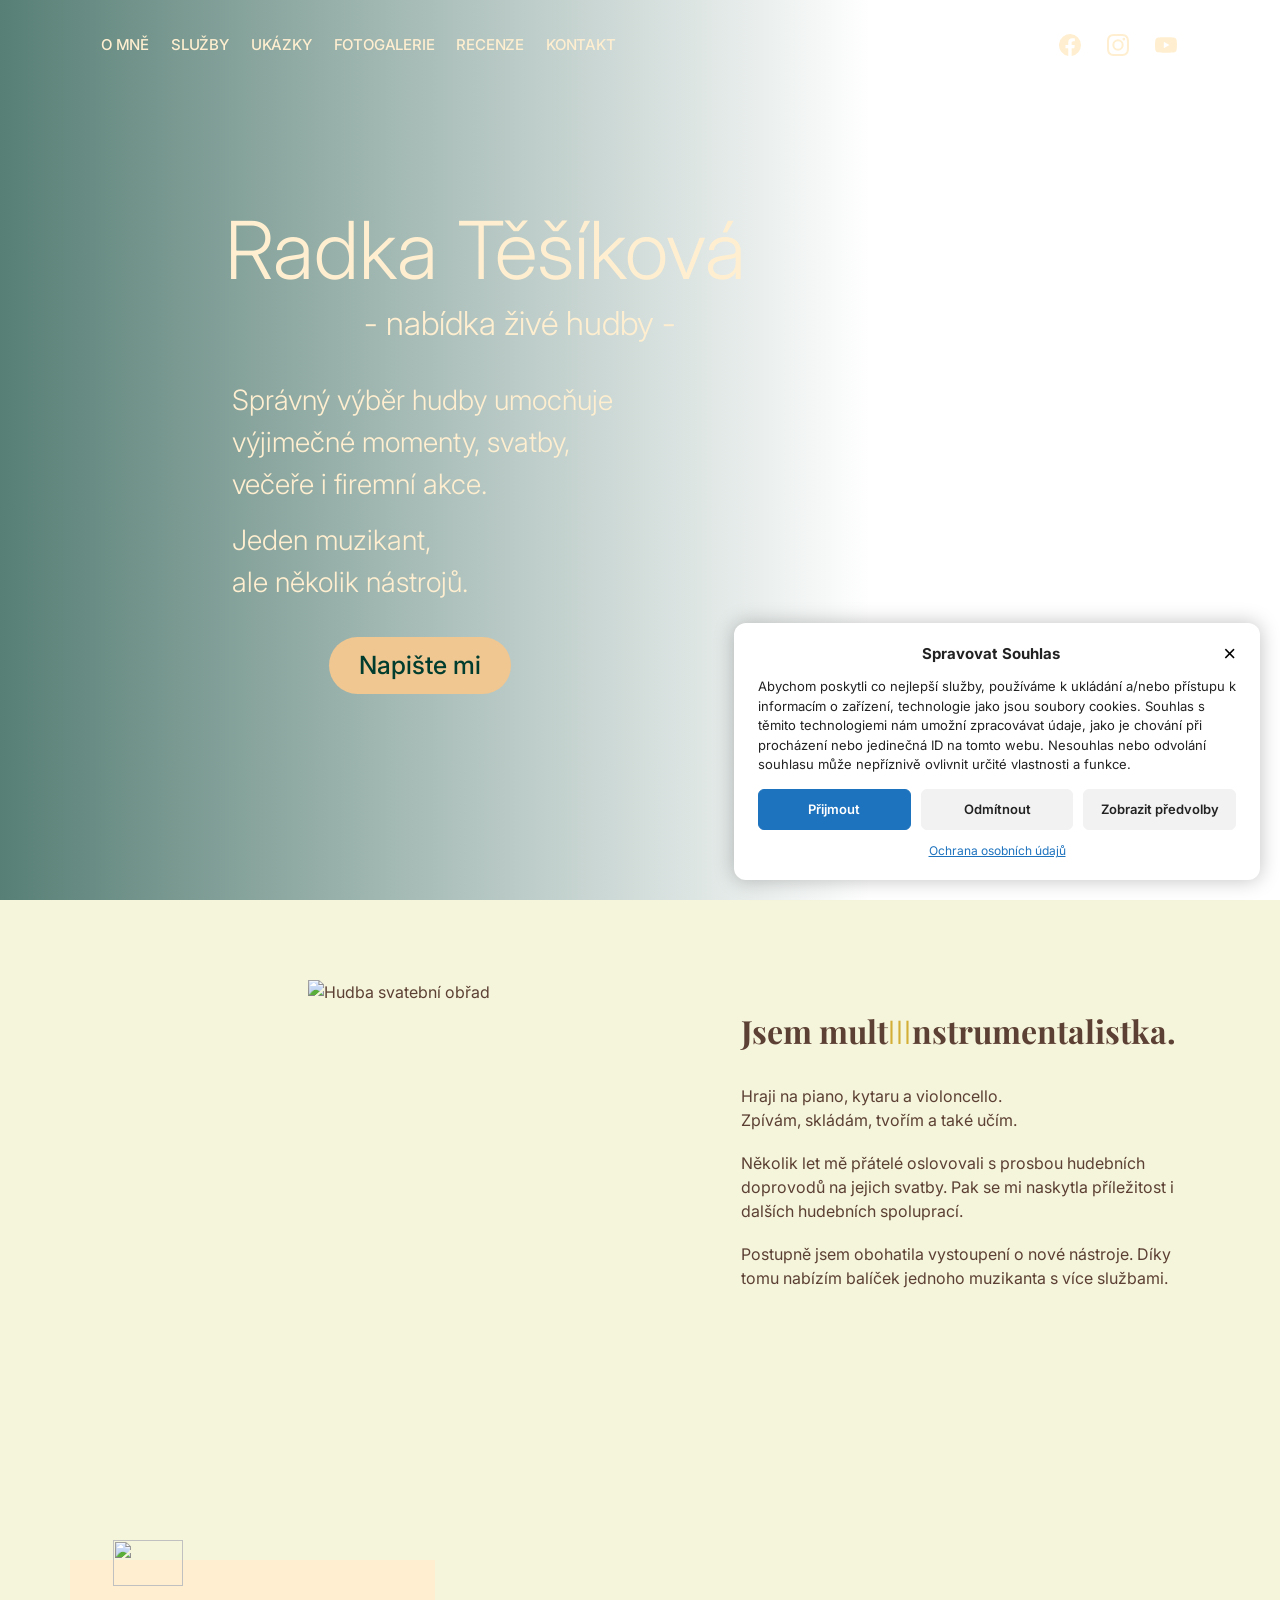
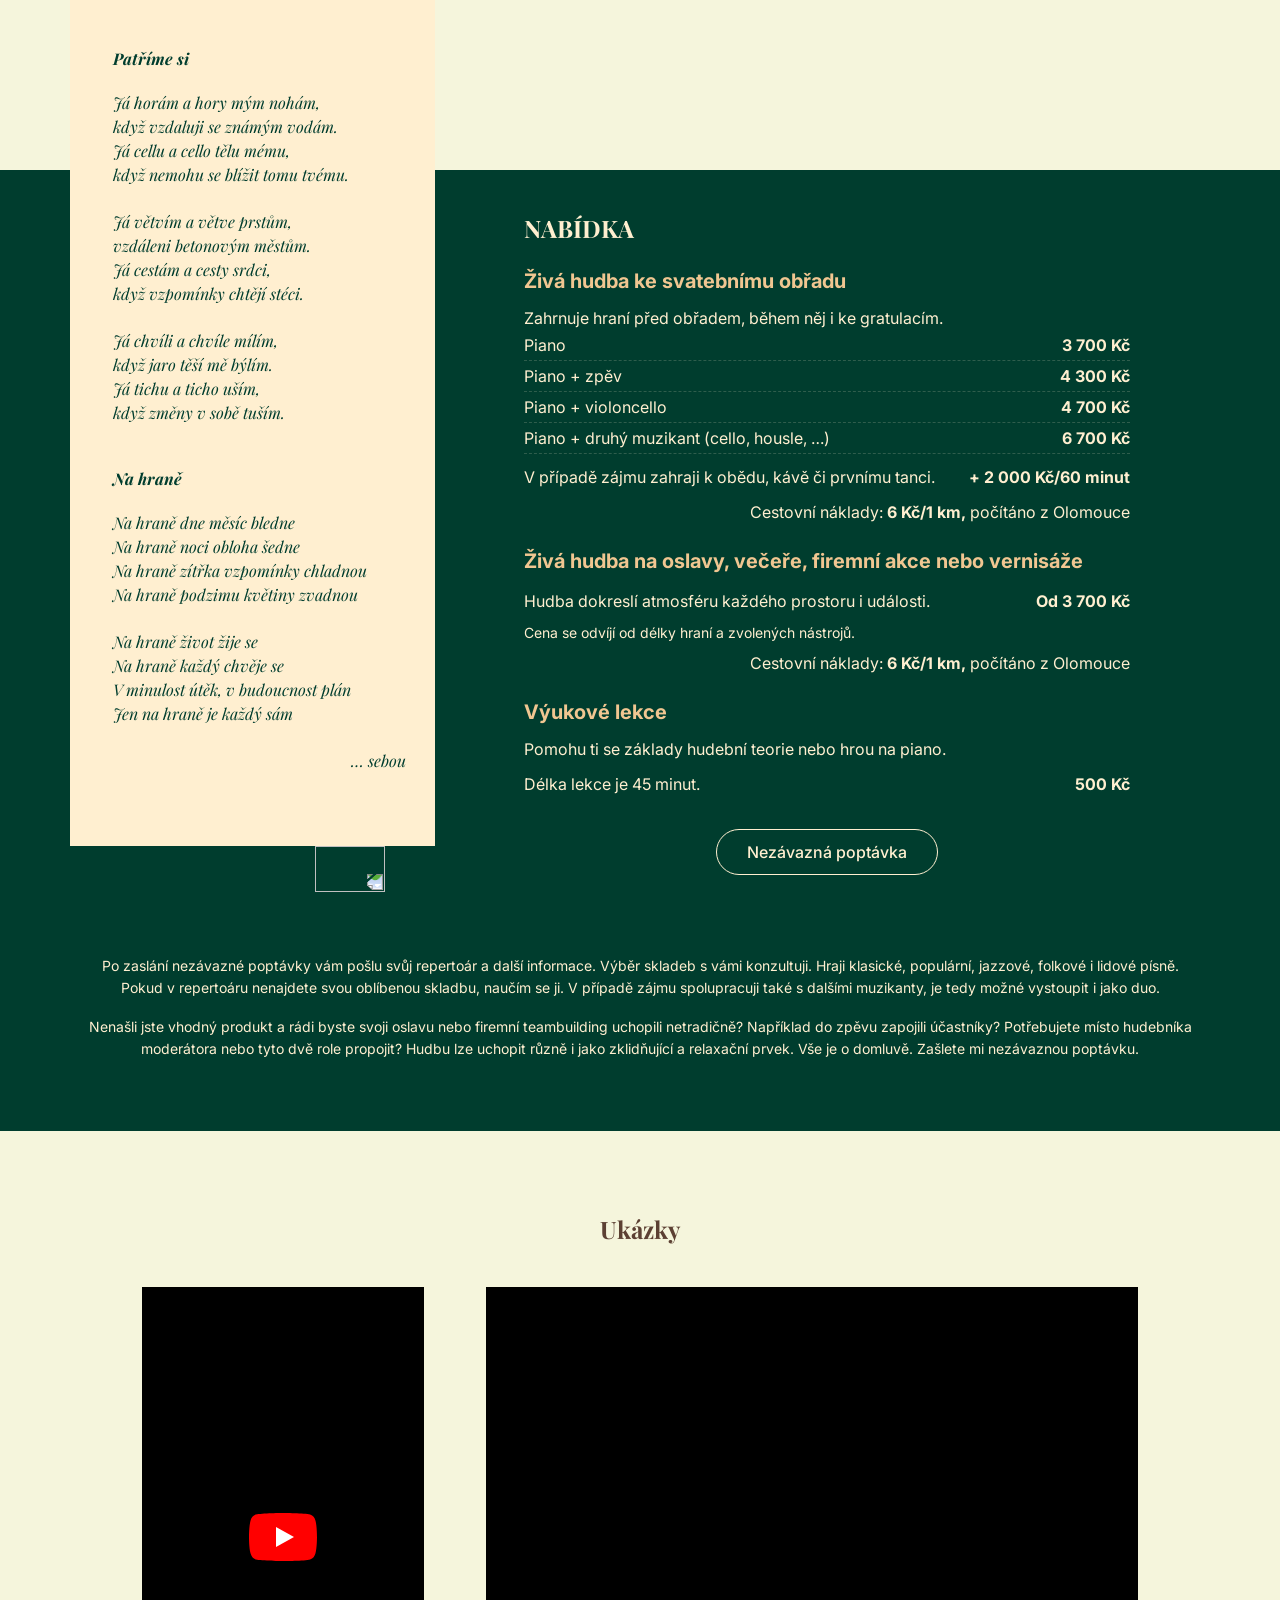
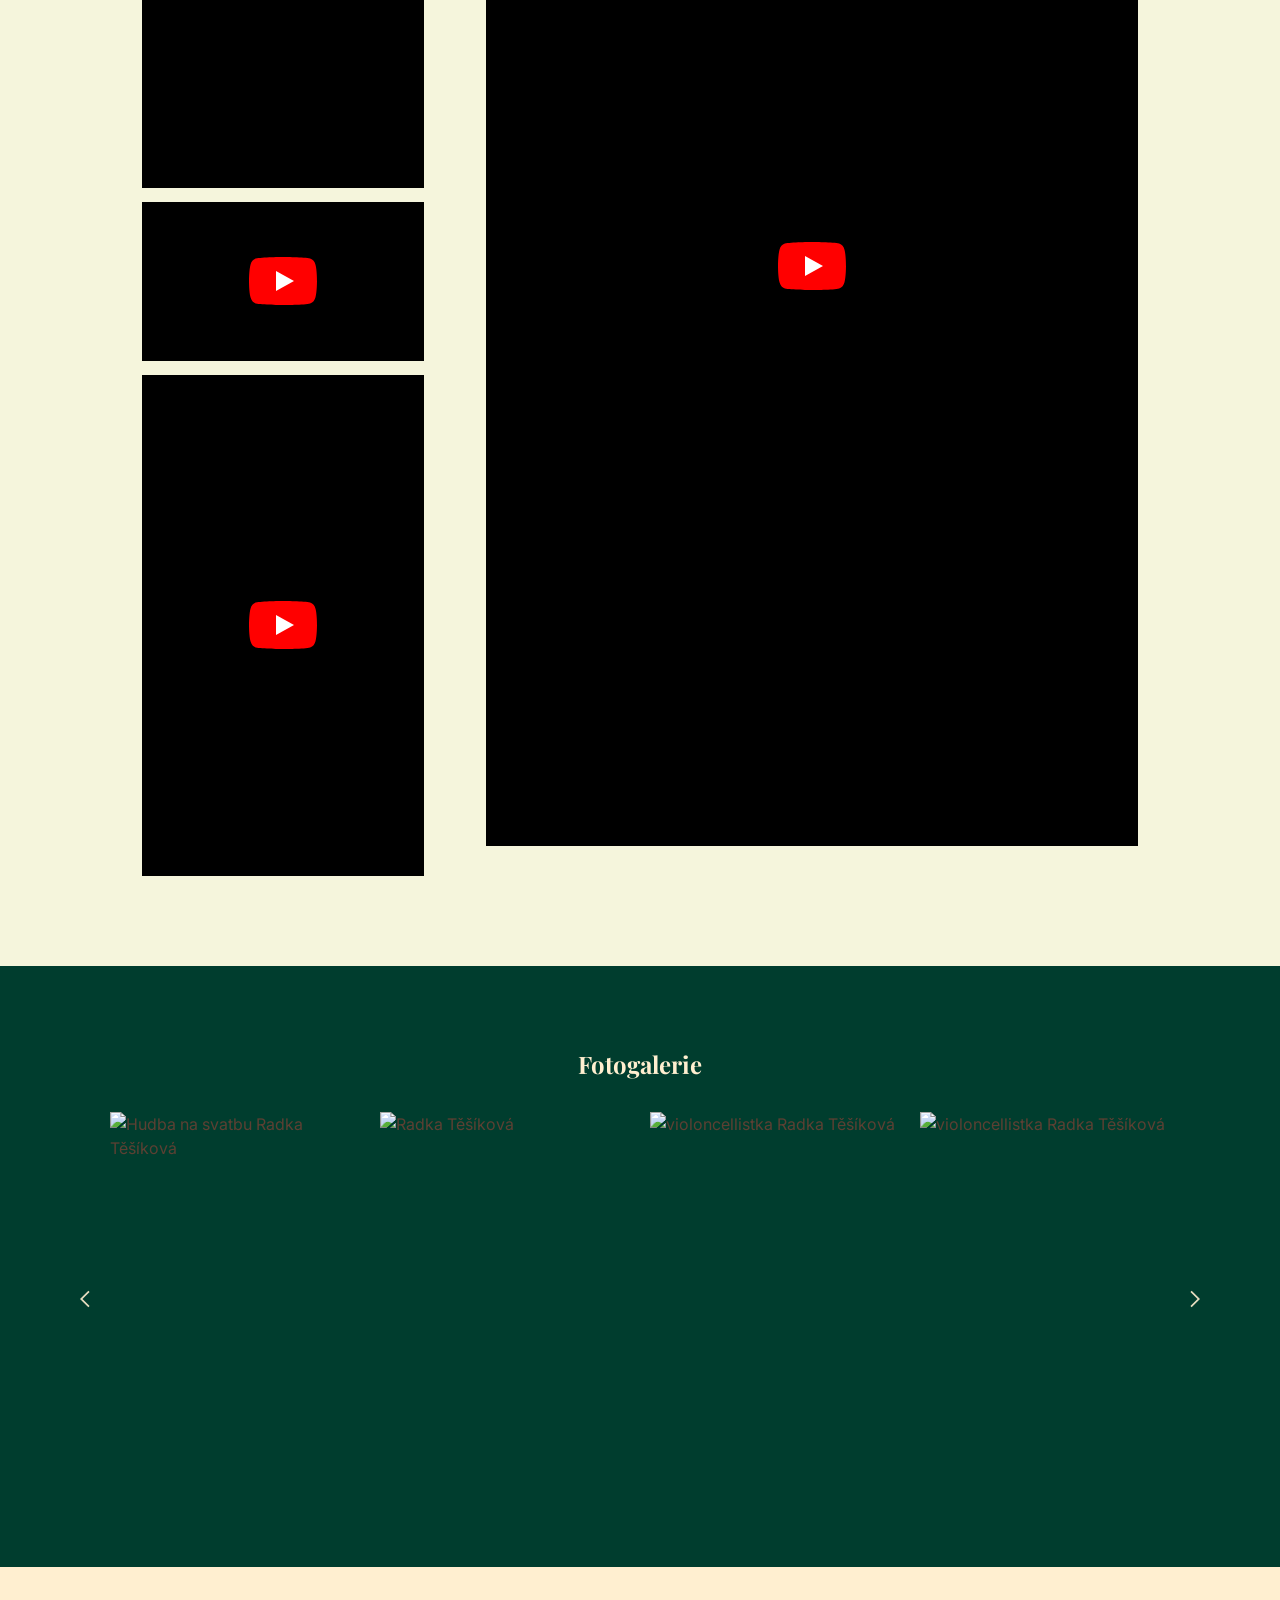
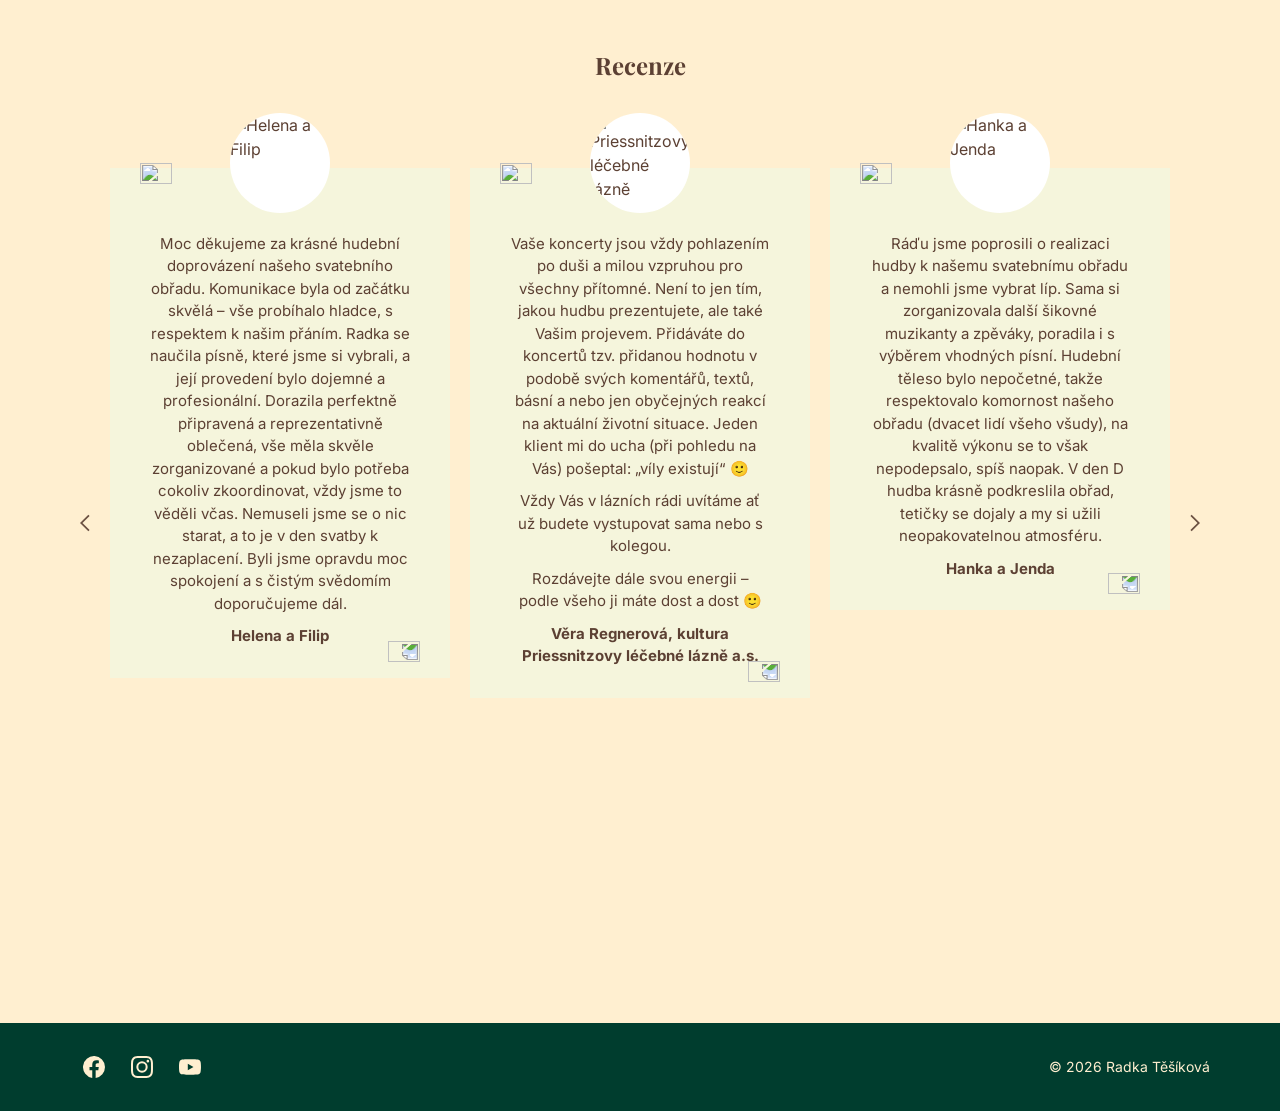
==== index.html @ 89e09bd2 "Add files via upload" ====
<!DOCTYPE html>
<html lang="cs">
<head>
<meta charset="UTF-8">
<meta name="viewport" content="width=device-width, initial-scale=1">
<title>Živá hudba | Piano &amp; violoncello</title>
<meta name="description" content="Hledáte hudebníka? Zahraji vám na piano, violoncello i kytaru. V sále, v lese nebo na louce. Jeden muzikant, ale velký výběr možností.">
<link rel="canonical" href="https://radkatesikova.cz/">
<meta property="og:locale" content="cs_CZ">
<meta property="og:type" content="website">
<meta property="og:site_name" content="Radka Těšíková">
<meta property="og:title" content="Živá hudba | Piano &amp; violoncello">
<meta property="og:description" content="Hledáte hudebníka? Zahraji vám na piano, violoncello i kytaru. V sále, v lese nebo na louce. Jeden muzikant, ale velký výběr možností.">
<meta property="og:url" content="https://radkatesikova.cz/">
<meta property="og:image" content="https://radkatesikova.cz/wp-content/uploads/2025/07/tesikova_5.webp">
<meta property="og:image:alt" content="klaviristka Radka Těšíková">
<meta name="twitter:card" content="summary_large_image">
<link rel="preconnect" href="https://fonts.googleapis.com">
<link rel="preconnect" href="https://fonts.gstatic.com" crossorigin>
<link href="https://fonts.googleapis.com/css2?family=Inter:wght@300;400;500;700&family=Playfair+Display:ital,wght@0,400;0,700;1,300;1,400;1,700&display=swap" rel="stylesheet">
<link rel="stylesheet" href="style.css">
</head>
<body>
<a class="skip-link" href="#content">Přeskočit na obsah</a>

<!-- ===== Hlavička ===== -->
<header class="site-header">
  <div class="header-inner">
    <button class="menu-toggle" aria-label="Menu" aria-expanded="false">
      <svg viewBox="0 0 24 24"><path d="M3 6h18v2H3zm0 5h18v2H3zm0 5h18v2H3z"/></svg>
    </button>
    <nav class="main-nav" aria-label="Hlavní menu">
      <ul>
        <li><a href="#about">O MNĚ</a></li>
        <li><a href="#services">SLUŽBY</a></li>
        <li><a href="#portfolio">UKÁZKY</a></li>
        <li><a href="#gallery">FOTOGALERIE</a></li>
        <li><a href="#reviews">RECENZE</a></li>
        <li><a href="kontakt.html">KONTAKT</a></li>
      </ul>
    </nav>
    <div class="social">
      <a href="https://www.facebook.com/radka.tesikova" target="_blank" rel="noopener" aria-label="Facebook"><svg viewBox="0 0 24 24"><path d="M24 12a12 12 0 1 0-13.9 11.9v-8.4H7.1V12h3V9.4c0-3 1.8-4.7 4.5-4.7 1.3 0 2.7.2 2.7.2v3h-1.5c-1.5 0-2 .9-2 1.9V12h3.4l-.5 3.5h-2.9v8.4A12 12 0 0 0 24 12z"/></svg></a>
      <a href="https://www.instagram.com/radus_tesikova/" target="_blank" rel="noopener" aria-label="Instagram"><svg viewBox="0 0 24 24"><path d="M12 2.2c3.2 0 3.6 0 4.8.1 3.3.1 4.8 1.7 4.9 4.9.1 1.3.1 1.6.1 4.8s0 3.6-.1 4.8c-.1 3.2-1.7 4.8-4.9 4.9-1.3.1-1.6.1-4.8.1s-3.6 0-4.8-.1c-3.3-.1-4.8-1.7-4.9-4.9C2.2 15.6 2.2 15.2 2.2 12s0-3.6.1-4.8C2.4 3.9 3.9 2.4 7.2 2.3 8.4 2.2 8.8 2.2 12 2.2zM12 0C8.7 0 8.3 0 7.1.1 2.7.3.3 2.7.1 7.1 0 8.3 0 8.7 0 12s0 3.7.1 4.9c.2 4.4 2.6 6.8 7 7 1.2.1 1.6.1 4.9.1s3.7 0 4.9-.1c4.4-.2 6.8-2.6 7-7 .1-1.2.1-1.6.1-4.9s0-3.7-.1-4.9c-.2-4.4-2.6-6.8-7-7C15.7 0 15.3 0 12 0zm0 5.8a6.2 6.2 0 1 0 0 12.4 6.2 6.2 0 0 0 0-12.4zM12 16a4 4 0 1 1 0-8 4 4 0 0 1 0 8zm6.4-11.8a1.4 1.4 0 1 0 0 2.9 1.4 1.4 0 0 0 0-2.9z"/></svg></a>
      <a href="https://www.youtube.com/@radkatesikova1398/featured" target="_blank" rel="noopener" aria-label="YouTube"><svg viewBox="0 0 24 24"><path d="M23.5 6.2a3 3 0 0 0-2.1-2.1C19.5 3.6 12 3.6 12 3.6s-7.5 0-9.4.5A3 3 0 0 0 .5 6.2C0 8.1 0 12 0 12s0 3.9.5 5.8a3 3 0 0 0 2.1 2.1c1.9.5 9.4.5 9.4.5s7.5 0 9.4-.5a3 3 0 0 0 2.1-2.1c.5-1.9.5-5.8.5-5.8s0-3.9-.5-5.8zM9.6 15.6V8.4l6.2 3.6-6.2 3.6z"/></svg></a>
    </div>
  </div>
</header>

<main id="content">

<!-- ===== Hero (desktop) ===== -->
<section class="hero" id="hero">
  <div class="hero-content">
    <div class="inner">
      <h1>Radka Těšíková</h1>
      <h2>- nabídka živé hudby -</h2>
      <p>Správný výběr hudby umocňuje<br>výjimečné momenty, svatby,<br>večeře i firemní akce.</p>
      <p>Jeden muzikant,<br>ale několik nástrojů.</p>
      <div class="btn-wrap"><a class="btn-hero" href="kontakt.html">Napište mi</a></div>
    </div>
  </div>
</section>

<!-- ===== Hero (mobil) ===== -->
<section class="hero-mobile">
  <h1>Radka Těšíková</h1>
  <h2>- nabídka živé hudby -</h2>
  <p>Správný výběr hudby umocňuje výjimečné momenty, svatby, večeře i firemní akce.</p>
  <p>Jeden muzikant, ale několik nástrojů.</p>
  <a class="btn-hero" href="kontakt.html">Napište mi</a>
  <img src="https://radkatesikova.cz/wp-content/uploads/2025/07/hero_mobil-1-1020x1024.webp" alt="violoncellistka Radka Těšíková" width="1020" height="1024">
</section>

<!-- ===== O mně ===== -->
<section class="about" id="about">
  <div class="about-grid">
    <div class="about-img reveal">
      <img src="https://radkatesikova.cz/wp-content/uploads/2025/07/radka_piano-683x1024.webp" alt="Hudba svatební obřad" width="683" height="1024" loading="lazy">
    </div>
    <div class="about-text reveal">
      <h2 class="about-title">Jsem mult<span class="iii">III</span>nstrumentalistka.</h2>
      <p>Hraji na piano, kytaru a violoncello.<br>Zpívám, skládám, tvořím a také učím.</p>
      <p>Několik let mě přátelé oslovovali s prosbou hudebních doprovodů na jejich svatby. Pak se mi naskytla příležitost i dalších hudebních spoluprací.</p>
      <p>Postupně jsem obohatila vystoupení o nové nástroje. Díky tomu nabízím balíček jednoho muzikanta s více službami.</p>
    </div>
  </div>
</section>

<!-- ===== Služby ===== -->
<section class="services" id="services">
  <div class="services-grid">
    <aside class="poems reveal">
      <img class="q q-top" src="https://radkatesikova.cz/wp-content/uploads/2025/07/uvozovky.png" alt="">
      <div class="poem">
        <h2>Patříme si</h2>
        <p>Já horám a hory mým nohám,<br>když vzdaluji se známým vodám.<br>Já cellu a cello tělu mému,<br>když nemohu se blížit tomu tvému.</p>
        <p>Já větvím a větve prstům,<br>vzdáleni betonovým městům.<br>Já cestám a cesty srdci,<br>když vzpomínky chtějí stéci.</p>
        <p>Já chvíli a chvíle mílím,<br>když jaro těší mě býlím.<br>Já tichu a ticho uším,<br>když změny v sobě tuším.</p>
      </div>
      <div class="poem">
        <h2>Na hraně</h2>
        <p>Na hraně dne měsíc bledne<br>Na hraně noci obloha šedne<br>Na hraně zítřka vzpomínky chladnou<br>Na hraně podzimu květiny zvadnou</p>
        <p>Na hraně život žije se<br>Na hraně každý chvěje se<br>V minulost útěk, v budoucnost plán<br>Jen na hraně je každý sám</p>
        <p class="end">… sebou</p>
      </div>
      <img class="q q-bottom" src="https://radkatesikova.cz/wp-content/uploads/2025/07/uvozovky.png" alt="">
    </aside>

    <div class="offer reveal">
      <h2>NABÍDKA</h2>

      <div class="offer-block">
        <h3>Živá hudba ke svatebnímu obřadu</h3>
        <p>Zahrnuje hraní před obřadem, během něj i ke gratulacím.</p>
        <div class="price-row"><span>Piano</span><b>3 700 Kč</b></div>
        <div class="price-row"><span>Piano + zpěv</span><b>4 300 Kč</b></div>
        <div class="price-row"><span>Piano + violoncello</span><b>4 700 Kč</b></div>
        <div class="price-row"><span>Piano + druhý muzikant (cello, housle, …)</span><b>6 700 Kč</b></div>
        <div class="price-row extra"><span>V případě zájmu zahraji k obědu, kávě či prvnímu tanci.</span><b>+ 2 000 Kč/60 minut</b></div>
        <p class="travel">Cestovní náklady: <b>6 Kč/1 km,</b> počítáno z Olomouce</p>
      </div>

      <div class="offer-block">
        <h3>Živá hudba na oslavy, večeře, firemní akce nebo vernisáže</h3>
        <div class="price-row extra" style="margin-top:0"><span>Hudba dokreslí atmosféru každého prostoru i události.</span><b>Od 3 700 Kč</b></div>
        <p style="font-size:14px;margin-top:6px">Cena se odvíjí od délky hraní a zvolených nástrojů.</p>
        <p class="travel">Cestovní náklady: <b>6 Kč/1 km,</b> počítáno z Olomouce</p>
      </div>

      <div class="offer-block">
        <h3>Výukové lekce</h3>
        <p>Pomohu ti se základy hudební teorie nebo hrou na piano.</p>
        <div class="price-row extra"><span>Délka lekce je 45 minut.</span><b>500 Kč</b></div>
      </div>

      <div class="btn-wrap"><a class="btn-outline" href="kontakt.html">Nezávazná poptávka</a></div>
    </div>
  </div>

  <div class="offer-notes reveal">
    <p>Po zaslání nezávazné poptávky vám pošlu svůj repertoár a další informace. Výběr skladeb s vámi konzultuji. Hraji klasické, populární, jazzové, folkové i lidové písně. Pokud v repertoáru nenajdete svou oblíbenou skladbu, naučím se ji. V případě zájmu spolupracuji také s dalšími muzikanty, je tedy možné vystoupit i jako duo.</p>
    <p>Nenašli jste vhodný produkt a rádi byste svoji oslavu nebo firemní teambuilding uchopili netradičně? Například do zpěvu zapojili účastníky? Potřebujete místo hudebníka moderátora nebo tyto dvě role propojit? Hudbu lze uchopit různě i jako zklidňující a relaxační prvek. Vše je o domluvě. Zašlete mi nezávaznou poptávku.</p>
  </div>
</section>

<!-- ===== Ukázky ===== -->
<section class="portfolio" id="portfolio">
  <h2 class="section-title">Ukázky</h2>
  <div class="videos">
    <div class="col">
      <div class="video vertical"><div class="yt-facade" data-id="-vtV96C2YGU" role="button" tabindex="0" aria-label="Přehrát video 1"></div></div>
      <div class="video horizontal"><div class="yt-facade" data-id="c_xP1MIo8Js" role="button" tabindex="0" aria-label="Přehrát video 2"></div></div>
      <div class="video vertical"><div class="yt-facade" data-id="UVdkNHq-_u8" role="button" tabindex="0" aria-label="Přehrát video 3"></div></div>
    </div>
    <div class="col">
      <div class="video vertical"><div class="yt-facade" data-id="mbnx2JHhrXM" role="button" tabindex="0" aria-label="Přehrát video 4"></div></div>
    </div>
  </div>
</section>

<!-- ===== Fotogalerie ===== -->
<section class="gallery" id="gallery">
  <h2 class="section-title">Fotogalerie</h2>
  <div class="carousel" data-desktop="4" data-tablet="3" data-mobile="1" data-autoplay="5000">
    <button class="carousel-btn prev" aria-label="Předchozí"><svg viewBox="0 0 24 24"><path d="M16 2 6 12l10 10 1.5-1.5L9 12l8.5-8.5z"/></svg></button>
    <div class="carousel-viewport">
      <div class="carousel-track">
        <div class="carousel-slide"><a href="https://radkatesikova.cz/wp-content/uploads/2025/07/tesikova_1.webp"><img src="https://radkatesikova.cz/wp-content/uploads/2025/07/tesikova_1-683x1024.webp" alt="Hudba na svatbu Radka Těšíková" loading="lazy"></a></div>
        <div class="carousel-slide"><a href="https://radkatesikova.cz/wp-content/uploads/2025/07/tesikova_2.webp"><img src="https://radkatesikova.cz/wp-content/uploads/2025/07/tesikova_2-683x1024.webp" alt="Radka Těšíková" loading="lazy"></a></div>
        <div class="carousel-slide"><a href="https://radkatesikova.cz/wp-content/uploads/2025/07/tesikova_3.webp"><img src="https://radkatesikova.cz/wp-content/uploads/2025/07/tesikova_3-683x1024.webp" alt="violoncellistka Radka Těšíková" loading="lazy"></a></div>
        <div class="carousel-slide"><a href="https://radkatesikova.cz/wp-content/uploads/2025/07/tesikova_4.webp"><img src="https://radkatesikova.cz/wp-content/uploads/2025/07/tesikova_4-683x1024.webp" alt="violoncellistka Radka Těšíková" loading="lazy"></a></div>
        <div class="carousel-slide"><a href="https://radkatesikova.cz/wp-content/uploads/2025/07/tesikova_5.webp"><img src="https://radkatesikova.cz/wp-content/uploads/2025/07/tesikova_5-683x1024.webp" alt="klaviristka Radka Těšíková" loading="lazy"></a></div>
      </div>
    </div>
    <button class="carousel-btn next" aria-label="Další"><svg viewBox="0 0 24 24"><path d="M8 2 6.5 3.5 15 12l-8.5 8.5L8 22l10-10z"/></svg></button>
  </div>
</section>

<!-- ===== Recenze ===== -->
<section class="reviews" id="reviews">
  <h2 class="section-title">Recenze</h2>
  <div class="carousel" data-desktop="3" data-tablet="2" data-mobile="1">
    <button class="carousel-btn prev" aria-label="Předchozí"><svg viewBox="0 0 24 24"><path d="M16 2 6 12l10 10 1.5-1.5L9 12l8.5-8.5z"/></svg></button>
    <div class="carousel-viewport">
      <div class="carousel-track">

        <div class="carousel-slide"><div class="review">
          <img class="avatar" src="https://radkatesikova.cz/wp-content/uploads/2025/07/recenze_1-1.webp" alt="Helena a Filip" loading="lazy">
          <div class="review-card">
            <img class="q q-top" src="https://radkatesikova.cz/wp-content/uploads/2025/07/uvozovky-hnede.png" alt="">
            <p>Moc děkujeme za krásné hudební doprovázení našeho svatebního obřadu. Komunikace byla od začátku skvělá – vše probíhalo hladce, s respektem k našim přáním. Radka se naučila písně, které jsme si vybrali, a její provedení bylo dojemné a profesionální. Dorazila perfektně připravená a reprezentativně oblečená, vše měla skvěle zorganizované a pokud bylo potřeba cokoliv zkoordinovat, vždy jsme to věděli včas. Nemuseli jsme se o nic starat, a to je v den svatby k nezaplacení. Byli jsme opravdu moc spokojení a s čistým svědomím doporučujeme dál.</p>
            <p class="name">Helena a Filip</p>
            <img class="q q-bottom" src="https://radkatesikova.cz/wp-content/uploads/2025/07/uvozovky-hnede.png" alt="">
          </div>
        </div></div>

        <div class="carousel-slide"><div class="review">
          <img class="avatar" src="https://radkatesikova.cz/wp-content/uploads/2025/08/logo_pll_1_oprva.webp" alt="Priessnitzovy léčebné lázně" loading="lazy">
          <div class="review-card">
            <img class="q q-top" src="https://radkatesikova.cz/wp-content/uploads/2025/07/uvozovky-hnede.png" alt="">
            <p>Vaše koncerty jsou vždy pohlazením po duši a milou vzpruhou pro všechny přítomné. Není to jen tím, jakou hudbu prezentujete, ale také Vašim projevem. Přidáváte do koncertů tzv. přidanou hodnotu v podobě svých komentářů, textů, básní a nebo jen obyčejných reakcí na aktuální životní situace. Jeden klient mi do ucha (při pohledu na Vás) pošeptal: „víly existují“ 🙂</p>
            <p>Vždy Vás v lázních rádi uvítáme ať už budete vystupovat sama nebo s kolegou.</p>
            <p>Rozdávejte dále svou energii – podle všeho ji máte dost a dost 🙂</p>
            <p class="name">Věra Regnerová, kultura<br>Priessnitzovy léčebné lázně a.s.</p>
            <img class="q q-bottom" src="https://radkatesikova.cz/wp-content/uploads/2025/07/uvozovky-hnede.png" alt="">
          </div>
        </div></div>

        <div class="carousel-slide"><div class="review">
          <img class="avatar" src="https://radkatesikova.cz/wp-content/uploads/2025/08/recenze_2_orez.webp" alt="Hanka a Jenda" loading="lazy">
          <div class="review-card">
            <img class="q q-top" src="https://radkatesikova.cz/wp-content/uploads/2025/07/uvozovky-hnede.png" alt="">
            <p>Ráďu jsme poprosili o realizaci hudby k našemu svatebnímu obřadu a nemohli jsme vybrat líp. Sama si zorganizovala další šikovné muzikanty a zpěváky, poradila i s výběrem vhodných písní. Hudební těleso bylo nepočetné, takže respektovalo komornost našeho obřadu (dvacet lidí všeho všudy), na kvalitě výkonu se to však nepodepsalo, spíš naopak. V den D hudba krásně podkreslila obřad, tetičky se dojaly a my si užili neopakovatelnou atmosféru.</p>
            <p class="name">Hanka a Jenda</p>
            <img class="q q-bottom" src="https://radkatesikova.cz/wp-content/uploads/2025/07/uvozovky-hnede.png" alt="">
          </div>
        </div></div>

        <div class="carousel-slide"><div class="review">
          <img class="avatar" src="https://radkatesikova.cz/wp-content/uploads/2025/08/termalni_lazne.webp" alt="Termální lázně logo" loading="lazy">
          <div class="review-card">
            <img class="q q-top" src="https://radkatesikova.cz/wp-content/uploads/2025/07/uvozovky-hnede.png" alt="">
            <p>Večer v Lázeňském hotelu Eliška v Lázních Velké Losiny, byl výjimečný nejen díky skvělému jídlu a příjemné atmosféře, ale i díky živé hudbě, která celému zážitku dodala elegantní a uklidňující rozměr.</p>
            <p>Pianistka Radka Těšíková předvedla vyvážený repertoár, který zahrnoval jak klasické skladby, tak moderní melodie v jemných úpravách. Hudba byla decentní, nerušila konverzaci u stolu, ale zároveň dokázala zaujmout každého, kdo si chtěl poslech vychutnat naplno.</p>
            <p>Interpretace byla citlivá a profesionální. Bylo znát, že hudebník má s vystupováním v takovém prostředí bohaté zkušenosti – dokázala se skvěle přizpůsobit náladě večera i hostům.</p>
            <p>Celkově hra na klavír výrazně přispěla k pohodové atmosféře a udělala z obyčejné večeře výjimečný kulturní zážitek. Takovéto spojení gastronomie a hudby rozhodně vítám a doporučuji všem, kdo si chtějí večer skutečně užít.</p>
            <p class="name">Tomáš Mikulec, provozní</p>
            <img class="q q-bottom" src="https://radkatesikova.cz/wp-content/uploads/2025/07/uvozovky-hnede.png" alt="">
          </div>
        </div></div>

        <div class="carousel-slide"><div class="review">
          <img class="avatar" src="https://radkatesikova.cz/wp-content/uploads/2025/08/dohnalovi-1.webp" alt="Dohnalovi" loading="lazy">
          <div class="review-card">
            <img class="q q-top" src="https://radkatesikova.cz/wp-content/uploads/2025/07/uvozovky-hnede.png" alt="">
            <p>Náš kouzelný obřad dokreslila živá hudba k naprosté dokonalosti. Velice děkujeme za příjemný a vstřícný přístup, perfektní komunikaci a dokonalé provedení. Ze srdce a s čistým přesvědčením doporučujeme!</p>
            <p class="name">Velké díky, Dohnalovi</p>
            <img class="q q-bottom" src="https://radkatesikova.cz/wp-content/uploads/2025/07/uvozovky-hnede.png" alt="">
          </div>
        </div></div>

      </div>
    </div>
    <button class="carousel-btn next" aria-label="Další"><svg viewBox="0 0 24 24"><path d="M8 2 6.5 3.5 15 12l-8.5 8.5L8 22l10-10z"/></svg></button>
  </div>
</section>

</main>

<!-- ===== Patička ===== -->
<footer class="site-footer">
  <div class="footer-inner">
    <div class="social">
      <a href="https://www.facebook.com/radka.tesikova" target="_blank" rel="noopener" aria-label="Facebook"><svg viewBox="0 0 24 24"><path d="M24 12a12 12 0 1 0-13.9 11.9v-8.4H7.1V12h3V9.4c0-3 1.8-4.7 4.5-4.7 1.3 0 2.7.2 2.7.2v3h-1.5c-1.5 0-2 .9-2 1.9V12h3.4l-.5 3.5h-2.9v8.4A12 12 0 0 0 24 12z"/></svg></a>
      <a href="https://www.instagram.com/radus_tesikova/" target="_blank" rel="noopener" aria-label="Instagram"><svg viewBox="0 0 24 24"><path d="M12 2.2c3.2 0 3.6 0 4.8.1 3.3.1 4.8 1.7 4.9 4.9.1 1.3.1 1.6.1 4.8s0 3.6-.1 4.8c-.1 3.2-1.7 4.8-4.9 4.9-1.3.1-1.6.1-4.8.1s-3.6 0-4.8-.1c-3.3-.1-4.8-1.7-4.9-4.9C2.2 15.6 2.2 15.2 2.2 12s0-3.6.1-4.8C2.4 3.9 3.9 2.4 7.2 2.3 8.4 2.2 8.8 2.2 12 2.2zM12 0C8.7 0 8.3 0 7.1.1 2.7.3.3 2.7.1 7.1 0 8.3 0 8.7 0 12s0 3.7.1 4.9c.2 4.4 2.6 6.8 7 7 1.2.1 1.6.1 4.9.1s3.7 0 4.9-.1c4.4-.2 6.8-2.6 7-7 .1-1.2.1-1.6.1-4.9s0-3.7-.1-4.9c-.2-4.4-2.6-6.8-7-7C15.7 0 15.3 0 12 0zm0 5.8a6.2 6.2 0 1 0 0 12.4 6.2 6.2 0 0 0 0-12.4zM12 16a4 4 0 1 1 0-8 4 4 0 0 1 0 8zm6.4-11.8a1.4 1.4 0 1 0 0 2.9 1.4 1.4 0 0 0 0-2.9z"/></svg></a>
      <a href="https://www.youtube.com/@radkatesikova1398/featured" target="_blank" rel="noopener" aria-label="YouTube"><svg viewBox="0 0 24 24"><path d="M23.5 6.2a3 3 0 0 0-2.1-2.1C19.5 3.6 12 3.6 12 3.6s-7.5 0-9.4.5A3 3 0 0 0 .5 6.2C0 8.1 0 12 0 12s0 3.9.5 5.8a3 3 0 0 0 2.1 2.1c1.9.5 9.4.5 9.4.5s7.5 0 9.4-.5a3 3 0 0 0 2.1-2.1c.5-1.9.5-5.8.5-5.8s0-3.9-.5-5.8zM9.6 15.6V8.4l6.2 3.6-6.2 3.6z"/></svg></a>
    </div>
    <div class="copy">© <span id="year">2026</span> Radka Těšíková</div>
  </div>
</footer>

<!-- Lightbox -->
<div class="lightbox" role="dialog" aria-modal="true" aria-label="Fotogalerie">
  <span class="lb-count"></span>
  <button class="lb-close" aria-label="Zavřít">&times;</button>
  <button class="lb-prev" aria-label="Předchozí">&#8249;</button>
  <img src="" alt="">
  <button class="lb-next" aria-label="Další">&#8250;</button>
</div>

<!-- Cookie lišta -->
<div class="cookie-banner" role="dialog" aria-label="Spravovat souhlas">
  <div class="cb-head"><strong>Spravovat Souhlas</strong><button class="cb-x" aria-label="Zavřít">&times;</button></div>
  <p>Abychom poskytli co nejlepší služby, používáme k ukládání a/nebo přístupu k informacím o zařízení, technologie jako jsou soubory cookies. Souhlas s těmito technologiemi nám umožní zpracovávat údaje, jako je chování při procházení nebo jedinečná ID na tomto webu. Nesouhlas nebo odvolání souhlasu může nepříznivě ovlivnit určité vlastnosti a funkce.</p>
  <div class="cb-prefs">
    <label>Funkční <span class="always">Vždy aktivní</span></label>
    <label>Předvolby <input type="checkbox" data-cat="preferences"></label>
    <label>Statistiky <input type="checkbox" data-cat="statistics"></label>
    <label>Marketing <input type="checkbox" data-cat="marketing"></label>
  </div>
  <div class="cb-buttons">
    <button class="cb-accept">Přijmout</button>
    <button class="cb-deny">Odmítnout</button>
    <button class="cb-show-prefs">Zobrazit předvolby</button>
    <button class="cb-save" hidden>Uložit předvolby</button>
  </div>
  <div class="cb-links"><a href="https://radkatesikova.cz/ochrana-osobnich-udaju/" target="_blank" rel="noopener">Ochrana osobních údajů</a></div>
</div>
<button class="cookie-manage">Spravovat souhlas</button>

<button class="scroll-top" aria-label="Přejít nahoru"><svg viewBox="0 0 24 24"><path d="M12 6 3 15l1.5 1.5L12 9l7.5 7.5L21 15z"/></svg></button>

<script>document.getElementById("year").textContent = new Date().getFullYear();</script>
<script src="script.js"></script>
</body>
</html>
---- style.css ----
/* ===== Radka Těšíková – kopie webu ===== */
:root{
  --primary:#003D2E;      /* tmavě zelená */
  --secondary:#F5F5DC;    /* béžová */
  --text:#FFEFD0;         /* krémová */
  --accent:#5C4033;       /* hnědá */
  --gold:#D4AF37;
  --peach:#F0C691;        /* nadpisy služeb, tlačítko */
  --inter:"Inter",sans-serif;
  --playfair:"Playfair Display",serif;
  --container:1140px;
}
*{box-sizing:border-box;margin:0;padding:0}
html{scroll-behavior:smooth}
body{font-family:var(--inter);font-size:16px;line-height:1.5;color:var(--accent);background:#fff;-webkit-font-smoothing:antialiased}
img{max-width:100%;display:block}
a{color:inherit;text-decoration:none}
.container{max-width:var(--container);margin:0 auto;padding:0 10px}
.skip-link{position:absolute;left:-9999px;top:0;background:#fff;color:#000;padding:8px 14px;z-index:999}
.skip-link:focus{left:10px}

/* ===== Header ===== */
.site-header{position:absolute;top:0;left:0;right:0;z-index:50;padding:10px}
.site-header.solid{position:relative;background:var(--primary)}
.header-inner{max-width:1100px;margin:0 auto;display:flex;align-items:center;justify-content:space-between;min-height:70px}
.main-nav ul{list-style:none;display:flex;gap:0}
.main-nav a{display:block;padding:6px 11px;font-size:15px;font-weight:500;letter-spacing:-.2px;color:var(--text);position:relative;transition:color .25s}
.main-nav a::after{content:"";position:absolute;left:11px;right:11px;bottom:2px;height:2px;background:var(--peach);transform:scaleX(0);transition:transform .3s}
.main-nav a:hover{color:var(--peach)}
.main-nav a:hover::after{transform:scaleX(1)}
.social{display:flex;gap:0}
.social a{width:48px;height:48px;display:grid;place-items:center;border-radius:55px;color:var(--text);transition:transform .25s,color .25s}
.social a:hover{transform:translateY(-3px);color:var(--peach)}
.social svg{width:22px;height:22px;fill:currentColor}
.menu-toggle{display:none;background:none;border:0;cursor:pointer;padding:10px;color:var(--text)}
.menu-toggle svg{width:28px;height:28px;fill:currentColor}

/* ===== Hero ===== */
.hero{position:relative;min-height:100vh;display:flex;align-items:center;background:url("https://radkatesikova.cz/wp-content/uploads/2025/07/hero_image_optimized.webp") center/cover no-repeat;padding:10px}
.hero::before{content:"";position:absolute;inset:0;background:linear-gradient(270deg,rgba(255,0,0,0) 32%,rgba(0,61,46,.97) 100%);opacity:.68}
.hero-content{position:relative;z-index:1;width:100%;max-width:1100px;margin:0 auto;padding-left:135px}
.hero-content .inner{max-width:590px}
.hero h1{font-size:80px;font-weight:300;line-height:1.1;color:var(--text)}
.hero h2{font-size:33px;font-weight:300;line-height:1.5;color:var(--text);text-align:center;margin-top:5px}
.hero p{font-size:28px;font-weight:300;line-height:1.5;color:var(--text);margin-top:30px;padding-left:7px}
.hero p+p{margin-top:14px}
.hero .btn-wrap{text-align:center;margin-top:34px;padding-right:200px}
.btn-hero{display:inline-block;background:var(--peach);color:var(--primary);font-size:25px;font-weight:500;padding:10px 30px;border-radius:45px;transition:background .3s,transform .3s}
.btn-hero:hover{background:var(--text);transform:translateY(-2px)}
.hero-mobile{display:none}

/* ===== O mně ===== */
.about{background:var(--secondary);padding:70px 20px 280px}
.about-grid{max-width:var(--container);margin:0 auto;display:grid;grid-template-columns:228px 353px 80px 1fr;align-items:start}
.about-img{grid-column:2;padding:10px}
.about-img img{width:333px;height:500px;object-fit:cover}
.about-text{grid-column:4;padding:10px;padding-top:40px}
.about-title{font-family:var(--playfair);font-size:32px;font-weight:700;color:var(--accent);line-height:1.3;margin-bottom:30px}
.about-title .iii{font-family:var(--inter);font-weight:300;letter-spacing:1px;color:var(--gold)}
.about-text p{font-size:16px;color:var(--accent);margin-bottom:19px}

/* ===== Služby ===== */
.services{background:var(--primary);padding:0 20px 70px;color:var(--text)}
.services-grid{max-width:var(--container);margin:0 auto;display:grid;grid-template-columns:365px 79px 1fr 70px;align-items:start}
.poems{position:relative;background:var(--text);color:var(--primary);padding:87px 29px 50px 43px;margin-top:-210px;font-family:var(--playfair);font-style:italic}
.poems .q{position:absolute;width:70px;height:46px}
.poems .q-top{top:-20px;left:43px}
.poems .q-bottom{bottom:-46px;right:50px;transform:rotate(180deg)}
.poems h2{font-size:16px;font-weight:700;margin-bottom:20px}
.poems p{font-size:16px;font-weight:300;line-height:1.5;margin-bottom:23px}
.poems h2+p{margin-top:0}
.poems .poem+.poem{margin-top:42px}
.poems .end{text-align:right;font-weight:400}
.offer{grid-column:3;padding:10px;padding-top:40px}
.offer h2{font-family:var(--playfair);font-size:24px;font-weight:700;color:var(--text);margin-bottom:20px}
.offer h3{font-size:20px;font-weight:700;color:var(--peach);margin:0 0 10px}
.offer-block{margin-bottom:22px}
.offer p{font-size:16px}
.price-row{display:flex;justify-content:space-between;gap:20px;padding:3px 0;border-bottom:1px dashed rgba(255,239,208,.18)}
.price-row b{white-space:nowrap}
.price-row.extra{border:0;margin-top:8px}
.travel{font-size:14px;text-align:right;margin-top:8px}
.btn-outline{display:inline-block;border:1px solid var(--text);color:var(--text);background:var(--primary);padding:10px 30px;border-radius:45px;font-weight:500;transition:background .3s,color .3s}
.btn-outline:hover{background:var(--text);color:var(--primary)}
.offer .btn-wrap{text-align:center;margin:30px 0 40px}
.offer-notes{max-width:var(--container);margin:30px auto 0;padding:0 10px;font-size:14px;line-height:1.6;text-align:center;color:var(--text)}
.offer-notes p+p{margin-top:16px}

/* ===== Ukázky ===== */
.portfolio{background:var(--secondary);padding:70px 20px 80px}
.section-title{font-family:var(--playfair);font-size:24px;font-weight:700;text-align:center;padding:10px;margin-bottom:20px}
.portfolio .section-title{color:var(--accent)}
.videos{max-width:var(--container);margin:0 auto;display:grid;grid-template-columns:302px 672px;justify-content:center;gap:42px;align-items:start}
.videos .col{display:flex;flex-direction:column;gap:14px;padding:10px}
.video{position:relative;width:100%;background:#000;overflow:hidden}
.video.vertical{aspect-ratio:9/16}
.video.horizontal{aspect-ratio:16/9}
.video iframe,.video .yt-facade{position:absolute;inset:0;width:100%;height:100%;border:0}
.yt-facade{cursor:pointer;background-size:cover;background-position:center;display:grid;place-items:center}
.yt-facade::after{content:"";width:68px;height:48px;background:url("data:image/svg+xml,%3Csvg xmlns='http://www.w3.org/2000/svg' viewBox='0 0 68 48'%3E%3Cpath d='M66.5 7.7c-.8-2.9-2.5-5.4-5.4-6.2C55.8.1 34 0 34 0S12.2.1 6.9 1.6C4 2.4 2.3 4.8 1.5 7.7 0 13 0 24 0 24s0 11 1.5 16.3c.8 2.9 2.5 5.4 5.4 6.2C12.2 47.9 34 48 34 48s21.8-.1 27.1-1.6c2.9-.8 4.6-3.2 5.4-6.2C68 35 68 24 68 24s0-11-1.5-16.3z' fill='%23f00'/%3E%3Cpath d='M45 24 27 14v20' fill='%23fff'/%3E%3C/svg%3E") center/contain no-repeat;transition:transform .2s}
.yt-facade:hover::after{transform:scale(1.1)}

/* ===== Fotogalerie ===== */
.gallery{background:var(--primary);padding:70px 20px 80px}
.gallery .section-title{color:var(--text)}
.carousel{position:relative;max-width:var(--container);margin:0 auto}
.carousel-viewport{overflow:hidden;margin:0 30px}
.carousel-track{display:flex;transition:transform .5s ease}
.carousel-slide{flex:0 0 auto}
.gallery .carousel-slide{padding:0 10px}
.gallery .carousel-slide a{display:block;cursor:zoom-in}
.gallery .carousel-slide img{width:100%;aspect-ratio:683/1024;object-fit:cover}
.carousel-btn{position:absolute;top:50%;transform:translateY(-50%);background:none;border:0;cursor:pointer;width:30px;height:40px;display:grid;place-items:center;z-index:2;opacity:.9}
.carousel-btn:hover{opacity:1}
.carousel-btn svg{width:20px;height:20px;fill:currentColor}
.carousel-btn.prev{left:0}.carousel-btn.next{right:0}
.gallery .carousel-btn{color:var(--text)}
.reviews .carousel-btn{color:var(--accent)}

/* Lightbox */
.lightbox{position:fixed;inset:0;background:rgba(0,0,0,.92);z-index:200;display:none;align-items:center;justify-content:center}
.lightbox.open{display:flex}
.lightbox img{max-width:90vw;max-height:88vh;object-fit:contain}
.lightbox button{position:absolute;background:none;border:0;color:#fff;cursor:pointer;font-size:38px;line-height:1;padding:14px;opacity:.8}
.lightbox button:hover{opacity:1}
.lb-close{top:10px;right:14px}
.lb-prev{left:10px;top:50%;transform:translateY(-50%)}
.lb-next{right:10px;top:50%;transform:translateY(-50%)}
.lb-count{position:absolute;top:22px;left:24px;color:#fff;font-size:14px;opacity:.8}

/* ===== Recenze ===== */
.reviews{background:var(--text);padding:70px 20px 90px}
.reviews .section-title{color:var(--accent)}
.reviews .carousel-slide{padding:0 10px;align-self:flex-start}
.review{position:relative;padding-top:55px}
.review .avatar{position:absolute;top:0;left:50%;transform:translateX(-50%);width:100px;height:100px;border-radius:50%;object-fit:cover;z-index:1;background:#fff}
.review-card{position:relative;background:var(--secondary);padding:30px;padding-top:65px;text-align:center;color:var(--accent)}
.review-card .q{position:absolute;width:32px;height:21px}
.review-card .q-top{top:-5px;left:30px}
.review-card .q-bottom{bottom:16px;right:30px;transform:rotate(180deg)}
.review-card p{font-size:15px;line-height:1.5;padding:0 10px}
.review-card p+p{margin-top:10px}
.review-card .name{font-weight:700;margin-top:10px}
.reviews .carousel-track{align-items:flex-start}

/* ===== Footer ===== */
.site-footer{background:var(--primary);color:var(--text);padding:0 25px}
.footer-inner{max-width:var(--container);margin:0 auto;min-height:88px;display:flex;align-items:center;justify-content:space-between;gap:20px}
.site-footer .copy{font-size:14px}

/* ===== Kontakt ===== */
.contact-page{background:var(--secondary);padding:80px 20px 100px;min-height:calc(100vh - 178px)}
.contact-page h1{font-family:var(--playfair);font-size:32px;font-weight:700;color:var(--accent);text-align:center;margin-bottom:40px}
.contact-form{max-width:640px;margin:0 auto;display:grid;gap:18px}
.contact-form label{display:block;font-size:15px;font-weight:500;color:var(--accent);margin-bottom:6px}
.contact-form input[type=text],.contact-form input[type=email],.contact-form input[type=tel],.contact-form textarea{width:100%;font:inherit;color:var(--accent);background:#fff;border:1px solid rgba(92,64,51,.35);border-radius:6px;padding:12px 14px;transition:border-color .2s,box-shadow .2s}
.contact-form input:focus,.contact-form textarea:focus{outline:none;border-color:var(--primary);box-shadow:0 0 0 3px rgba(0,61,46,.15)}
.contact-form textarea{min-height:160px;resize:vertical}
.contact-form .check{display:flex;gap:10px;align-items:flex-start;font-size:14px;color:var(--accent)}
.contact-form .check input{margin-top:3px;accent-color:var(--primary)}
.contact-form .check a{text-decoration:underline}
.contact-form .error{border-color:#b3261e!important}
.contact-form .err-msg{color:#b3261e;font-size:13px;margin-top:4px}
.btn-submit{justify-self:start;background:var(--primary);color:var(--text);border:0;font:inherit;font-weight:500;font-size:17px;padding:12px 40px;border-radius:45px;cursor:pointer;transition:background .3s}
.btn-submit:hover{background:var(--accent)}
.form-msg{padding:14px;border-radius:6px;font-size:15px;display:none}
.form-msg.ok{display:block;background:#e4efe9;color:var(--primary)}
.form-msg.bad{display:block;background:#f9e3e1;color:#8a1c14}

/* ===== Cookie lišta ===== */
.cookie-banner{position:fixed;right:20px;bottom:20px;width:526px;max-width:calc(100% - 40px);background:#fff;color:#222;border-radius:12px;box-shadow:0 0 20px rgba(0,0,0,.25);padding:20px 24px;z-index:150;font-size:13px;line-height:1.5;display:none}
.cookie-banner.show{display:block}
.cookie-banner .cb-head{display:flex;justify-content:space-between;align-items:center;margin-bottom:12px}
.cookie-banner .cb-head strong{font-size:15px;flex:1;text-align:center}
.cookie-banner .cb-x{background:none;border:0;font-size:22px;cursor:pointer;line-height:1}
.cb-prefs{display:none;margin:12px 0}
.cb-prefs.open{display:block}
.cb-prefs label{display:flex;justify-content:space-between;align-items:center;padding:9px 12px;background:#f2f2f2;border-radius:6px;margin-bottom:6px;font-weight:600}
.cb-prefs .always{font-weight:400;color:#1b7a3e;font-size:12px}
.cb-buttons{display:flex;gap:10px;margin-top:14px}
.cb-buttons button{flex:1;padding:10px;border-radius:6px;font:inherit;font-weight:600;cursor:pointer;border:1px solid #f2f2f2;background:#f2f2f2;color:#222}
.cb-buttons .cb-accept{background:#1e73be;border-color:#1e73be;color:#fff}
.cb-links{text-align:center;margin-top:12px;font-size:12px}
.cb-links a{text-decoration:underline;color:#1e73be;margin:0 6px}
.cookie-manage{position:fixed;right:40px;bottom:0;background:#fff;color:#222;font-size:13px;padding:7px 14px;border-radius:6px 6px 0 0;box-shadow:0 0 10px rgba(0,0,0,.2);border:0;cursor:pointer;z-index:140;display:none}
.cookie-manage.show{display:block}

/* Scroll top */
.scroll-top{position:fixed;right:20px;bottom:60px;width:44px;height:44px;border-radius:50%;background:var(--peach);color:var(--primary);border:0;cursor:pointer;display:grid;place-items:center;opacity:0;visibility:hidden;transition:opacity .3s,visibility .3s;z-index:120}
.scroll-top.show{opacity:1;visibility:visible}
.scroll-top svg{width:18px;height:18px;fill:currentColor}

/* Animace při scrollu */
.reveal{opacity:0;transform:translateY(30px);transition:opacity .9s ease,transform .9s ease}
.reveal.in{opacity:1;transform:none}

/* ===== Tablet ===== */
@media (max-width:1024px){
  .hero-content{padding-left:40px}
  .hero h1{font-size:64px}
  .about-grid{grid-template-columns:1fr 1fr;gap:30px}
  .about-img{grid-column:1;justify-self:end}
  .about-text{grid-column:2}
  .about{padding-bottom:70px}
  .services{padding-top:70px}
  .services-grid{grid-template-columns:1fr;max-width:700px}
  .poems{margin-top:0}
  .offer{grid-column:1;padding-top:70px}
  .videos{grid-template-columns:1fr 2fr}
}

/* ===== Mobil ===== */
@media (max-width:767px){
  .site-header{padding:5px 10px}
  .menu-toggle{display:block}
  .main-nav{position:absolute;top:100%;left:0;right:0;background:var(--primary);max-height:0;overflow:hidden;transition:max-height .35s}
  .main-nav.open{max-height:400px}
  .main-nav ul{flex-direction:column;padding:10px 0}
  .main-nav a{padding:12px 20px;text-align:center}
  .main-nav a::after{display:none}
  .hero{display:none}
  .hero-mobile{display:block;background:var(--primary);color:var(--text);text-align:center;padding:110px 20px 40px;position:relative}
  .hero-mobile h1{font-size:44px;font-weight:300;line-height:1.1}
  .hero-mobile h2{font-size:24px;font-weight:300;margin:6px 0 24px}
  .hero-mobile p{font-size:20px;font-weight:300;line-height:1.5}
  .hero-mobile p+p{margin-top:14px}
  .hero-mobile .btn-hero{font-size:20px;margin:28px 0 30px}
  .hero-mobile img{margin:0 auto;width:100%;max-width:500px}
  .about{padding:50px 15px}
  .about-grid{grid-template-columns:1fr}
  .about-img,.about-text{grid-column:1;justify-self:center;text-align:center}
  .about-img img{width:100%;height:auto;aspect-ratio:2/3}
  .about-text{padding-top:20px}
  .services{padding:60px 15px}
  .poems{padding:70px 25px 50px}
  .offer{text-align:center}
  .price-row{flex-direction:column;align-items:center;gap:0;border:0}
  .travel{text-align:center}
  .videos{grid-template-columns:1fr;max-width:400px;gap:14px}
  .videos .col{padding:0}
  .carousel-viewport{margin:0 26px}
  .footer-inner{flex-direction:column;justify-content:center;padding:20px 0}
  .hero h1{font-size:44px}
}
@media (prefers-reduced-motion:reduce){*{transition:none!important;scroll-behavior:auto!important}.reveal{opacity:1;transform:none}}
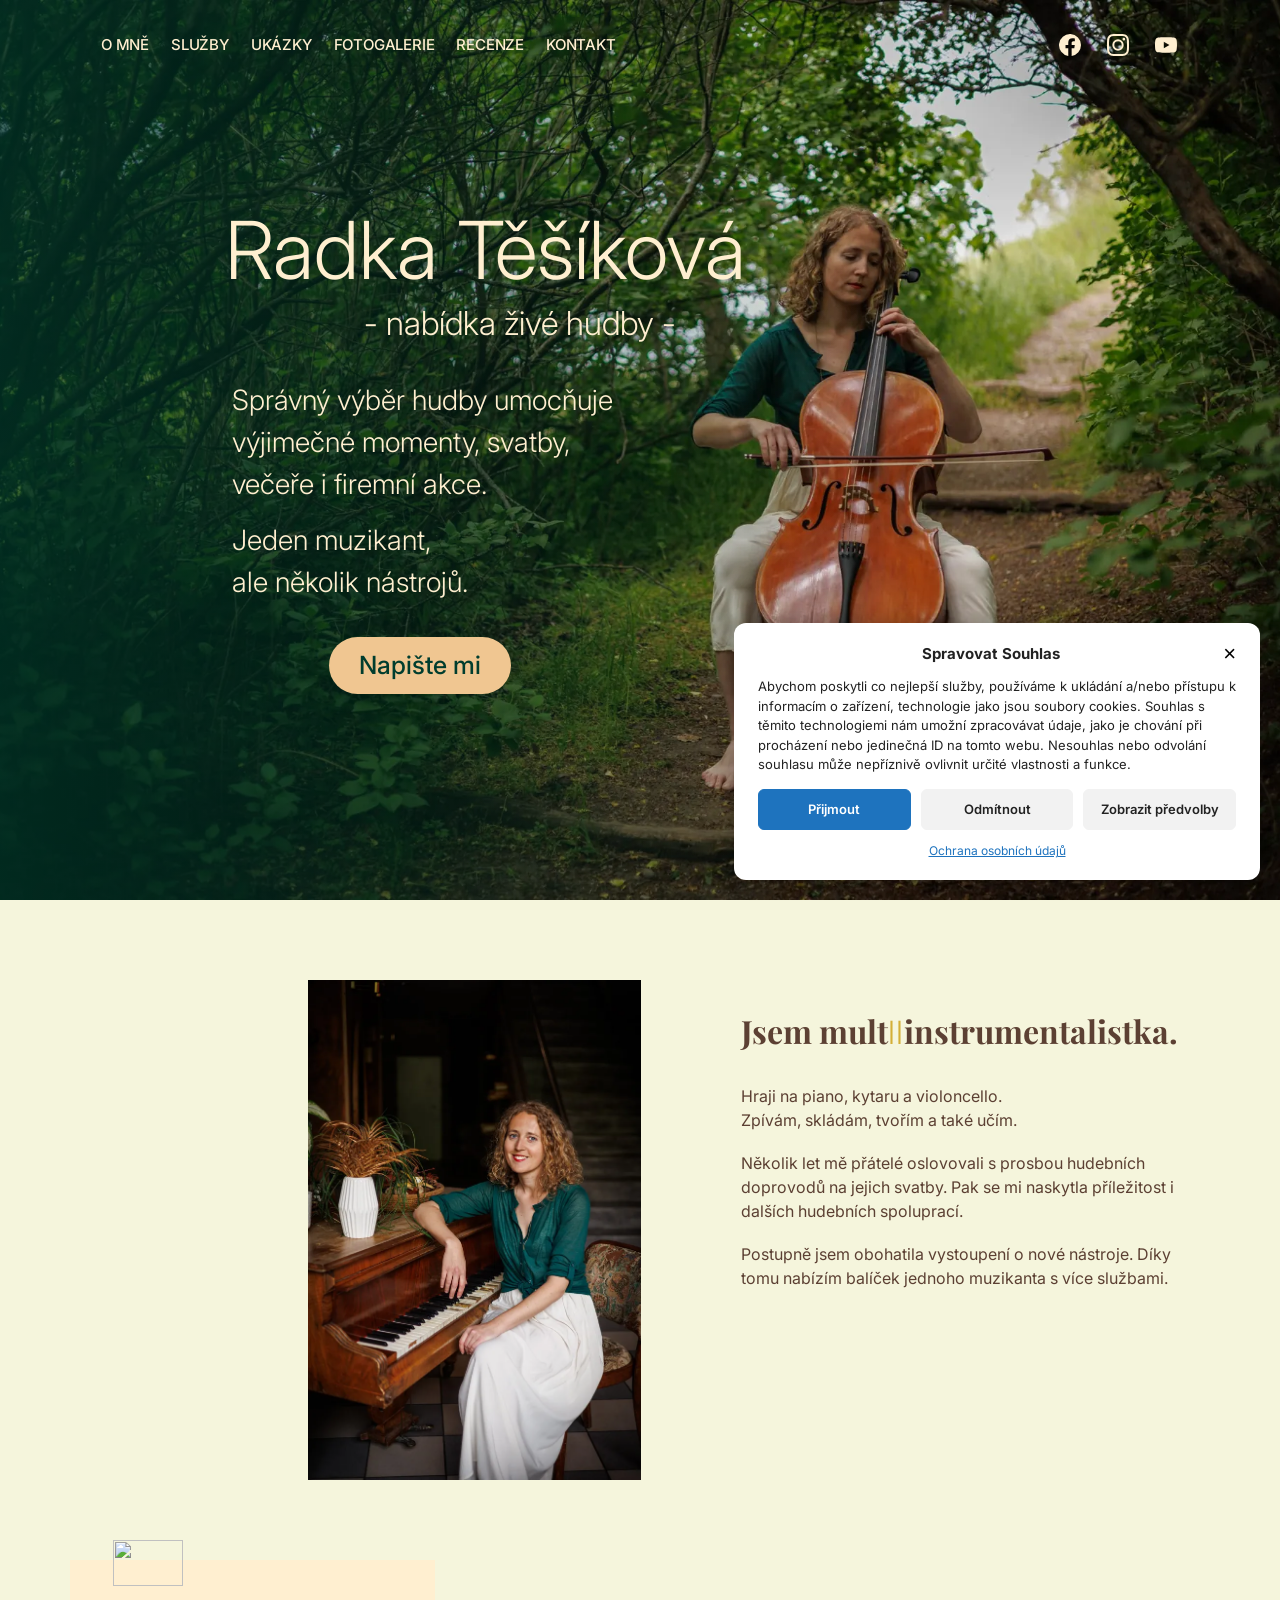
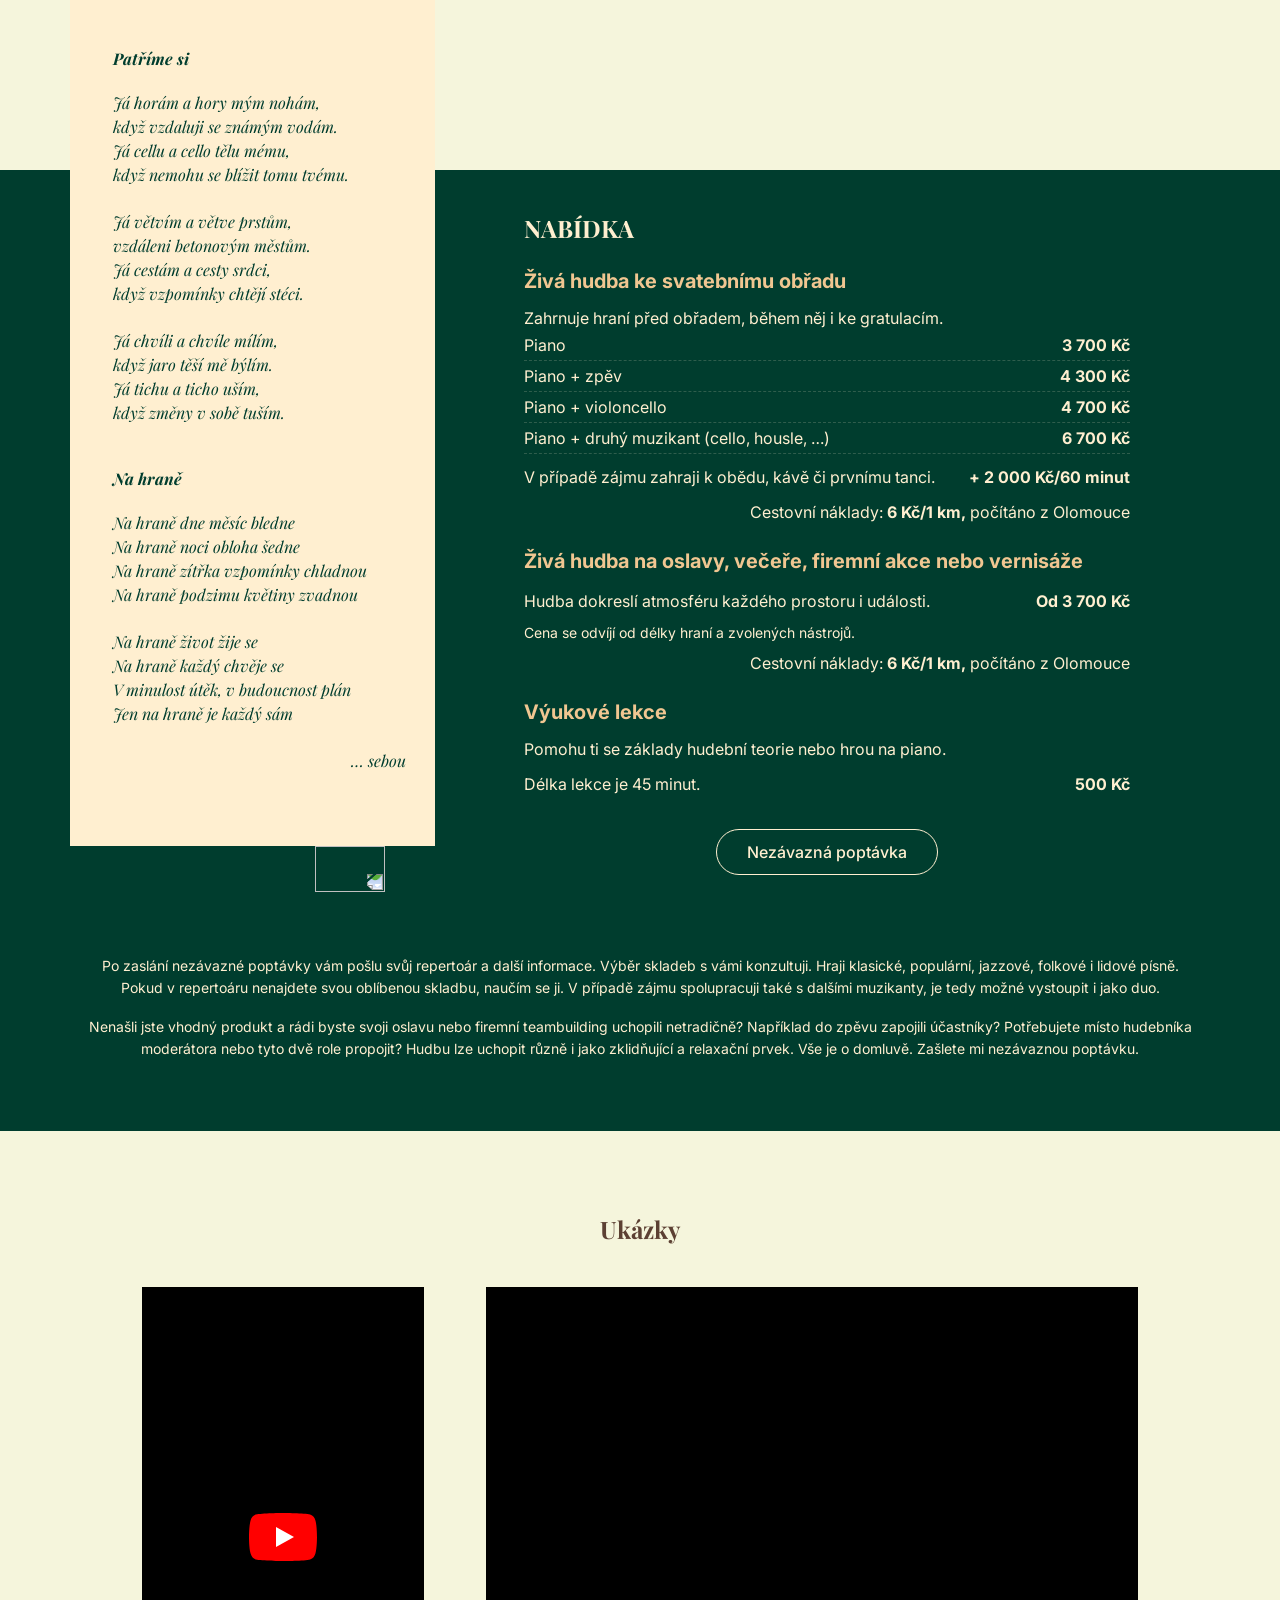
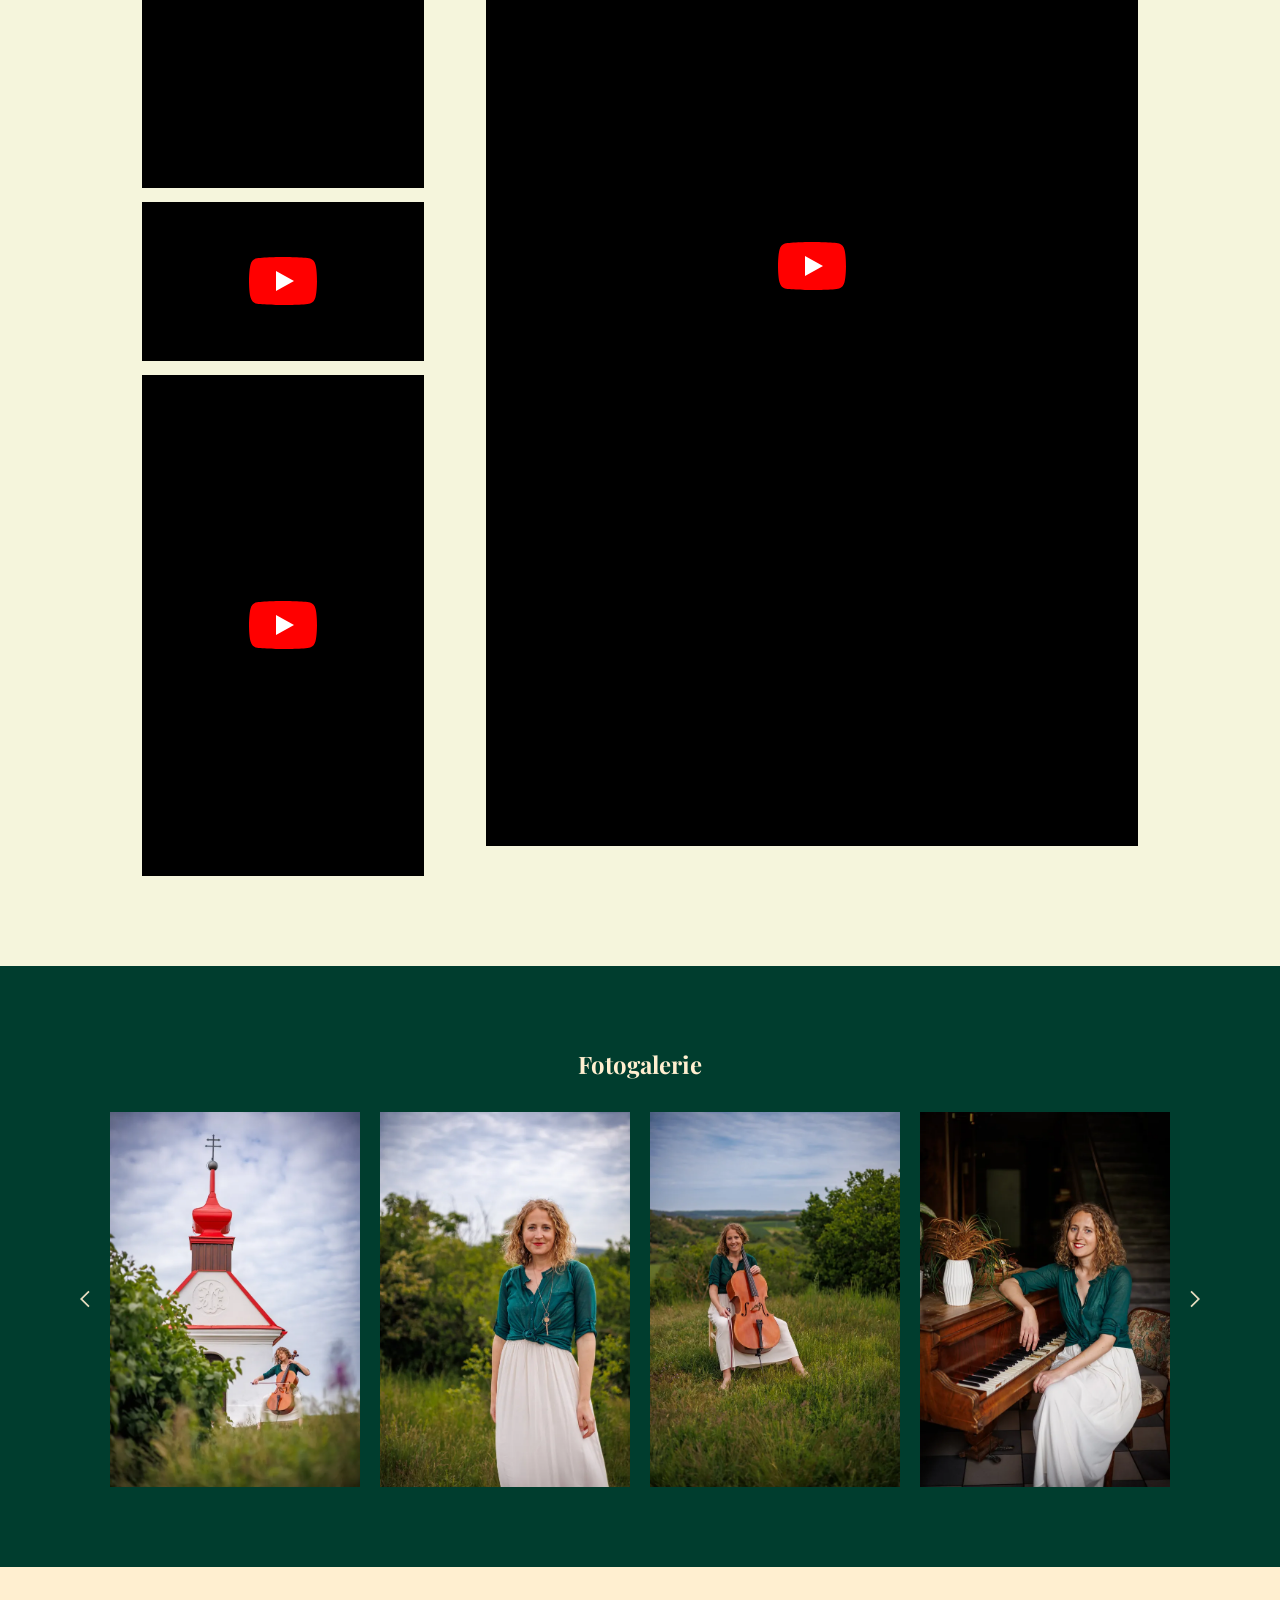
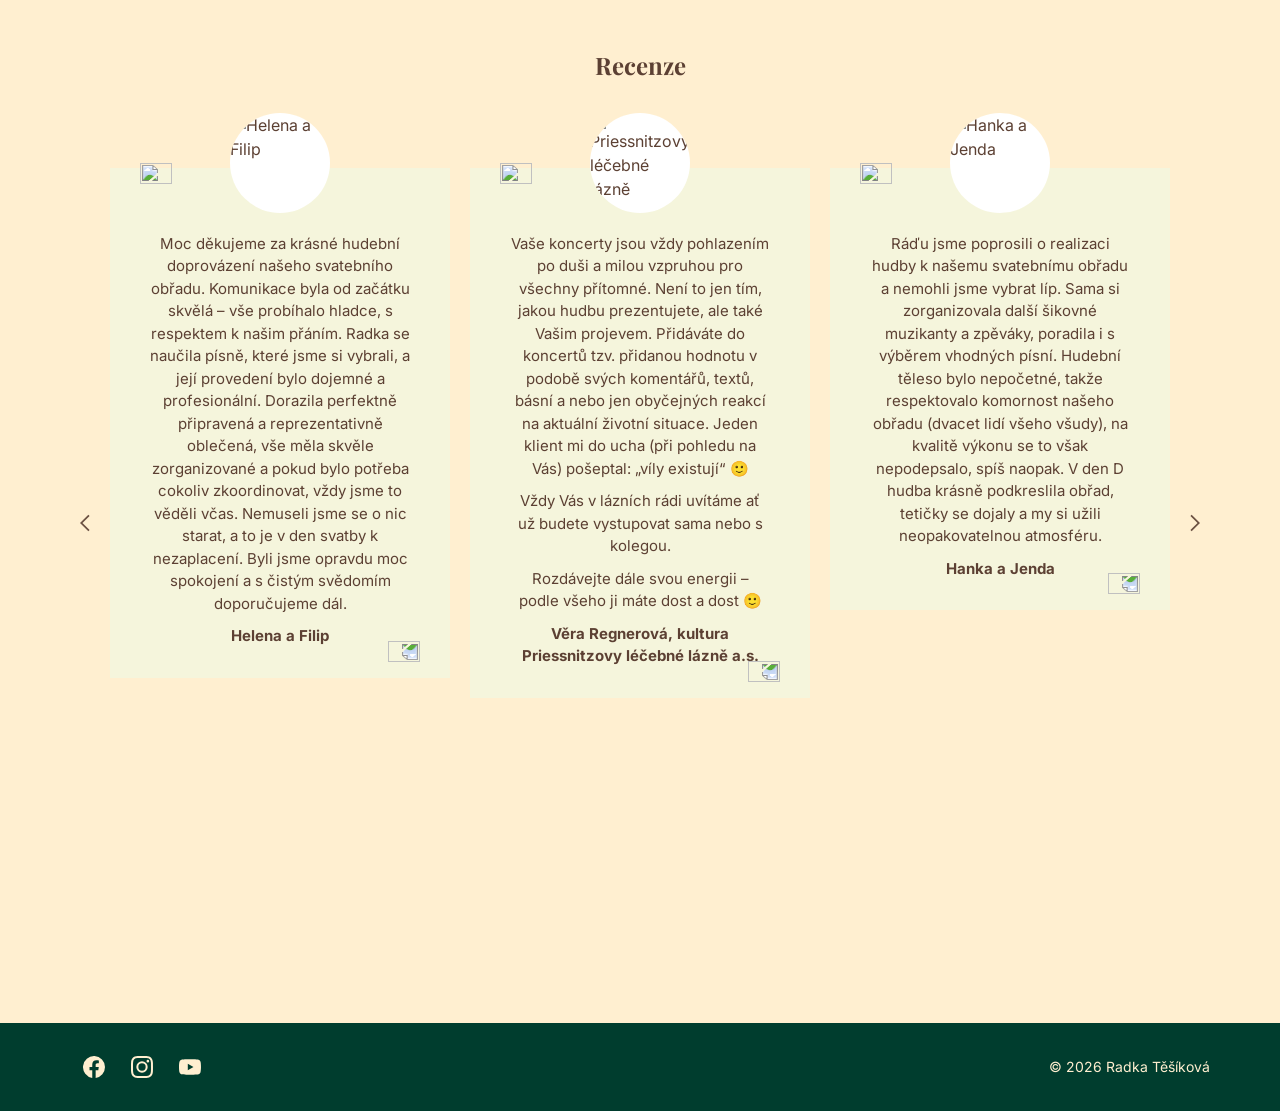
==== commit 234204cd: "Add files via upload" ====
--- a/index.html
+++ b/index.html
@@ -12,7 +12,7 @@
 <meta property="og:title" content="Živá hudba | Piano &amp; violoncello">
 <meta property="og:description" content="Hledáte hudebníka? Zahraji vám na piano, violoncello i kytaru. V sále, v lese nebo na louce. Jeden muzikant, ale velký výběr možností.">
 <meta property="og:url" content="https://radkatesikova.cz/">
-<meta property="og:image" content="https://radkatesikova.cz/wp-content/uploads/2025/07/tesikova_5.webp">
+<meta property="og:image" content="https://radka.jurco.io/og.webp">
 <meta property="og:image:alt" content="klaviristka Radka Těšíková">
 <meta name="twitter:card" content="summary_large_image">
 <link rel="preconnect" href="https://fonts.googleapis.com">
@@ -69,17 +69,17 @@
   <p>Správný výběr hudby umocňuje výjimečné momenty, svatby, večeře i firemní akce.</p>
   <p>Jeden muzikant, ale několik nástrojů.</p>
   <a class="btn-hero" href="kontakt.html">Napište mi</a>
-  <img src="https://radkatesikova.cz/wp-content/uploads/2025/07/hero_mobil-1-1020x1024.webp" alt="violoncellistka Radka Těšíková" width="1020" height="1024">
+  <img src="hero-mobil.webp" alt="violoncellistka Radka Těšíková" width="1020" height="1024">
 </section>
 
 <!-- ===== O mně ===== -->
 <section class="about" id="about">
   <div class="about-grid">
     <div class="about-img reveal">
-      <img src="https://radkatesikova.cz/wp-content/uploads/2025/07/radka_piano-683x1024.webp" alt="Hudba svatební obřad" width="683" height="1024" loading="lazy">
+      <img src="radka-piano.webp" alt="Hudba svatební obřad" width="683" height="1024" loading="lazy">
     </div>
     <div class="about-text reveal">
-      <h2 class="about-title">Jsem mult<span class="iii">III</span>nstrumentalistka.</h2>
+      <h2 class="about-title">Jsem mult<span class="iii">II</span>instrumentalistka.</h2>
       <p>Hraji na piano, kytaru a violoncello.<br>Zpívám, skládám, tvořím a také učím.</p>
       <p>Několik let mě přátelé oslovovali s prosbou hudebních doprovodů na jejich svatby. Pak se mi naskytla příležitost i dalších hudebních spoluprací.</p>
       <p>Postupně jsem obohatila vystoupení o nové nástroje. Díky tomu nabízím balíček jednoho muzikanta s více službami.</p>
@@ -166,11 +166,11 @@
     <button class="carousel-btn prev" aria-label="Předchozí"><svg viewBox="0 0 24 24"><path d="M16 2 6 12l10 10 1.5-1.5L9 12l8.5-8.5z"/></svg></button>
     <div class="carousel-viewport">
       <div class="carousel-track">
-        <div class="carousel-slide"><a href="https://radkatesikova.cz/wp-content/uploads/2025/07/tesikova_1.webp"><img src="https://radkatesikova.cz/wp-content/uploads/2025/07/tesikova_1-683x1024.webp" alt="Hudba na svatbu Radka Těšíková" loading="lazy"></a></div>
-        <div class="carousel-slide"><a href="https://radkatesikova.cz/wp-content/uploads/2025/07/tesikova_2.webp"><img src="https://radkatesikova.cz/wp-content/uploads/2025/07/tesikova_2-683x1024.webp" alt="Radka Těšíková" loading="lazy"></a></div>
-        <div class="carousel-slide"><a href="https://radkatesikova.cz/wp-content/uploads/2025/07/tesikova_3.webp"><img src="https://radkatesikova.cz/wp-content/uploads/2025/07/tesikova_3-683x1024.webp" alt="violoncellistka Radka Těšíková" loading="lazy"></a></div>
-        <div class="carousel-slide"><a href="https://radkatesikova.cz/wp-content/uploads/2025/07/tesikova_4.webp"><img src="https://radkatesikova.cz/wp-content/uploads/2025/07/tesikova_4-683x1024.webp" alt="violoncellistka Radka Těšíková" loading="lazy"></a></div>
-        <div class="carousel-slide"><a href="https://radkatesikova.cz/wp-content/uploads/2025/07/tesikova_5.webp"><img src="https://radkatesikova.cz/wp-content/uploads/2025/07/tesikova_5-683x1024.webp" alt="klaviristka Radka Těšíková" loading="lazy"></a></div>
+        <div class="carousel-slide"><a href="galerie-1.webp"><img src="galerie-1-nahled.webp" alt="Radka Těšíková s violoncellem u kapličky" width="683" height="1024" loading="lazy"></a></div>
+        <div class="carousel-slide"><a href="galerie-2.webp"><img src="galerie-2-nahled.webp" alt="Radka Těšíková" width="683" height="1024" loading="lazy"></a></div>
+        <div class="carousel-slide"><a href="galerie-3.webp"><img src="galerie-3-nahled.webp" alt="violoncellistka Radka Těšíková na louce" width="683" height="1024" loading="lazy"></a></div>
+        <div class="carousel-slide"><a href="galerie-4.webp"><img src="galerie-4-nahled.webp" alt="klaviristka Radka Těšíková" width="683" height="1024" loading="lazy"></a></div>
+        <div class="carousel-slide"><a href="galerie-5.webp"><img src="galerie-5-nahled.webp" alt="violoncellistka Radka Těšíková v poli" width="683" height="1024" loading="lazy"></a></div>
       </div>
     </div>
     <button class="carousel-btn next" aria-label="Další"><svg viewBox="0 0 24 24"><path d="M8 2 6.5 3.5 15 12l-8.5 8.5L8 22l10-10z"/></svg></button>
--- a/style.css
+++ b/style.css
@@ -13,7 +13,7 @@
 *{box-sizing:border-box;margin:0;padding:0}
 html{scroll-behavior:smooth}
 body{font-family:var(--inter);font-size:16px;line-height:1.5;color:var(--accent);background:#fff;-webkit-font-smoothing:antialiased}
-img{max-width:100%;display:block}
+img{max-width:100%;height:auto;display:block}
 a{color:inherit;text-decoration:none}
 .container{max-width:var(--container);margin:0 auto;padding:0 10px}
 .skip-link{position:absolute;left:-9999px;top:0;background:#fff;color:#000;padding:8px 14px;z-index:999}
@@ -36,7 +36,7 @@
 .menu-toggle svg{width:28px;height:28px;fill:currentColor}
 
 /* ===== Hero ===== */
-.hero{position:relative;min-height:100vh;display:flex;align-items:center;background:url("https://radkatesikova.cz/wp-content/uploads/2025/07/hero_image_optimized.webp") center/cover no-repeat;padding:10px}
+.hero{position:relative;min-height:100vh;display:flex;align-items:center;background:url("hero.webp") center/cover no-repeat;padding:10px}
 .hero::before{content:"";position:absolute;inset:0;background:linear-gradient(270deg,rgba(255,0,0,0) 32%,rgba(0,61,46,.97) 100%);opacity:.68}
 .hero-content{position:relative;z-index:1;width:100%;max-width:1100px;margin:0 auto;padding-left:135px}
 .hero-content .inner{max-width:590px}
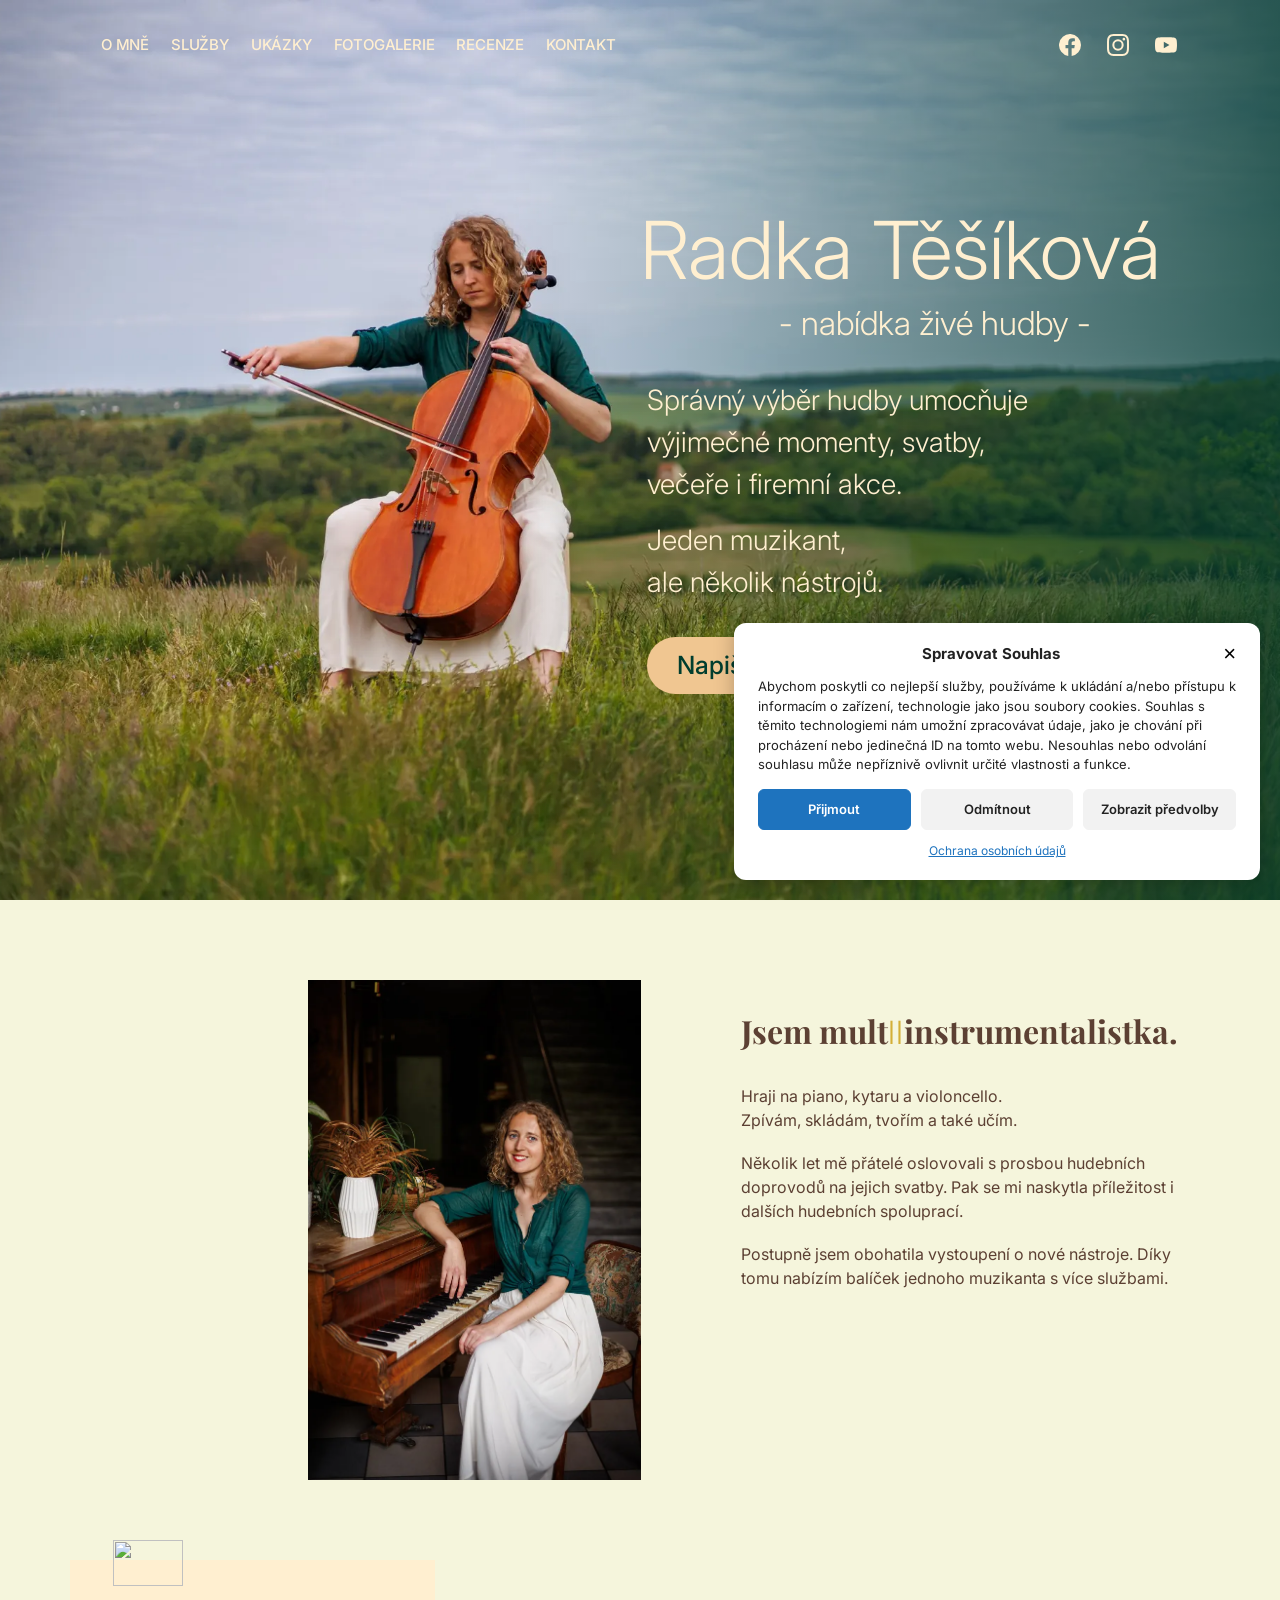
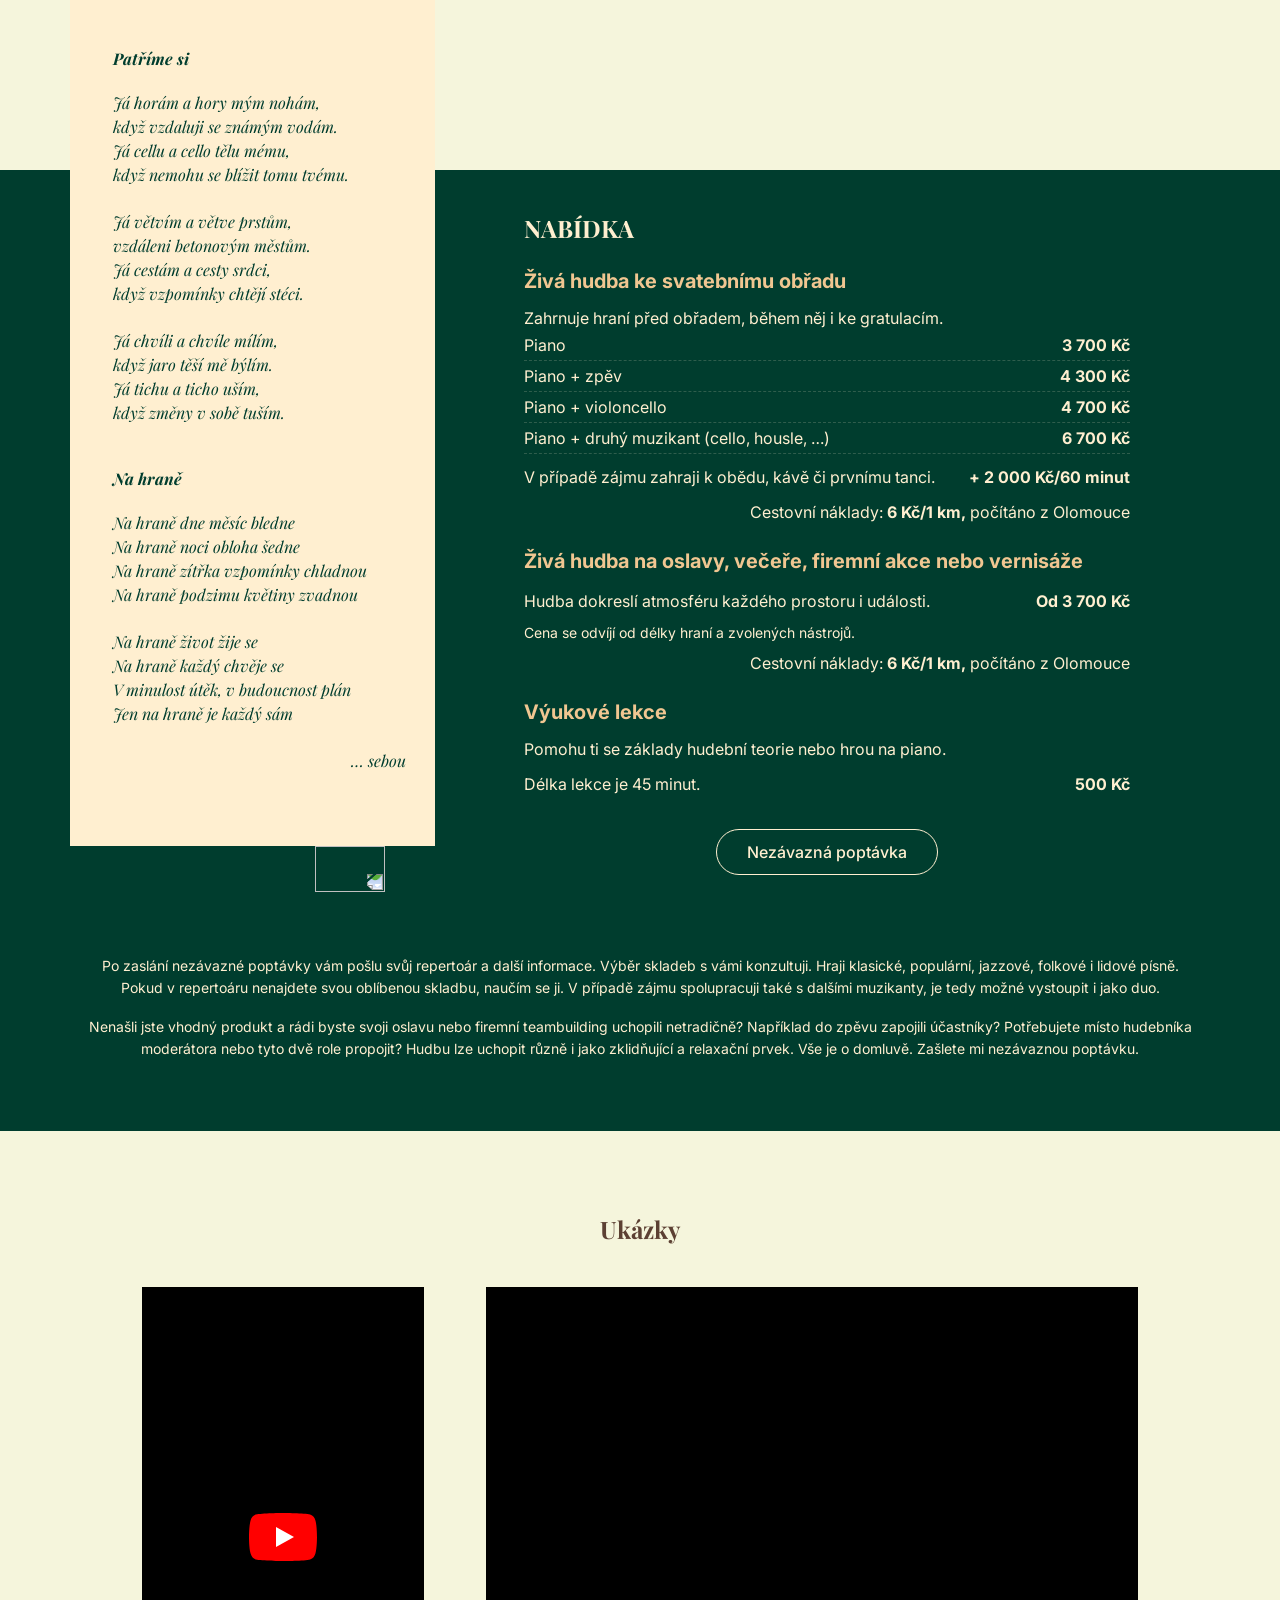
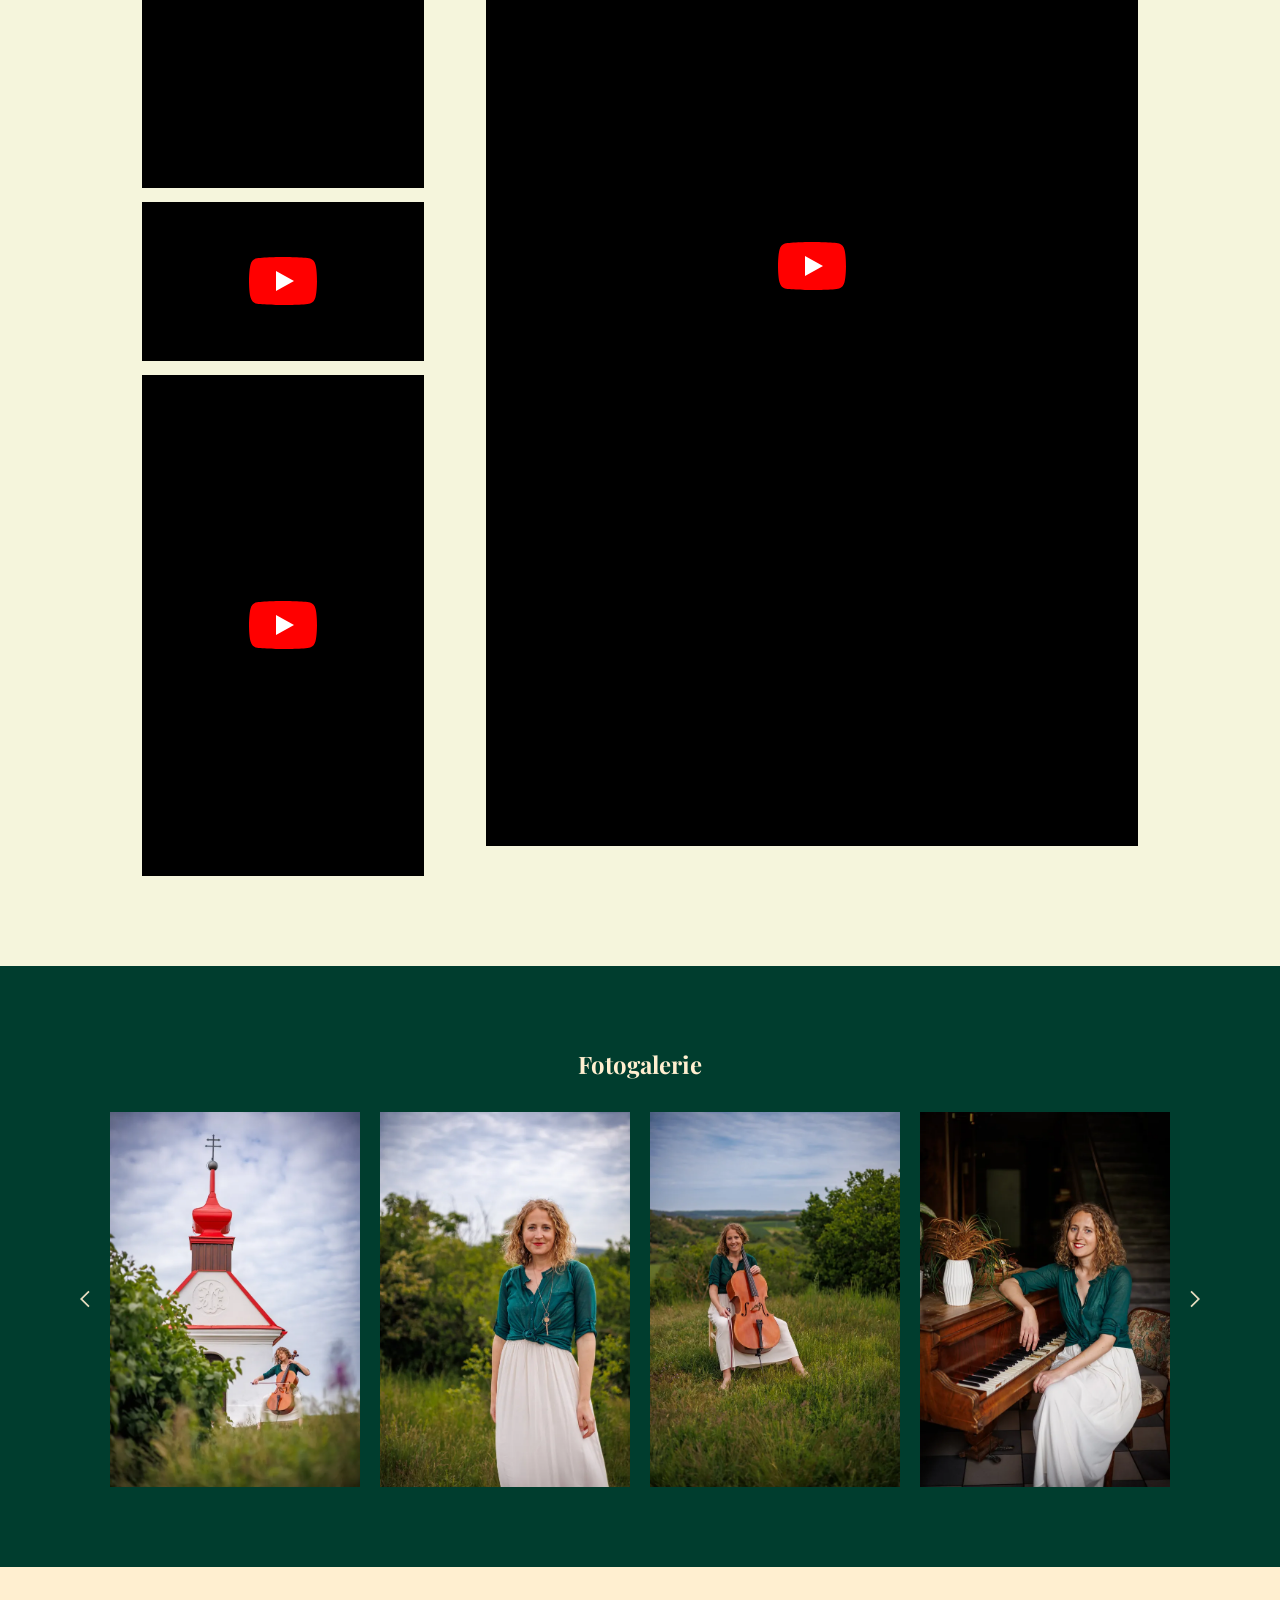
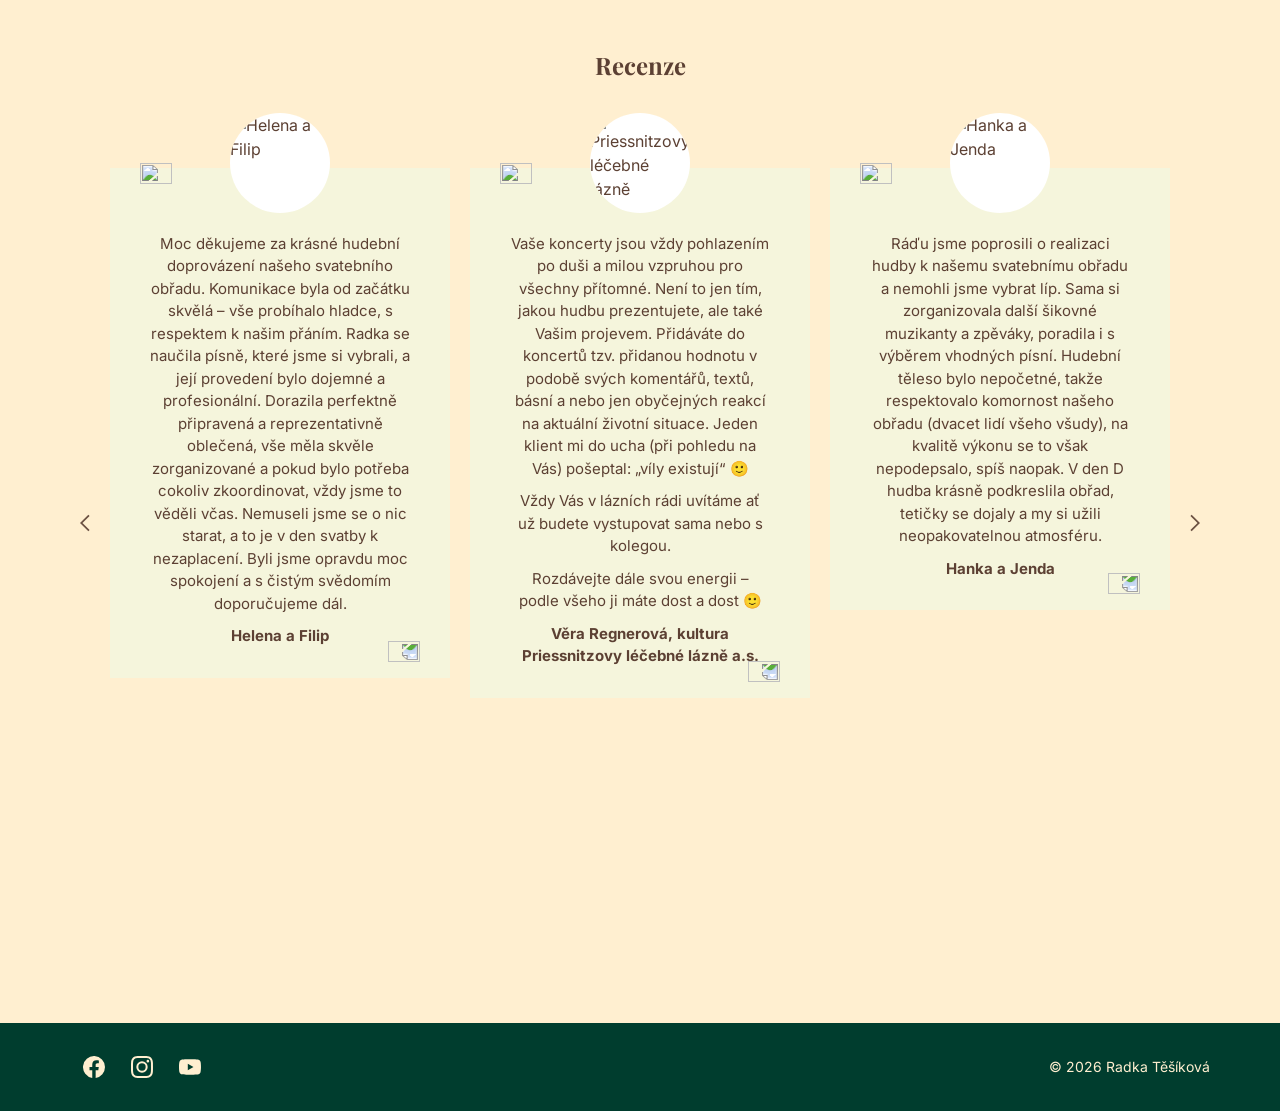
==== commit e1a2cdf1: "Add files via upload" ====
--- a/index.html
+++ b/index.html
@@ -64,12 +64,14 @@
 
 <!-- ===== Hero (mobil) ===== -->
 <section class="hero-mobile">
-  <h1>Radka Těšíková</h1>
-  <h2>- nabídka živé hudby -</h2>
-  <p>Správný výběr hudby umocňuje výjimečné momenty, svatby, večeře i firemní akce.</p>
-  <p>Jeden muzikant, ale několik nástrojů.</p>
-  <a class="btn-hero" href="kontakt.html">Napište mi</a>
-  <img src="hero-mobil.webp" alt="violoncellistka Radka Těšíková" width="1020" height="1024">
+  <div class="hm-photo"><img src="hero-mobil.webp" alt="violoncellistka Radka Těšíková" width="1020" height="1020"></div>
+  <div class="hm-text">
+    <h1>Radka Těšíková</h1>
+    <h2>- nabídka živé hudby -</h2>
+    <p>Správný výběr hudby umocňuje výjimečné momenty, svatby, večeře i firemní akce.</p>
+    <p class="strong">Jeden muzikant, ale několik nástrojů.</p>
+    <a class="btn-hero" href="kontakt.html">Napište mi</a>
+  </div>
 </section>
 
 <!-- ===== O mně ===== -->
--- a/style.css
+++ b/style.css
@@ -36,18 +36,27 @@
 .menu-toggle svg{width:28px;height:28px;fill:currentColor}
 
 /* ===== Hero ===== */
-.hero{position:relative;min-height:100vh;display:flex;align-items:center;background:url("hero.webp") center/cover no-repeat;padding:10px}
-.hero::before{content:"";position:absolute;inset:0;background:linear-gradient(270deg,rgba(255,0,0,0) 32%,rgba(0,61,46,.97) 100%);opacity:.68}
-.hero-content{position:relative;z-index:1;width:100%;max-width:1100px;margin:0 auto;padding-left:135px}
-.hero-content .inner{max-width:590px}
+.hero{position:relative;min-height:100vh;display:flex;align-items:center;background:url("hero.webp") 30% center/cover no-repeat;padding:10px}
+.hero::before{content:"";position:absolute;inset:0;background:linear-gradient(90deg,rgba(0,61,46,0) 40%,rgba(0,61,46,.97) 100%);opacity:.75}
+.hero-content{position:relative;z-index:1;width:100%;max-width:1300px;margin:0 auto;display:flex;justify-content:flex-end;padding-right:40px}
+.hero-content .inner{width:50%;max-width:590px}
 .hero h1{font-size:80px;font-weight:300;line-height:1.1;color:var(--text)}
 .hero h2{font-size:33px;font-weight:300;line-height:1.5;color:var(--text);text-align:center;margin-top:5px}
 .hero p{font-size:28px;font-weight:300;line-height:1.5;color:var(--text);margin-top:30px;padding-left:7px}
 .hero p+p{margin-top:14px}
-.hero .btn-wrap{text-align:center;margin-top:34px;padding-right:200px}
+.hero .btn-wrap{margin-top:34px;padding-left:7px}
 .btn-hero{display:inline-block;background:var(--peach);color:var(--primary);font-size:25px;font-weight:500;padding:10px 30px;border-radius:45px;transition:background .3s,transform .3s}
 .btn-hero:hover{background:var(--text);transform:translateY(-2px)}
-.hero-mobile{display:none}
+.hero-mobile{display:none;background:var(--primary);color:var(--text);text-align:center}
+.hm-photo{position:relative}
+.hm-photo img{width:100%;height:auto;aspect-ratio:1/1;object-fit:cover}
+.hm-photo::after{content:"";position:absolute;left:0;right:0;bottom:0;height:22%;background:linear-gradient(to bottom,rgba(0,61,46,0),var(--primary))}
+.hm-text{padding:10px 24px 50px;position:relative;margin-top:-10px}
+.hm-text h1{font-size:62px;font-weight:300;line-height:1.1}
+.hm-text h2{font-size:26px;font-weight:300;margin:10px 0 26px}
+.hm-text p{font-size:20px;font-weight:300;line-height:1.5}
+.hm-text p.strong{font-weight:600;margin-top:4px}
+.hm-text .btn-hero{font-size:20px;margin-top:30px}
 
 /* ===== O mně ===== */
 .about{background:var(--secondary);padding:70px 20px 280px}
@@ -196,8 +205,13 @@
 
 /* ===== Tablet ===== */
 @media (max-width:1024px){
-  .hero-content{padding-left:40px}
-  .hero h1{font-size:64px}
+  .hero-content{padding-right:20px}
+  .hero-content .inner{width:44%}
+  .hero h1{font-size:56px}
+  .hero h2{font-size:26px}
+  .hero p{font-size:22px}
+  .hero{background-position:0% center}
+  .hero h1{font-size:50px}
   .about-grid{grid-template-columns:1fr 1fr;gap:30px}
   .about-img{grid-column:1;justify-self:end}
   .about-text{grid-column:2}
@@ -207,6 +221,15 @@
   .poems{margin-top:0}
   .offer{grid-column:1;padding-top:70px}
   .videos{grid-template-columns:1fr 2fr}
+}
+
+/* Tablet na výšku: hero jako na mobilu */
+@media (max-width:1024px) and (orientation:portrait){
+  .hero{display:none}
+  .hero-mobile{display:block}
+  .hm-text h1{font-size:64px}
+  .hm-text h2{font-size:30px}
+  .hm-text p{font-size:24px}
 }
 
 /* ===== Mobil ===== */
@@ -219,13 +242,8 @@
   .main-nav a{padding:12px 20px;text-align:center}
   .main-nav a::after{display:none}
   .hero{display:none}
-  .hero-mobile{display:block;background:var(--primary);color:var(--text);text-align:center;padding:110px 20px 40px;position:relative}
-  .hero-mobile h1{font-size:44px;font-weight:300;line-height:1.1}
-  .hero-mobile h2{font-size:24px;font-weight:300;margin:6px 0 24px}
-  .hero-mobile p{font-size:20px;font-weight:300;line-height:1.5}
-  .hero-mobile p+p{margin-top:14px}
-  .hero-mobile .btn-hero{font-size:20px;margin:28px 0 30px}
-  .hero-mobile img{margin:0 auto;width:100%;max-width:500px}
+  .hero-mobile{display:block}
+  .site-header .social{background:var(--primary);border-radius:40px;padding:4px 10px}
   .about{padding:50px 15px}
   .about-grid{grid-template-columns:1fr}
   .about-img,.about-text{grid-column:1;justify-self:center;text-align:center}
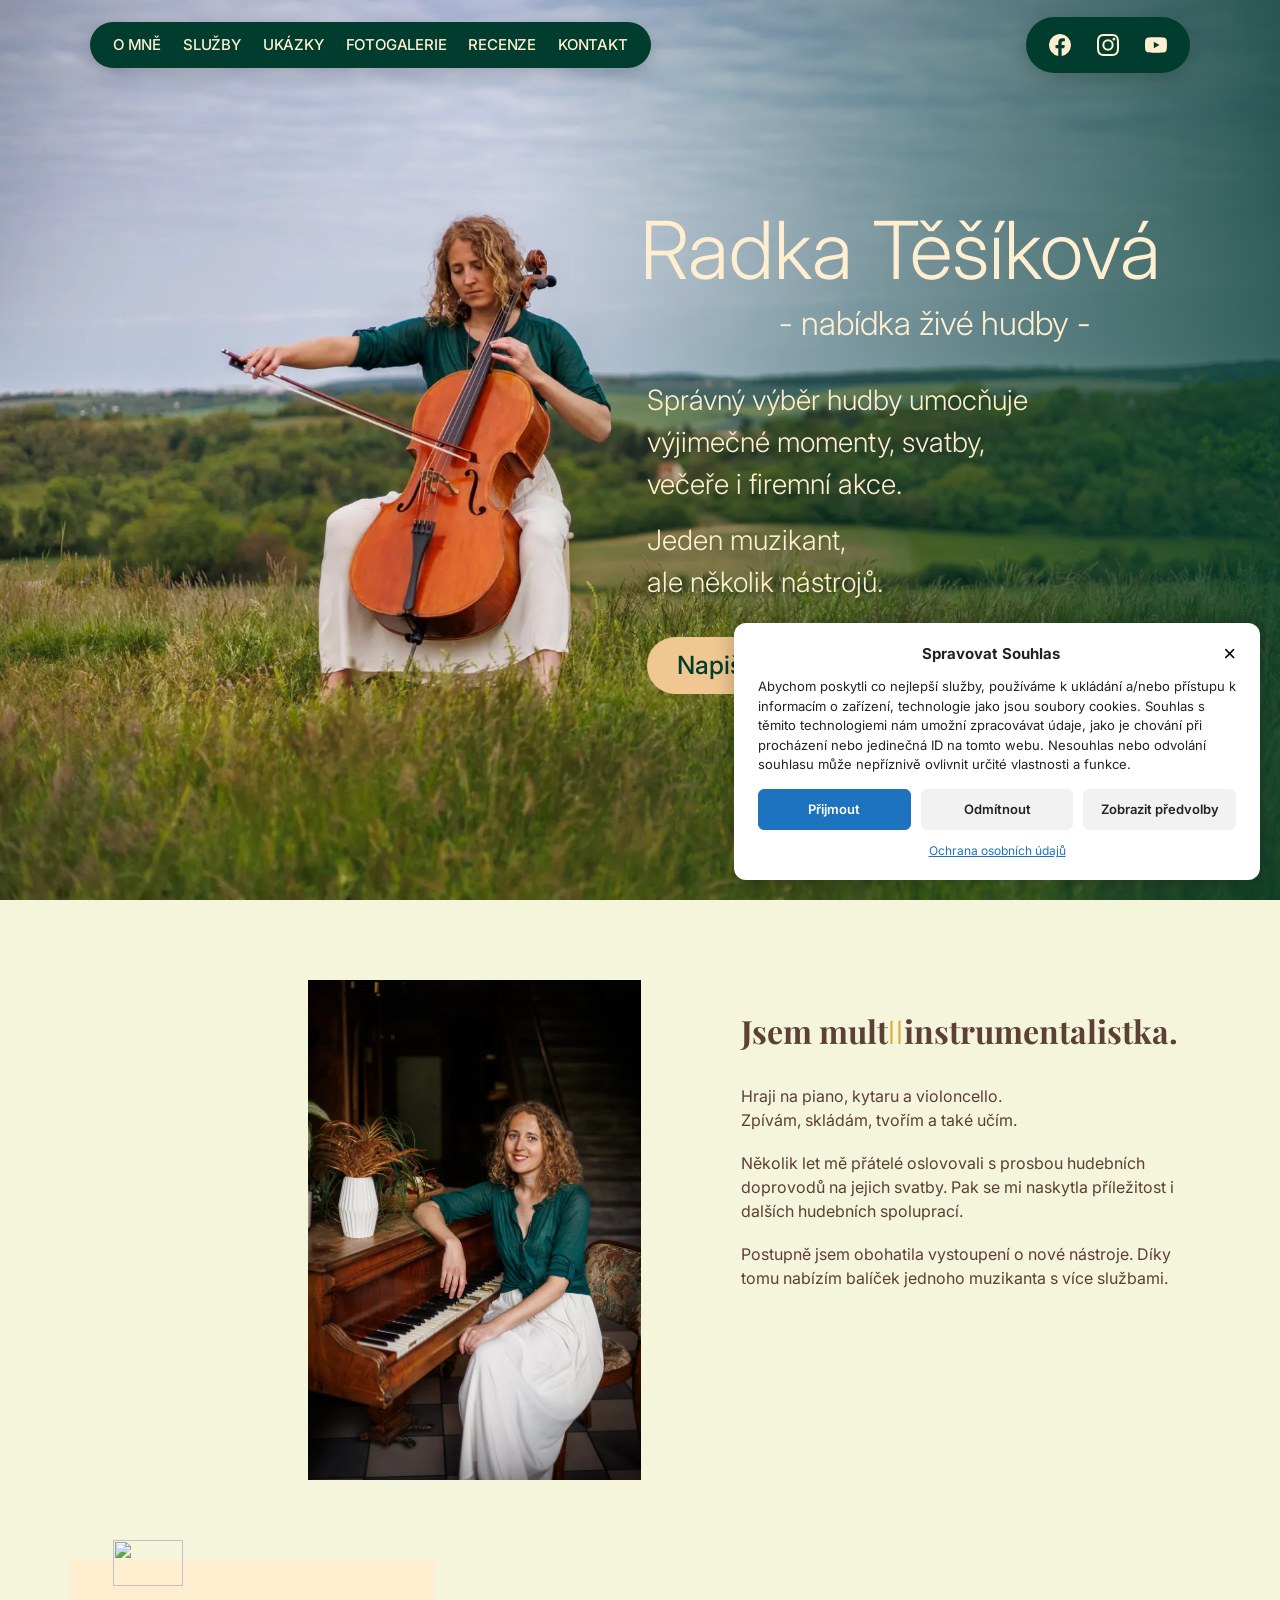
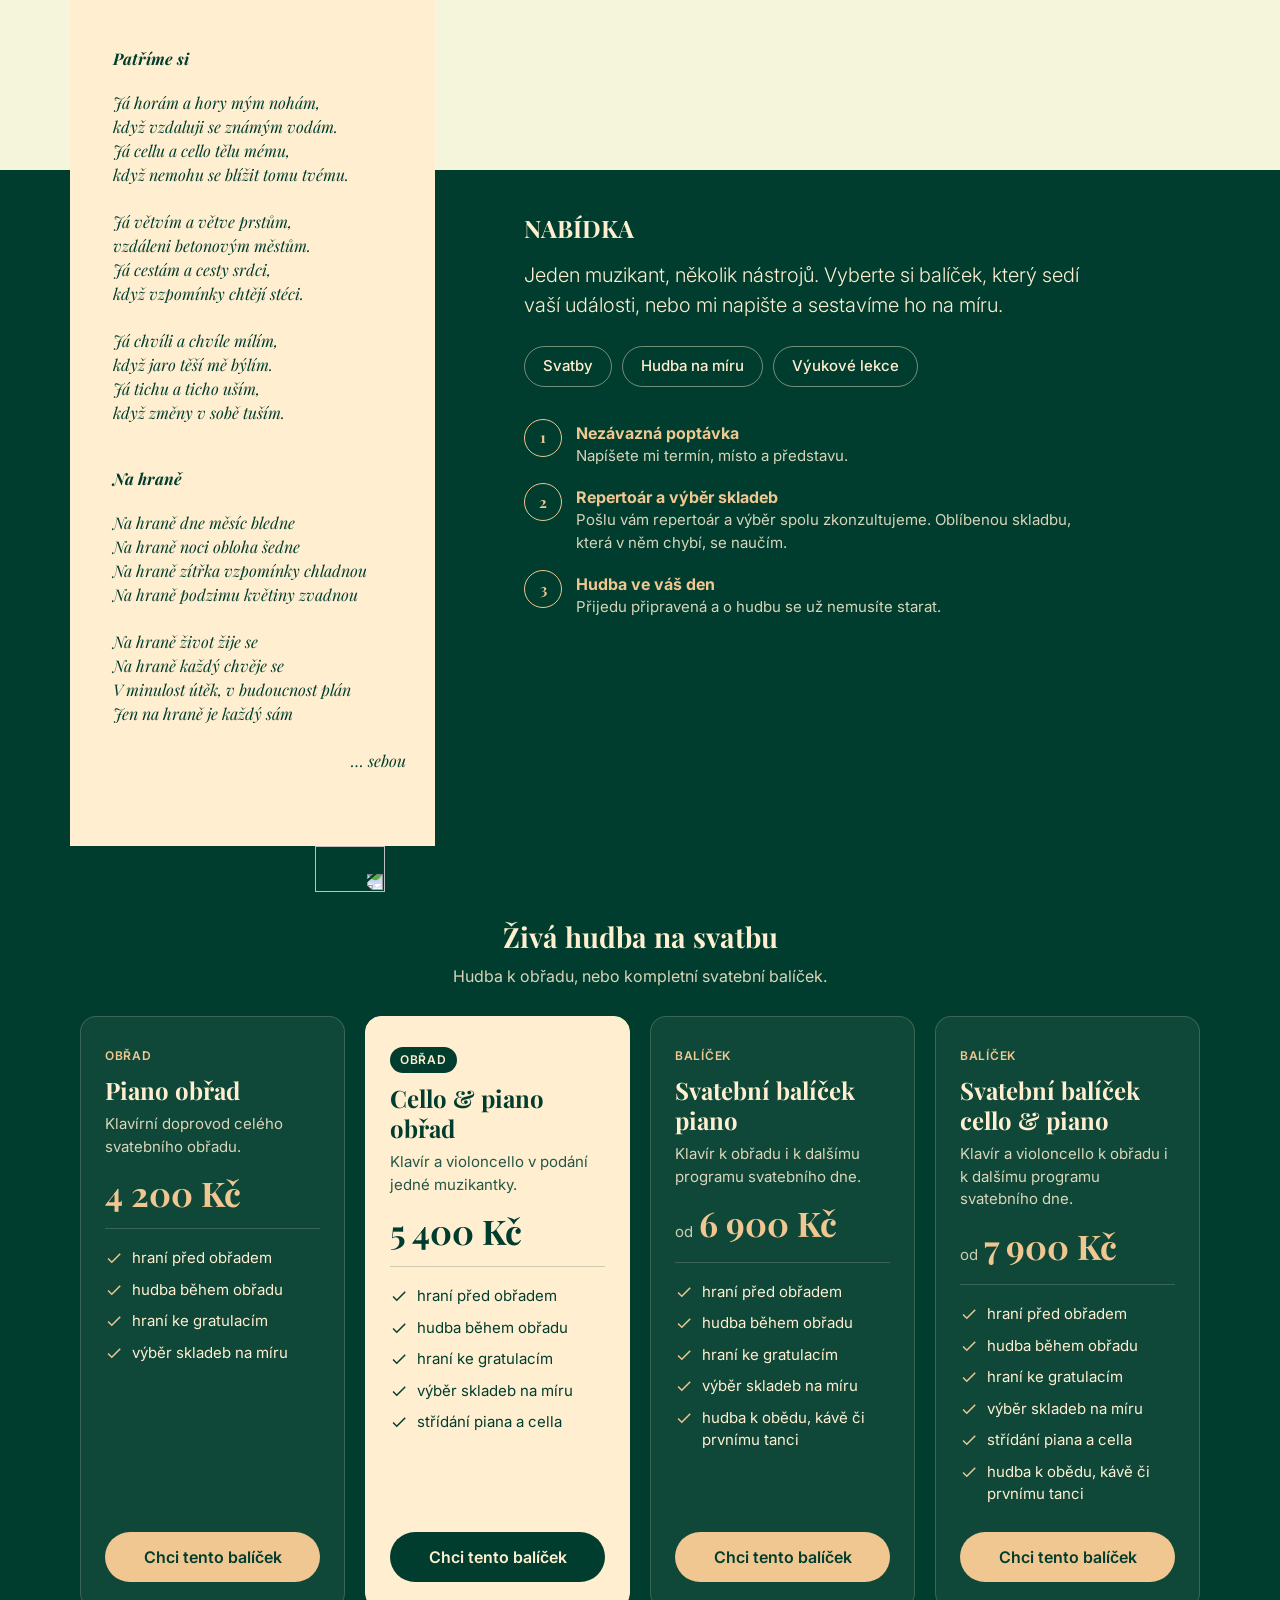
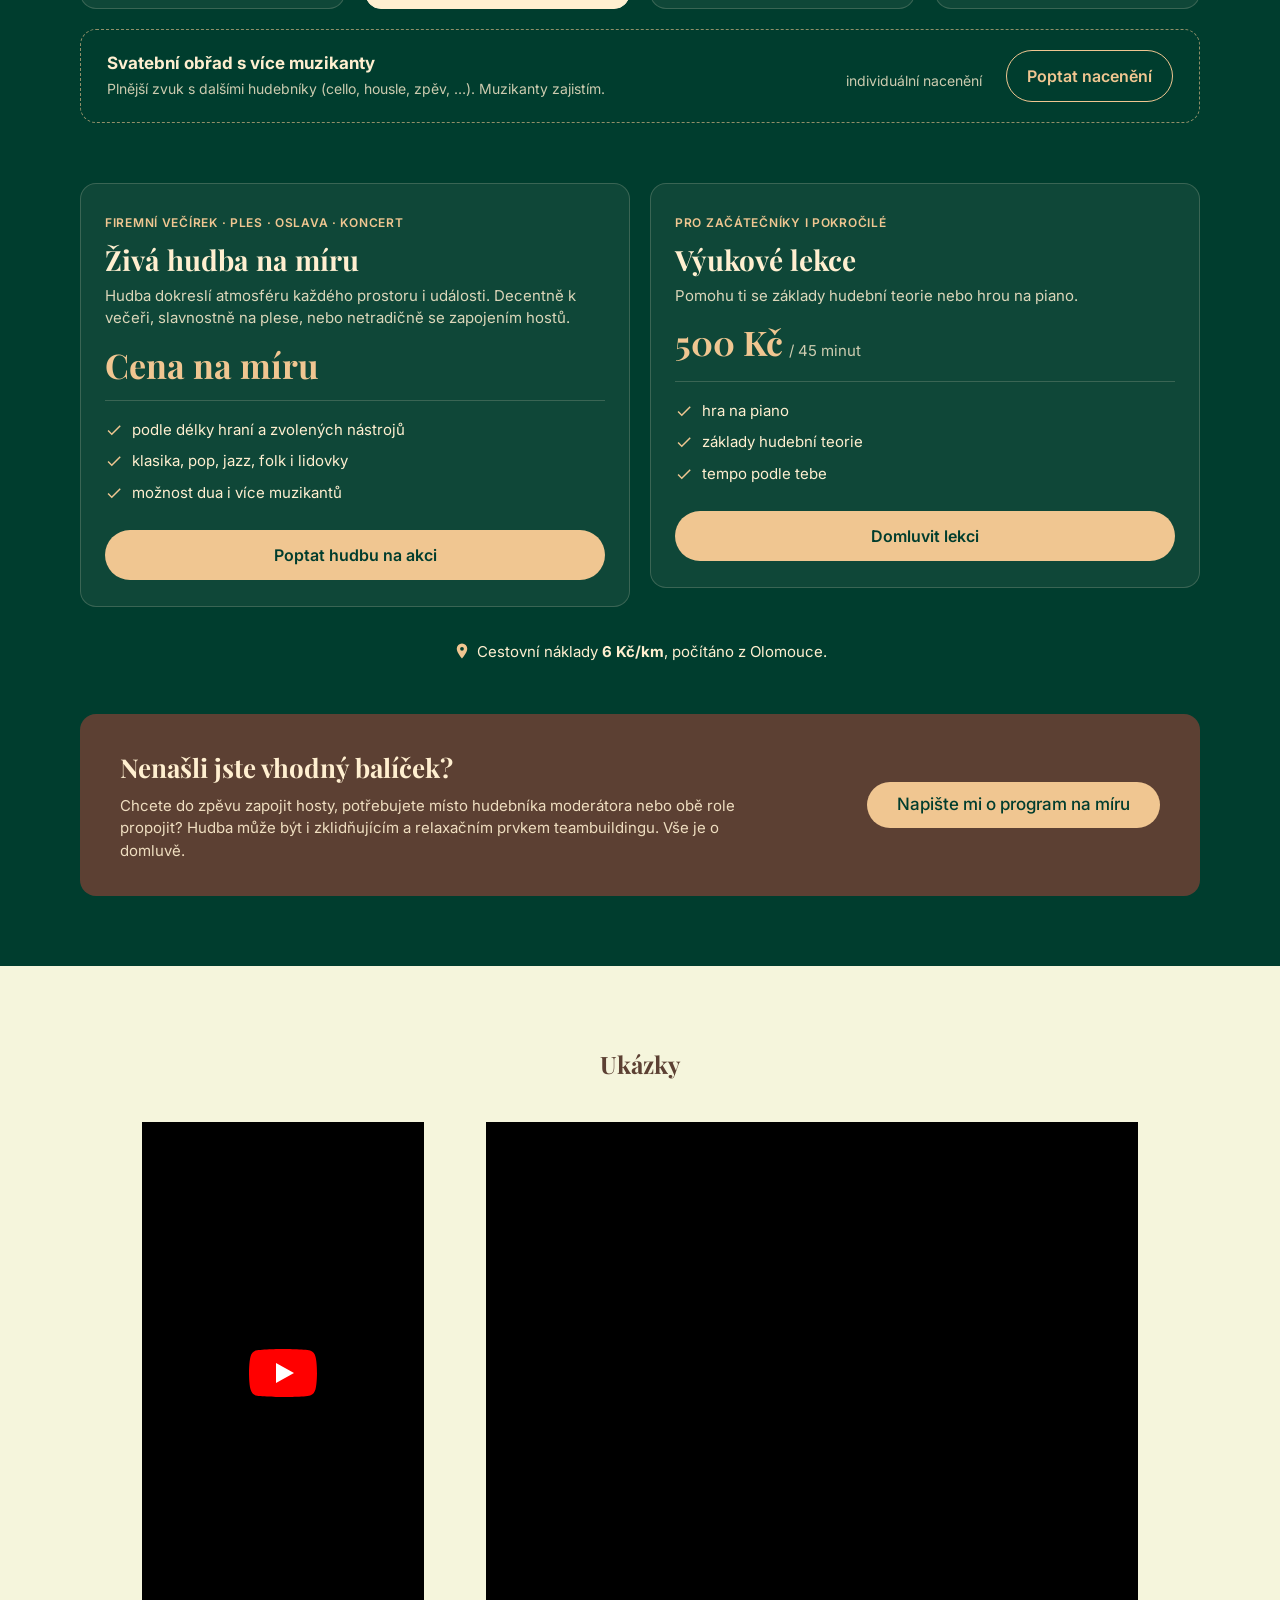
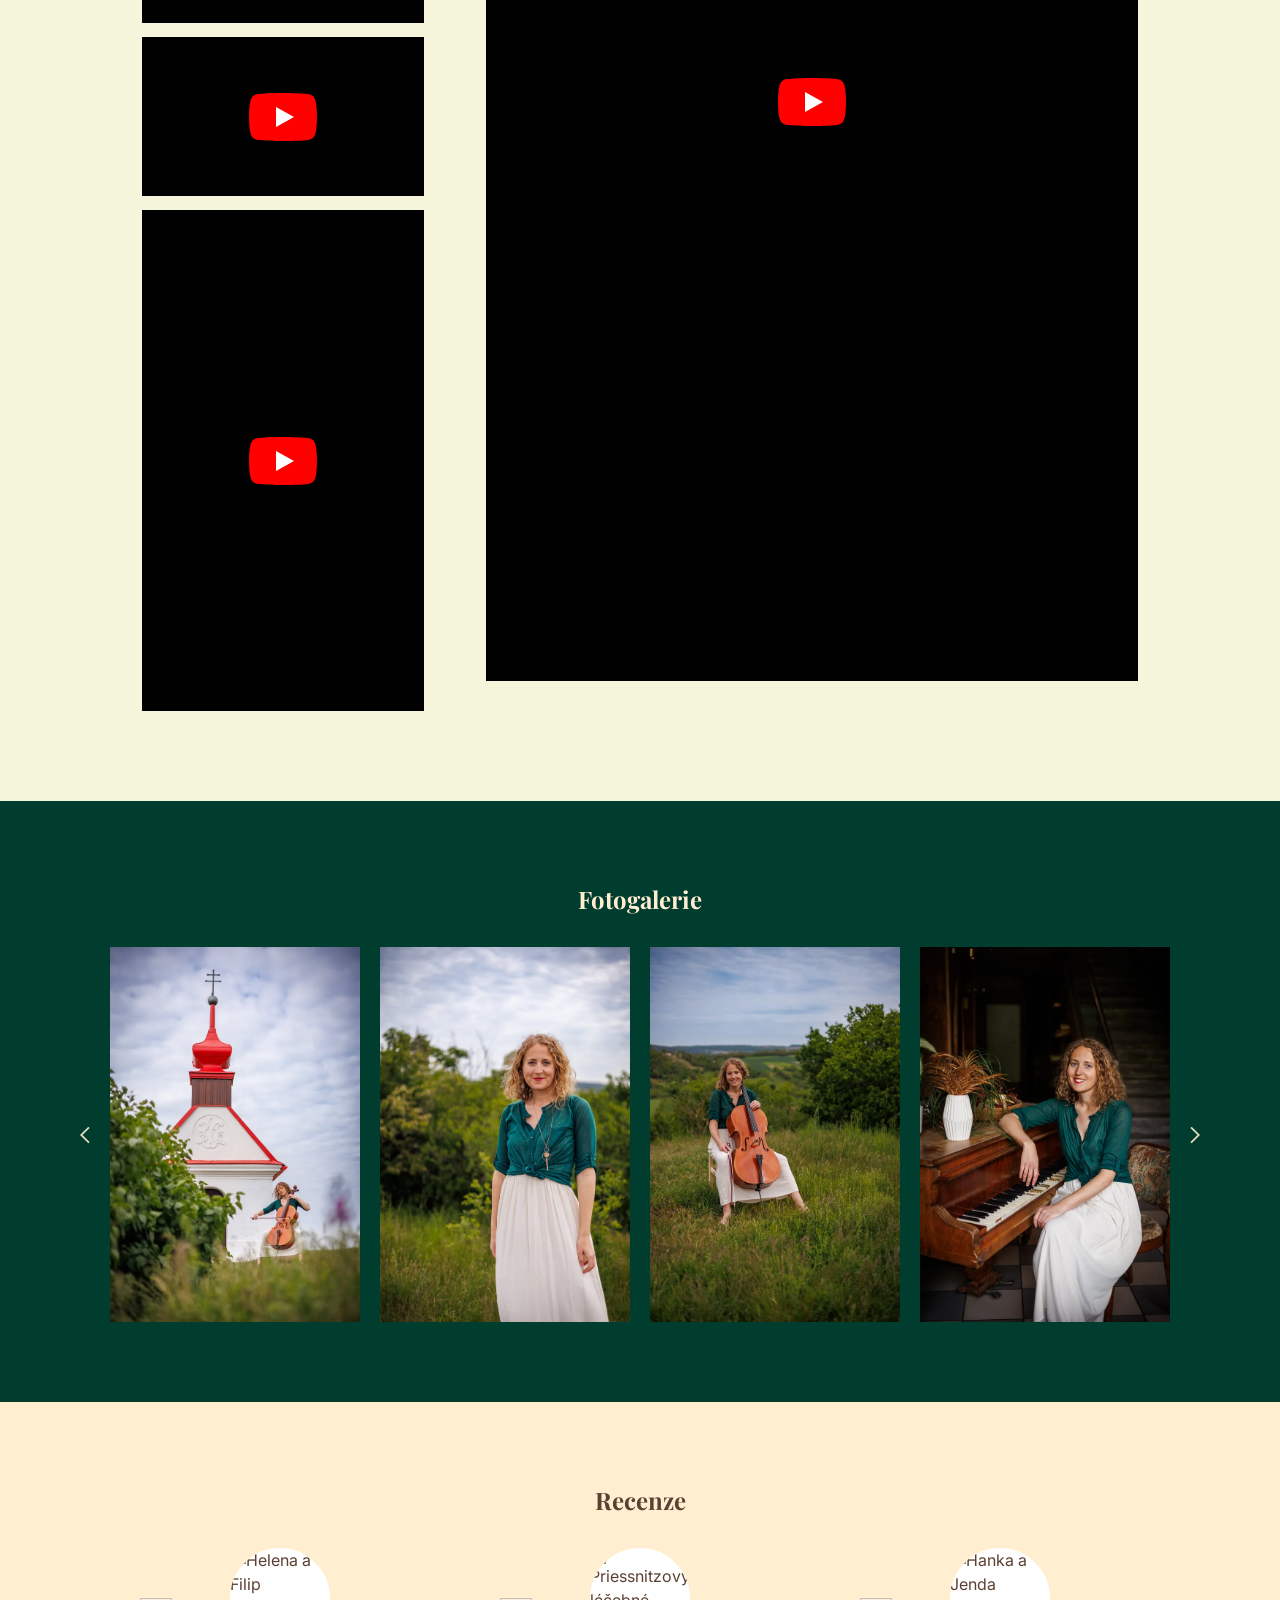
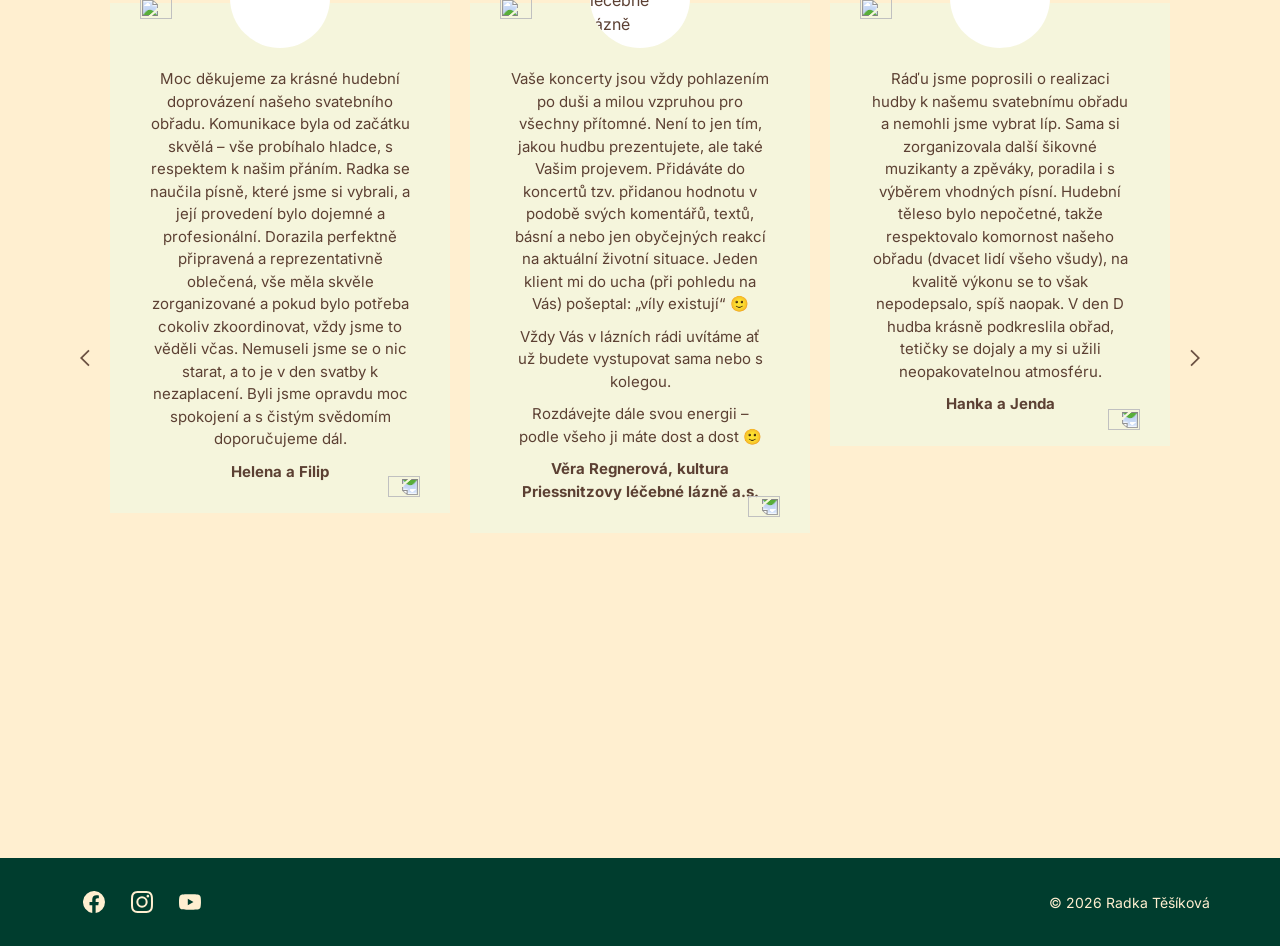
==== commit 261db1e8: "Add files via upload" ====
--- a/index.html
+++ b/index.html
@@ -109,40 +109,101 @@
       <img class="q q-bottom" src="https://radkatesikova.cz/wp-content/uploads/2025/07/uvozovky.png" alt="">
     </aside>
 
-    <div class="offer reveal">
+    <div class="offer-intro reveal">
       <h2>NABÍDKA</h2>
-
-      <div class="offer-block">
-        <h3>Živá hudba ke svatebnímu obřadu</h3>
-        <p>Zahrnuje hraní před obřadem, během něj i ke gratulacím.</p>
-        <div class="price-row"><span>Piano</span><b>3 700 Kč</b></div>
-        <div class="price-row"><span>Piano + zpěv</span><b>4 300 Kč</b></div>
-        <div class="price-row"><span>Piano + violoncello</span><b>4 700 Kč</b></div>
-        <div class="price-row"><span>Piano + druhý muzikant (cello, housle, …)</span><b>6 700 Kč</b></div>
-        <div class="price-row extra"><span>V případě zájmu zahraji k obědu, kávě či prvnímu tanci.</span><b>+ 2 000 Kč/60 minut</b></div>
-        <p class="travel">Cestovní náklady: <b>6 Kč/1 km,</b> počítáno z Olomouce</p>
-      </div>
-
-      <div class="offer-block">
-        <h3>Živá hudba na oslavy, večeře, firemní akce nebo vernisáže</h3>
-        <div class="price-row extra" style="margin-top:0"><span>Hudba dokreslí atmosféru každého prostoru i události.</span><b>Od 3 700 Kč</b></div>
-        <p style="font-size:14px;margin-top:6px">Cena se odvíjí od délky hraní a zvolených nástrojů.</p>
-        <p class="travel">Cestovní náklady: <b>6 Kč/1 km,</b> počítáno z Olomouce</p>
-      </div>
-
-      <div class="offer-block">
-        <h3>Výukové lekce</h3>
-        <p>Pomohu ti se základy hudební teorie nebo hrou na piano.</p>
-        <div class="price-row extra"><span>Délka lekce je 45 minut.</span><b>500 Kč</b></div>
-      </div>
-
-      <div class="btn-wrap"><a class="btn-outline" href="kontakt.html">Nezávazná poptávka</a></div>
-    </div>
-  </div>
-
-  <div class="offer-notes reveal">
-    <p>Po zaslání nezávazné poptávky vám pošlu svůj repertoár a další informace. Výběr skladeb s vámi konzultuji. Hraji klasické, populární, jazzové, folkové i lidové písně. Pokud v repertoáru nenajdete svou oblíbenou skladbu, naučím se ji. V případě zájmu spolupracuji také s dalšími muzikanty, je tedy možné vystoupit i jako duo.</p>
-    <p>Nenašli jste vhodný produkt a rádi byste svoji oslavu nebo firemní teambuilding uchopili netradičně? Například do zpěvu zapojili účastníky? Potřebujete místo hudebníka moderátora nebo tyto dvě role propojit? Hudbu lze uchopit různě i jako zklidňující a relaxační prvek. Vše je o domluvě. Zašlete mi nezávaznou poptávku.</p>
+      <p class="lead">Jeden muzikant, několik nástrojů. Vyberte si balíček, který sedí vaší události, nebo mi napište a sestavíme ho na míru.</p>
+      <div class="jump">
+        <a href="#svatby">Svatby</a>
+        <a href="#akce">Hudba na míru</a>
+        <a href="#lekce">Výukové lekce</a>
+      </div>
+      <ol class="steps">
+        <li><b>Nezávazná poptávka</b><span>Napíšete mi termín, místo a představu.</span></li>
+        <li><b>Repertoár a výběr skladeb</b><span>Pošlu vám repertoár a výběr spolu zkonzultujeme. Oblíbenou skladbu, která v něm chybí, se naučím.</span></li>
+        <li><b>Hudba ve váš den</b><span>Přijedu připravená a o hudbu se už nemusíte starat.</span></li>
+      </ol>
+    </div>
+  </div>
+
+  <div class="packages">
+    <div class="pkg-group reveal" id="svatby">
+      <div class="pkg-head">
+        <h3>Živá hudba na svatbu</h3>
+        <p>Hudba k obřadu, nebo kompletní svatební balíček.</p>
+      </div>
+      <div class="pkg-grid four">
+        <article class="pkg">
+          <span class="pkg-badge">Obřad</span>
+          <h4>Piano obřad</h4>
+          <p class="pkg-desc">Klavírní doprovod celého svatebního obřadu.</p>
+          <div class="pkg-price"><span class="amount">4 200 Kč</span></div>
+          <ul><li><svg class="ck" viewBox="0 0 24 24" aria-hidden="true"><path d="M9 16.2 4.8 12l-1.4 1.4L9 19 21 7l-1.4-1.4z"/></svg>hraní před obřadem</li><li><svg class="ck" viewBox="0 0 24 24" aria-hidden="true"><path d="M9 16.2 4.8 12l-1.4 1.4L9 19 21 7l-1.4-1.4z"/></svg>hudba během obřadu</li><li><svg class="ck" viewBox="0 0 24 24" aria-hidden="true"><path d="M9 16.2 4.8 12l-1.4 1.4L9 19 21 7l-1.4-1.4z"/></svg>hraní ke gratulacím</li><li><svg class="ck" viewBox="0 0 24 24" aria-hidden="true"><path d="M9 16.2 4.8 12l-1.4 1.4L9 19 21 7l-1.4-1.4z"/></svg>výběr skladeb na míru</li></ul>
+          <a class="pkg-btn" href="kontakt.html?balicek=Piano%20ob%C5%99ad%20%284%20200%20K%C4%8D%29">Chci tento balíček</a>
+        </article>
+        <article class="pkg featured">
+          <span class="pkg-badge">Obřad</span>
+          <h4>Cello &amp; piano obřad</h4>
+          <p class="pkg-desc">Klavír a violoncello v podání jedné muzikantky.</p>
+          <div class="pkg-price"><span class="amount">5 400 Kč</span></div>
+          <ul><li><svg class="ck" viewBox="0 0 24 24" aria-hidden="true"><path d="M9 16.2 4.8 12l-1.4 1.4L9 19 21 7l-1.4-1.4z"/></svg>hraní před obřadem</li><li><svg class="ck" viewBox="0 0 24 24" aria-hidden="true"><path d="M9 16.2 4.8 12l-1.4 1.4L9 19 21 7l-1.4-1.4z"/></svg>hudba během obřadu</li><li><svg class="ck" viewBox="0 0 24 24" aria-hidden="true"><path d="M9 16.2 4.8 12l-1.4 1.4L9 19 21 7l-1.4-1.4z"/></svg>hraní ke gratulacím</li><li><svg class="ck" viewBox="0 0 24 24" aria-hidden="true"><path d="M9 16.2 4.8 12l-1.4 1.4L9 19 21 7l-1.4-1.4z"/></svg>výběr skladeb na míru</li><li><svg class="ck" viewBox="0 0 24 24" aria-hidden="true"><path d="M9 16.2 4.8 12l-1.4 1.4L9 19 21 7l-1.4-1.4z"/></svg>střídání piana a cella</li></ul>
+          <a class="pkg-btn" href="kontakt.html?balicek=Cello%20%26%20piano%20ob%C5%99ad%20%285%20400%20K%C4%8D%29">Chci tento balíček</a>
+        </article>
+        <article class="pkg">
+          <span class="pkg-badge">Balíček</span>
+          <h4>Svatební balíček piano</h4>
+          <p class="pkg-desc">Klavír k obřadu i k dalšímu programu svatebního dne.</p>
+          <div class="pkg-price"><span class="from">od</span><span class="amount">6 900 Kč</span></div>
+          <ul><li><svg class="ck" viewBox="0 0 24 24" aria-hidden="true"><path d="M9 16.2 4.8 12l-1.4 1.4L9 19 21 7l-1.4-1.4z"/></svg>hraní před obřadem</li><li><svg class="ck" viewBox="0 0 24 24" aria-hidden="true"><path d="M9 16.2 4.8 12l-1.4 1.4L9 19 21 7l-1.4-1.4z"/></svg>hudba během obřadu</li><li><svg class="ck" viewBox="0 0 24 24" aria-hidden="true"><path d="M9 16.2 4.8 12l-1.4 1.4L9 19 21 7l-1.4-1.4z"/></svg>hraní ke gratulacím</li><li><svg class="ck" viewBox="0 0 24 24" aria-hidden="true"><path d="M9 16.2 4.8 12l-1.4 1.4L9 19 21 7l-1.4-1.4z"/></svg>výběr skladeb na míru</li><li><svg class="ck" viewBox="0 0 24 24" aria-hidden="true"><path d="M9 16.2 4.8 12l-1.4 1.4L9 19 21 7l-1.4-1.4z"/></svg>hudba k obědu, kávě či prvnímu tanci</li></ul>
+          <a class="pkg-btn" href="kontakt.html?balicek=Svatebn%C3%AD%20bal%C3%AD%C4%8Dek%20piano%20%28od%206%20900%20K%C4%8D%29">Chci tento balíček</a>
+        </article>
+        <article class="pkg">
+          <span class="pkg-badge">Balíček</span>
+          <h4>Svatební balíček cello &amp; piano</h4>
+          <p class="pkg-desc">Klavír a violoncello k obřadu i k dalšímu programu svatebního dne.</p>
+          <div class="pkg-price"><span class="from">od</span><span class="amount">7 900 Kč</span></div>
+          <ul><li><svg class="ck" viewBox="0 0 24 24" aria-hidden="true"><path d="M9 16.2 4.8 12l-1.4 1.4L9 19 21 7l-1.4-1.4z"/></svg>hraní před obřadem</li><li><svg class="ck" viewBox="0 0 24 24" aria-hidden="true"><path d="M9 16.2 4.8 12l-1.4 1.4L9 19 21 7l-1.4-1.4z"/></svg>hudba během obřadu</li><li><svg class="ck" viewBox="0 0 24 24" aria-hidden="true"><path d="M9 16.2 4.8 12l-1.4 1.4L9 19 21 7l-1.4-1.4z"/></svg>hraní ke gratulacím</li><li><svg class="ck" viewBox="0 0 24 24" aria-hidden="true"><path d="M9 16.2 4.8 12l-1.4 1.4L9 19 21 7l-1.4-1.4z"/></svg>výběr skladeb na míru</li><li><svg class="ck" viewBox="0 0 24 24" aria-hidden="true"><path d="M9 16.2 4.8 12l-1.4 1.4L9 19 21 7l-1.4-1.4z"/></svg>střídání piana a cella</li><li><svg class="ck" viewBox="0 0 24 24" aria-hidden="true"><path d="M9 16.2 4.8 12l-1.4 1.4L9 19 21 7l-1.4-1.4z"/></svg>hudba k obědu, kávě či prvnímu tanci</li></ul>
+          <a class="pkg-btn" href="kontakt.html?balicek=Svatebn%C3%AD%20bal%C3%AD%C4%8Dek%20cello%20%26%20piano%20%28od%207%20900%20K%C4%8D%29">Chci tento balíček</a>
+        </article>
+      </div>
+      <div class="pkg-addon">
+        <div><b>Svatební obřad s více muzikanty</b><span>Plnější zvuk s dalšími hudebníky (cello, housle, zpěv, …). Muzikanty zajistím.</span></div>
+        <div class="addon-price"><small>individuální nacenění</small></div>
+        <a class="pkg-btn ghost" href="kontakt.html?balicek=Svatebn%C3%AD%20ob%C5%99ad%20s%20v%C3%ADce%20muzikanty%20%28individu%C3%A1ln%C3%AD%20nacen%C4%9Bn%C3%AD%29">Poptat nacenění</a>
+      </div>
+    </div>
+
+    <div class="pkg-grid two">
+      <div class="pkg-group solo reveal" id="akce">
+        <article class="pkg wide">
+          <span class="pkg-badge">Firemní večírek · ples · oslava · koncert</span>
+          <h4>Živá hudba na míru</h4>
+          <p class="pkg-desc">Hudba dokreslí atmosféru každého prostoru i události. Decentně k večeři, slavnostně na plese, nebo netradičně se zapojením hostů.</p>
+          <div class="pkg-price"><span class="amount">Cena na míru</span></div>
+          <ul><li><svg class="ck" viewBox="0 0 24 24" aria-hidden="true"><path d="M9 16.2 4.8 12l-1.4 1.4L9 19 21 7l-1.4-1.4z"/></svg>podle délky hraní a zvolených nástrojů</li><li><svg class="ck" viewBox="0 0 24 24" aria-hidden="true"><path d="M9 16.2 4.8 12l-1.4 1.4L9 19 21 7l-1.4-1.4z"/></svg>klasika, pop, jazz, folk i lidovky</li><li><svg class="ck" viewBox="0 0 24 24" aria-hidden="true"><path d="M9 16.2 4.8 12l-1.4 1.4L9 19 21 7l-1.4-1.4z"/></svg>možnost dua i více muzikantů</li></ul>
+          <a class="pkg-btn" href="kontakt.html?balicek=%C5%BDiv%C3%A1%20hudba%20na%20m%C3%ADru%20%28nap%C5%99.%20firemn%C3%AD%20ve%C4%8D%C3%ADrek%2C%20ples%2C%20oslava%2C%20koncert%20apod.%29">Poptat hudbu na akci</a>
+        </article>
+      </div>
+      <div class="pkg-group solo reveal" id="lekce">
+        <article class="pkg wide">
+          <span class="pkg-badge">Pro začátečníky i pokročilé</span>
+          <h4>Výukové lekce</h4>
+          <p class="pkg-desc">Pomohu ti se základy hudební teorie nebo hrou na piano.</p>
+          <div class="pkg-price"><span class="amount">500 Kč</span><span class="unit">/ 45 minut</span></div>
+          <ul><li><svg class="ck" viewBox="0 0 24 24" aria-hidden="true"><path d="M9 16.2 4.8 12l-1.4 1.4L9 19 21 7l-1.4-1.4z"/></svg>hra na piano</li><li><svg class="ck" viewBox="0 0 24 24" aria-hidden="true"><path d="M9 16.2 4.8 12l-1.4 1.4L9 19 21 7l-1.4-1.4z"/></svg>základy hudební teorie</li><li><svg class="ck" viewBox="0 0 24 24" aria-hidden="true"><path d="M9 16.2 4.8 12l-1.4 1.4L9 19 21 7l-1.4-1.4z"/></svg>tempo podle tebe</li></ul>
+          <a class="pkg-btn" href="kontakt.html?balicek=V%C3%BDukov%C3%A1%20lekce">Domluvit lekci</a>
+        </article>
+      </div>
+    </div>
+
+    <p class="travel-note reveal"><svg viewBox="0 0 24 24" aria-hidden="true"><path d="M12 2a7 7 0 0 0-7 7c0 5.2 7 13 7 13s7-7.8 7-13a7 7 0 0 0-7-7zm0 9.5A2.5 2.5 0 1 1 12 6.5a2.5 2.5 0 0 1 0 5z"/></svg>Cestovní náklady <b>6 Kč/km</b>, počítáno z Olomouce.</p>
+
+    <div class="custom-cta reveal">
+      <div>
+        <h3>Nenašli jste vhodný balíček?</h3>
+        <p>Chcete do zpěvu zapojit hosty, potřebujete místo hudebníka moderátora nebo obě role propojit? Hudba může být i zklidňujícím a relaxačním prvkem teambuildingu. Vše je o domluvě.</p>
+      </div>
+      <a class="btn-hero" href="kontakt.html?balicek=Program%20na%20m%C3%ADru">Napište mi o program na míru</a>
+    </div>
   </div>
 </section>
 
--- a/style.css
+++ b/style.css
@@ -23,16 +23,17 @@
 .site-header{position:absolute;top:0;left:0;right:0;z-index:50;padding:10px}
 .site-header.solid{position:relative;background:var(--primary)}
 .header-inner{max-width:1100px;margin:0 auto;display:flex;align-items:center;justify-content:space-between;min-height:70px}
-.main-nav ul{list-style:none;display:flex;gap:0}
+.main-nav ul{list-style:none;display:flex;gap:0;background:var(--primary);border-radius:40px;padding:6px 12px;box-shadow:0 6px 20px rgba(0,0,0,.18)}
 .main-nav a{display:block;padding:6px 11px;font-size:15px;font-weight:500;letter-spacing:-.2px;color:var(--text);position:relative;transition:color .25s}
 .main-nav a::after{content:"";position:absolute;left:11px;right:11px;bottom:2px;height:2px;background:var(--peach);transform:scaleX(0);transition:transform .3s}
 .main-nav a:hover{color:var(--peach)}
 .main-nav a:hover::after{transform:scaleX(1)}
 .social{display:flex;gap:0}
+.site-header .social{background:var(--primary);border-radius:40px;padding:4px 10px;box-shadow:0 6px 20px rgba(0,0,0,.18)}
 .social a{width:48px;height:48px;display:grid;place-items:center;border-radius:55px;color:var(--text);transition:transform .25s,color .25s}
 .social a:hover{transform:translateY(-3px);color:var(--peach)}
 .social svg{width:22px;height:22px;fill:currentColor}
-.menu-toggle{display:none;background:none;border:0;cursor:pointer;padding:10px;color:var(--text)}
+.menu-toggle{display:none;background:var(--primary);border:0;border-radius:50%;cursor:pointer;padding:10px;color:var(--text);box-shadow:0 6px 20px rgba(0,0,0,.18)}
 .menu-toggle svg{width:28px;height:28px;fill:currentColor}
 
 /* ===== Hero ===== */
@@ -95,6 +96,79 @@
 .offer-notes{max-width:var(--container);margin:30px auto 0;padding:0 10px;font-size:14px;line-height:1.6;text-align:center;color:var(--text)}
 .offer-notes p+p{margin-top:16px}
 
+
+/* ===== Balíčky nabídky ===== */
+.offer-intro{grid-column:3;padding:40px 10px 10px}
+.offer-intro h2{font-family:var(--playfair);font-size:24px;font-weight:700;color:var(--text);margin-bottom:14px}
+.offer-intro .lead{font-size:20px;font-weight:300;line-height:1.5;max-width:560px}
+.jump{display:flex;flex-wrap:wrap;gap:10px;margin:26px 0 34px}
+.jump a{border:1px solid rgba(255,239,208,.45);border-radius:40px;padding:8px 18px;font-size:15px;font-weight:500;transition:background .25s,color .25s,border-color .25s}
+.jump a:hover{background:var(--peach);color:var(--primary);border-color:var(--peach)}
+.steps{list-style:none;counter-reset:s;display:grid;gap:18px;max-width:560px}
+.steps li{counter-increment:s;position:relative;padding-left:52px;font-size:15px;line-height:1.5}
+.steps li::before{content:counter(s);position:absolute;left:0;top:-2px;width:36px;height:36px;border-radius:50%;border:1px solid var(--peach);color:var(--peach);display:grid;place-items:center;font-family:var(--playfair);font-weight:700}
+.steps b{display:block;color:var(--peach);font-size:16px}
+.steps span{opacity:.85}
+
+.packages{max-width:var(--container);margin:70px auto 0;padding:0 10px}
+.pkg-group{scroll-margin-top:30px}
+.pkg-head{text-align:center;margin-bottom:28px}
+.pkg-head h3{font-family:var(--playfair);font-size:28px;font-weight:700;color:var(--text)}
+.pkg-head p{opacity:.85;margin-top:6px}
+.pkg-grid{display:grid;gap:20px}
+.pkg-grid.four{grid-template-columns:repeat(4,1fr)}
+.pkg-grid.two{grid-template-columns:repeat(2,1fr);margin-top:60px}
+.pkg{position:relative;display:flex;flex-direction:column;background:rgba(255,239,208,.06);border:1px solid rgba(255,239,208,.18);border-radius:16px;padding:30px 24px 26px;transition:transform .3s,box-shadow .3s,border-color .3s}
+.pkg:hover{transform:translateY(-6px);box-shadow:0 18px 40px rgba(0,0,0,.25);border-color:rgba(240,198,145,.6)}
+.pkg.featured{background:var(--text);color:var(--primary);border-color:var(--text)}
+.pkg-badge{align-self:flex-start;font-size:12px;font-weight:600;letter-spacing:.06em;text-transform:uppercase;color:var(--peach);margin-bottom:10px}
+.pkg.featured .pkg-badge{background:var(--primary);color:var(--text);padding:4px 10px;border-radius:20px}
+.pkg h4{font-family:var(--playfair);font-size:24px;font-weight:700;line-height:1.25}
+.pkg-desc{font-size:15px;opacity:.85;margin:8px 0 18px;min-height:45px}
+.pkg-price{display:flex;align-items:baseline;gap:6px;flex-wrap:wrap;padding-bottom:18px;border-bottom:1px solid rgba(255,239,208,.18);margin-bottom:18px}
+.pkg.featured .pkg-price{border-color:rgba(0,61,46,.2)}
+.pkg-price .amount{font-family:var(--playfair);font-size:34px;font-weight:700;color:var(--peach);line-height:1}
+.pkg.featured .pkg-price .amount{color:var(--primary)}
+.pkg-price .unit,.pkg-price .from{font-size:15px;opacity:.8}
+.pkg ul{list-style:none;display:grid;gap:9px;align-content:start;font-size:15px;margin-bottom:26px;flex:1}
+.pkg li{display:flex;gap:9px;align-items:flex-start}
+.pkg .ck{width:18px;height:18px;flex:0 0 18px;margin-top:2px;fill:var(--peach)}
+.pkg.featured .ck{fill:var(--primary)}
+.pkg-btn{display:block;text-align:center;background:var(--peach);color:var(--primary);font-weight:600;padding:13px 20px;border-radius:45px;transition:background .25s,transform .25s}
+.pkg-btn:hover{background:var(--text);transform:translateY(-2px)}
+.pkg.featured .pkg-btn{background:var(--primary);color:var(--text)}
+.pkg.featured .pkg-btn:hover{background:var(--accent)}
+.pkg-btn.ghost{background:transparent;border:1px solid var(--peach);color:var(--peach)}
+.pkg-btn.ghost:hover{background:var(--peach);color:var(--primary)}
+.pkg-addon{display:grid;grid-template-columns:1fr auto auto;gap:24px;align-items:center;margin-top:20px;border:1px dashed rgba(240,198,145,.6);border-radius:16px;padding:20px 26px}
+.pkg-addon b{display:block;font-size:17px}
+.pkg-addon span{font-size:14px;opacity:.8}
+.addon-price{font-family:var(--playfair);font-size:26px;font-weight:700;color:var(--peach);white-space:nowrap}
+.addon-price small{font-family:var(--inter);font-size:14px;font-weight:400;color:var(--text);opacity:.8}
+.pkg.wide h4{font-size:28px}
+.pkg.wide .pkg-desc{min-height:0}
+.travel-note{text-align:center;margin-top:34px;font-size:15px;opacity:.9}
+.travel-note svg{width:18px;height:18px;fill:var(--peach);display:inline-block;vertical-align:-3px;margin-right:6px}
+.custom-cta{display:flex;align-items:center;justify-content:space-between;gap:30px;margin-top:50px;background:var(--accent);border-radius:16px;padding:34px 40px}
+.custom-cta h3{font-family:var(--playfair);font-size:26px;font-weight:700;margin-bottom:8px}
+.custom-cta p{font-size:15px;opacity:.9;max-width:620px}
+.custom-cta .btn-hero{font-size:17px;white-space:nowrap;flex:0 0 auto}
+
+@media (max-width:1100px){.pkg-grid.four{grid-template-columns:repeat(2,1fr)}}
+@media (max-width:1024px){.offer-intro{grid-column:1;padding-top:70px}}
+@media (max-width:767px){
+  .offer-intro{text-align:left}
+  .offer-intro .lead{font-size:18px}
+  .packages{margin-top:50px;padding:0}
+  .pkg-grid.four,.pkg-grid.two{grid-template-columns:1fr}
+  .pkg-grid.two{margin-top:44px}
+  .pkg-head h3{font-size:24px}
+  .pkg-desc{min-height:0}
+  .pkg-addon{grid-template-columns:1fr;text-align:center;gap:12px}
+  .custom-cta{flex-direction:column;text-align:center;padding:28px 22px}
+  .custom-cta .btn-hero{white-space:normal}
+}
+
 /* ===== Ukázky ===== */
 .portfolio{background:var(--secondary);padding:70px 20px 80px}
 .section-title{font-family:var(--playfair);font-size:24px;font-weight:700;text-align:center;padding:10px;margin-bottom:20px}
@@ -165,6 +239,9 @@
 .contact-form input[type=text],.contact-form input[type=email],.contact-form input[type=tel],.contact-form textarea{width:100%;font:inherit;color:var(--accent);background:#fff;border:1px solid rgba(92,64,51,.35);border-radius:6px;padding:12px 14px;transition:border-color .2s,box-shadow .2s}
 .contact-form input:focus,.contact-form textarea:focus{outline:none;border-color:var(--primary);box-shadow:0 0 0 3px rgba(0,61,46,.15)}
 .contact-form textarea{min-height:160px;resize:vertical}
+.contact-form select{width:100%;font:inherit;color:var(--accent);background:#fff;border:1px solid rgba(92,64,51,.35);border-radius:6px;padding:12px 14px}
+.contact-form select:focus{outline:none;border-color:var(--primary);box-shadow:0 0 0 3px rgba(0,61,46,.15)}
+.contact-form .pkg-picked{background:#e4efe9;color:var(--primary);border-radius:6px;padding:10px 14px;font-size:15px}
 .contact-form .check{display:flex;gap:10px;align-items:flex-start;font-size:14px;color:var(--accent)}
 .contact-form .check input{margin-top:3px;accent-color:var(--primary)}
 .contact-form .check a{text-decoration:underline}
@@ -238,12 +315,11 @@
   .menu-toggle{display:block}
   .main-nav{position:absolute;top:100%;left:0;right:0;background:var(--primary);max-height:0;overflow:hidden;transition:max-height .35s}
   .main-nav.open{max-height:400px}
-  .main-nav ul{flex-direction:column;padding:10px 0}
+  .main-nav ul{flex-direction:column;padding:10px 0;border-radius:0;box-shadow:none}
   .main-nav a{padding:12px 20px;text-align:center}
   .main-nav a::after{display:none}
   .hero{display:none}
   .hero-mobile{display:block}
-  .site-header .social{background:var(--primary);border-radius:40px;padding:4px 10px}
   .about{padding:50px 15px}
   .about-grid{grid-template-columns:1fr}
   .about-img,.about-text{grid-column:1;justify-self:center;text-align:center}
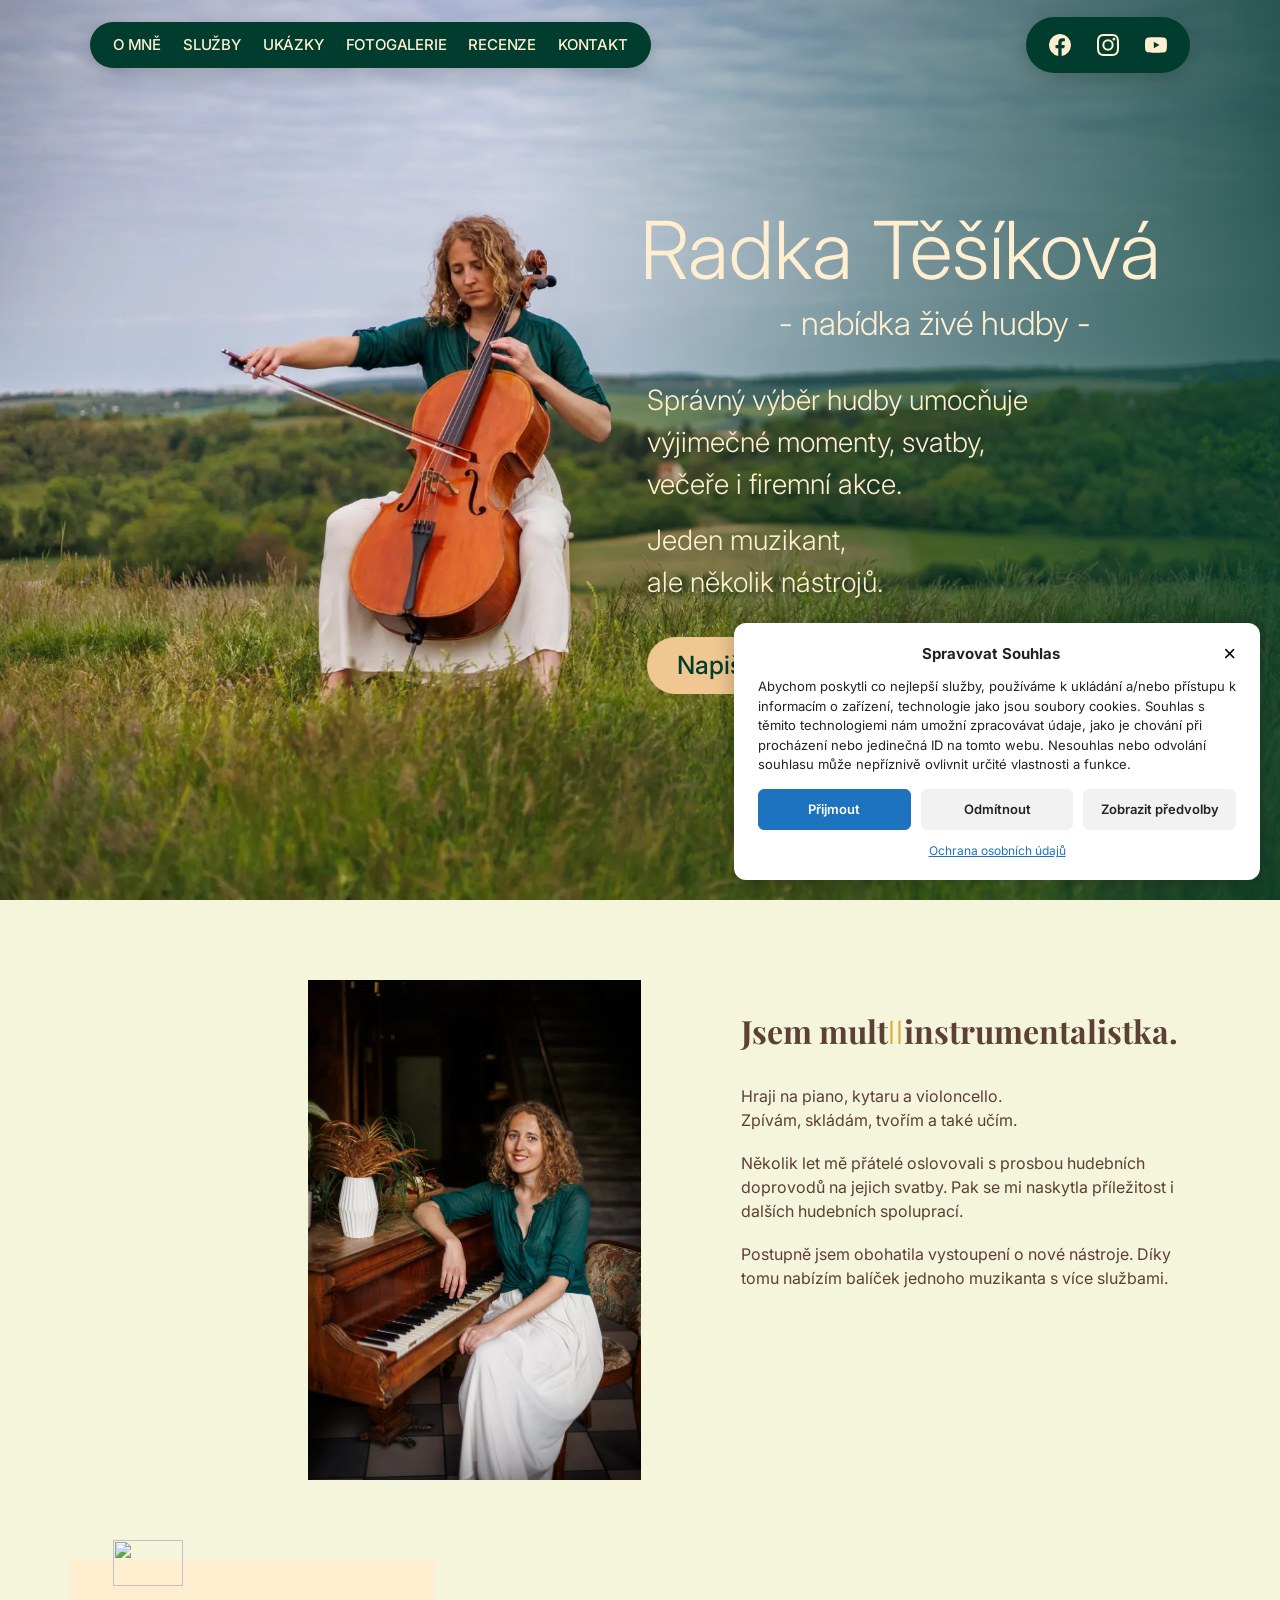
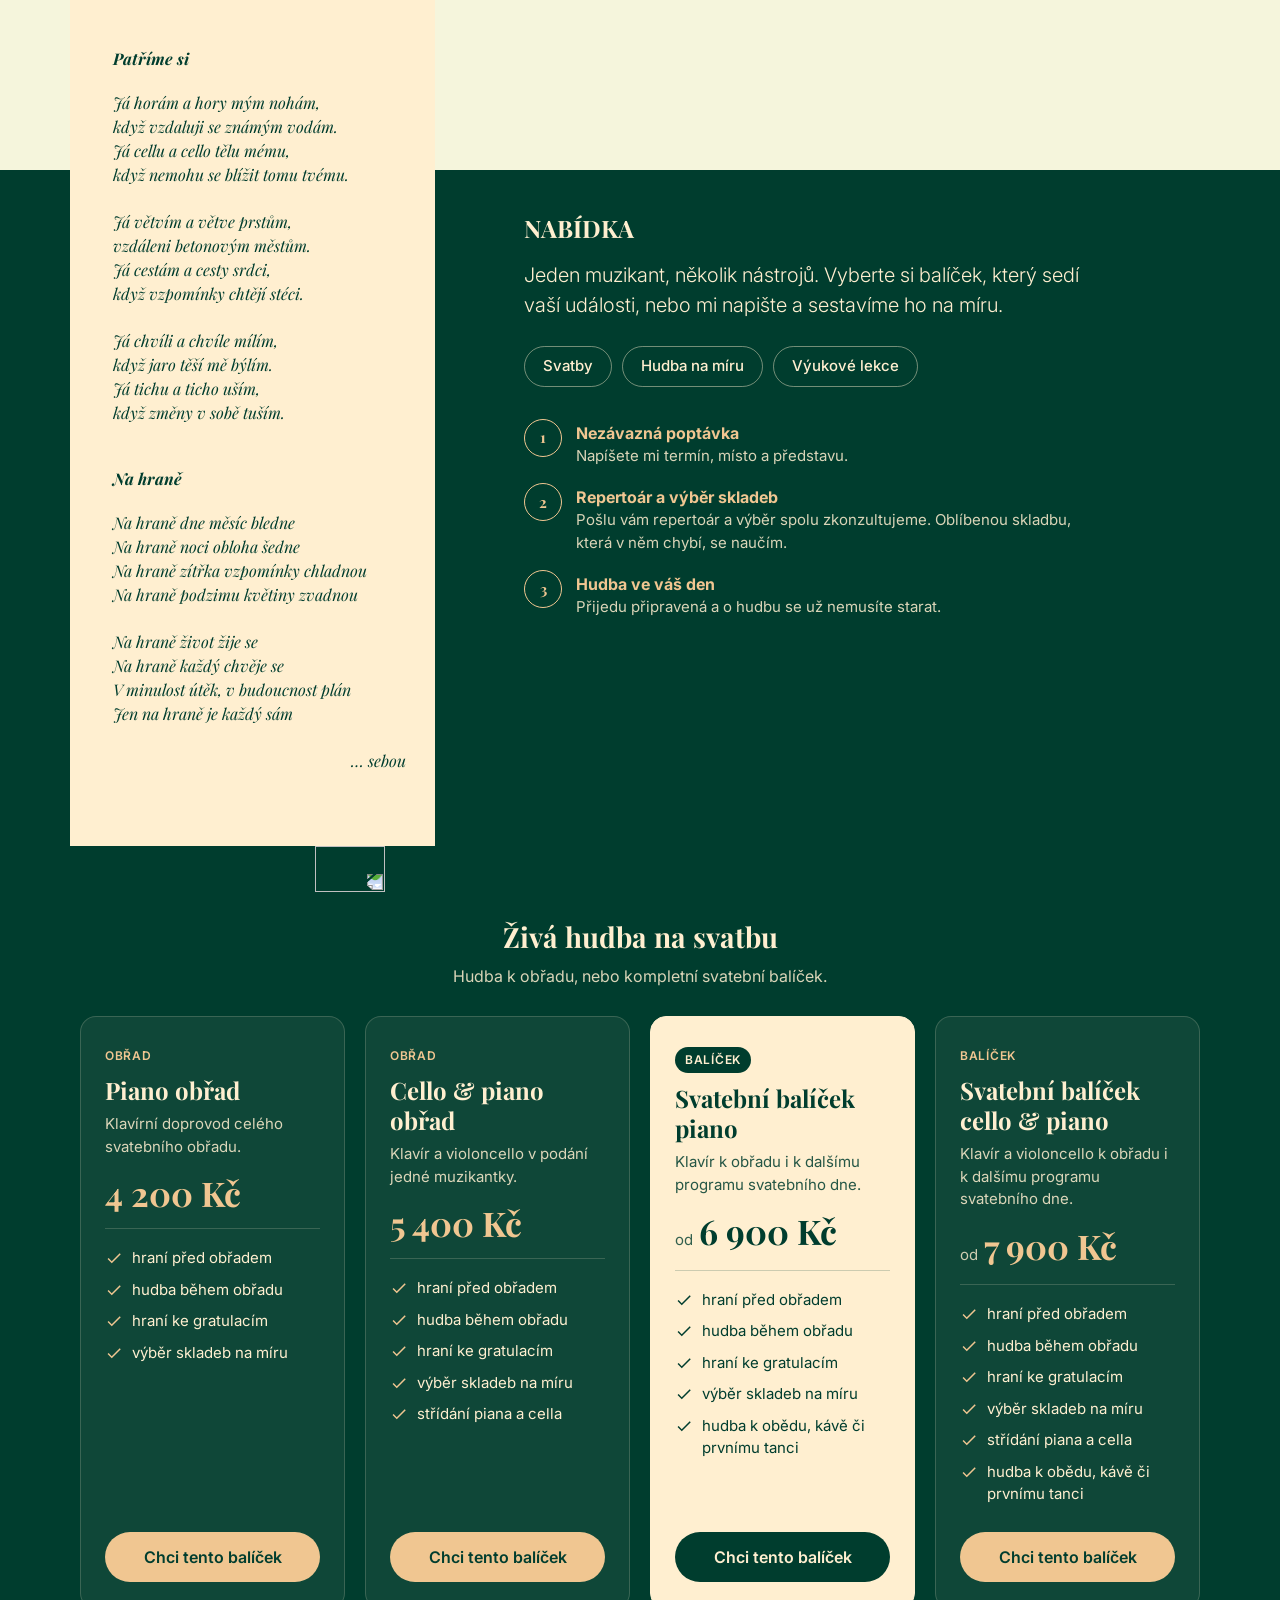
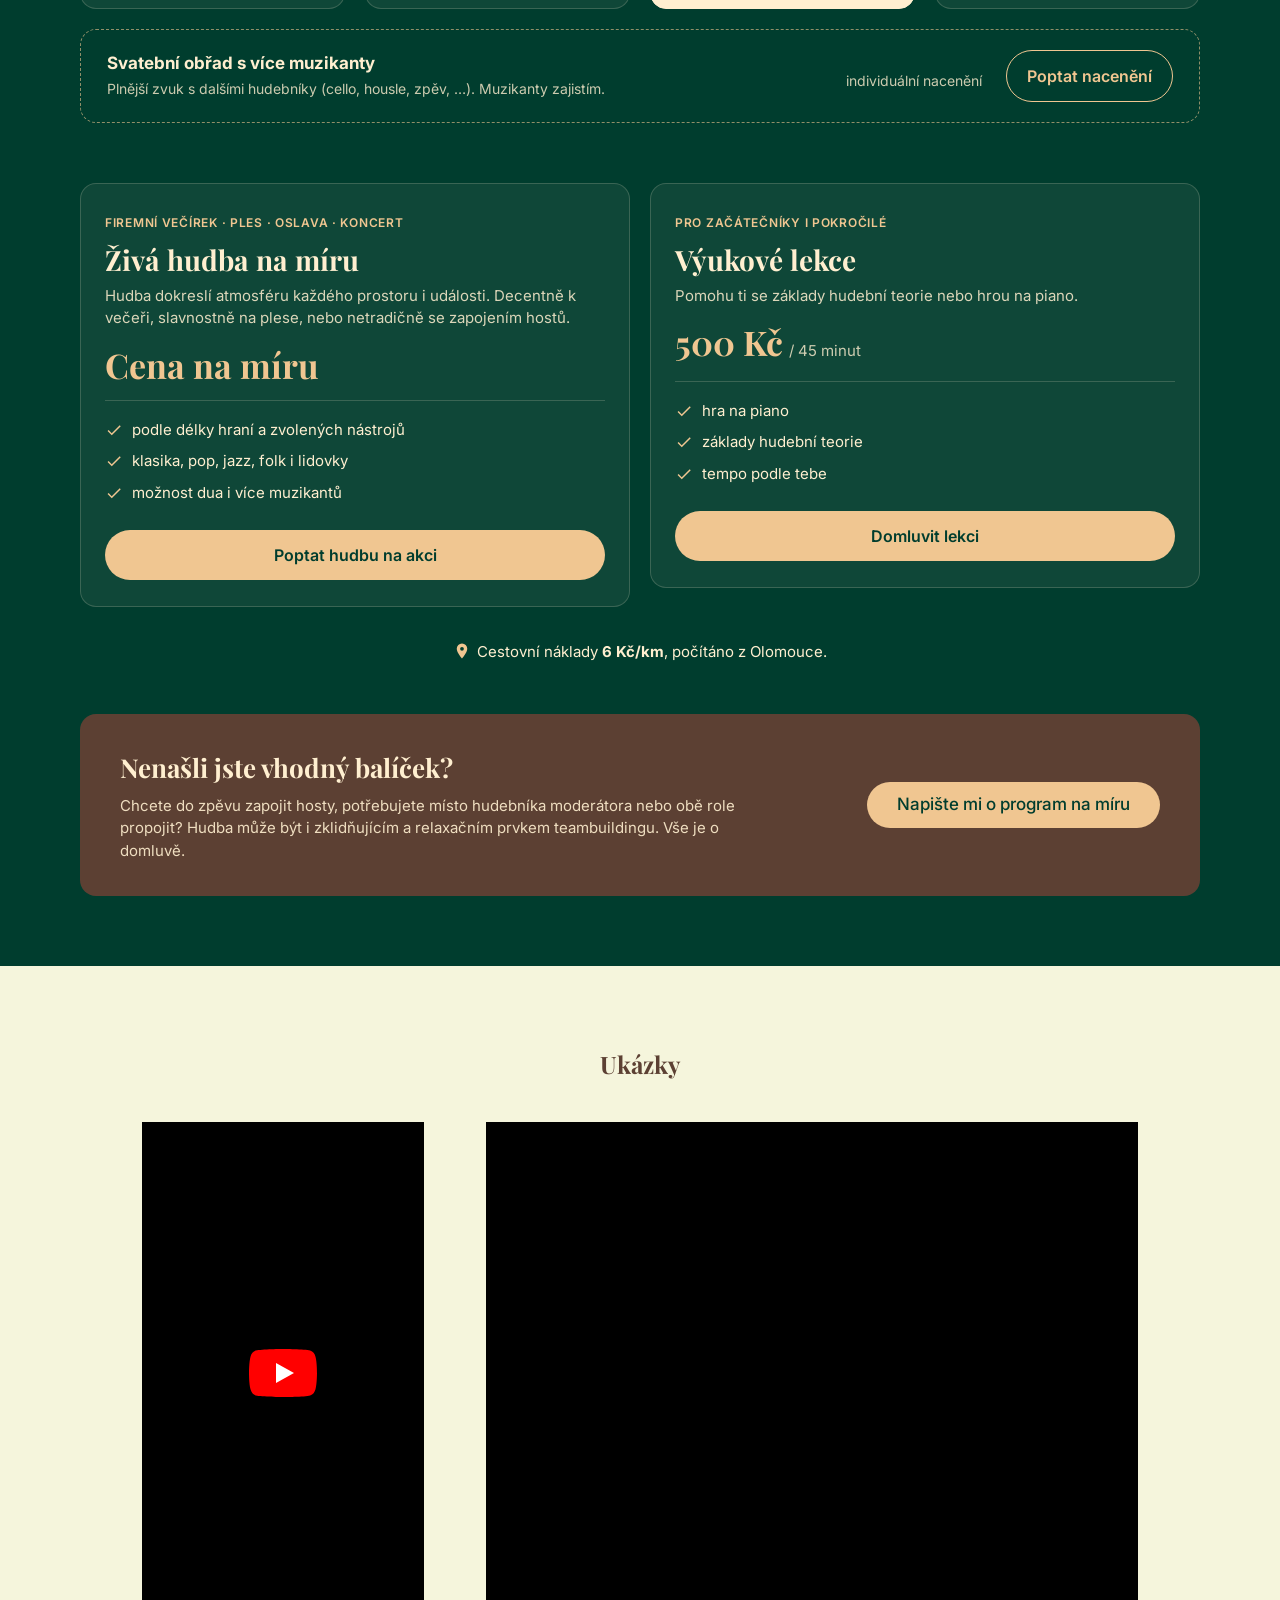
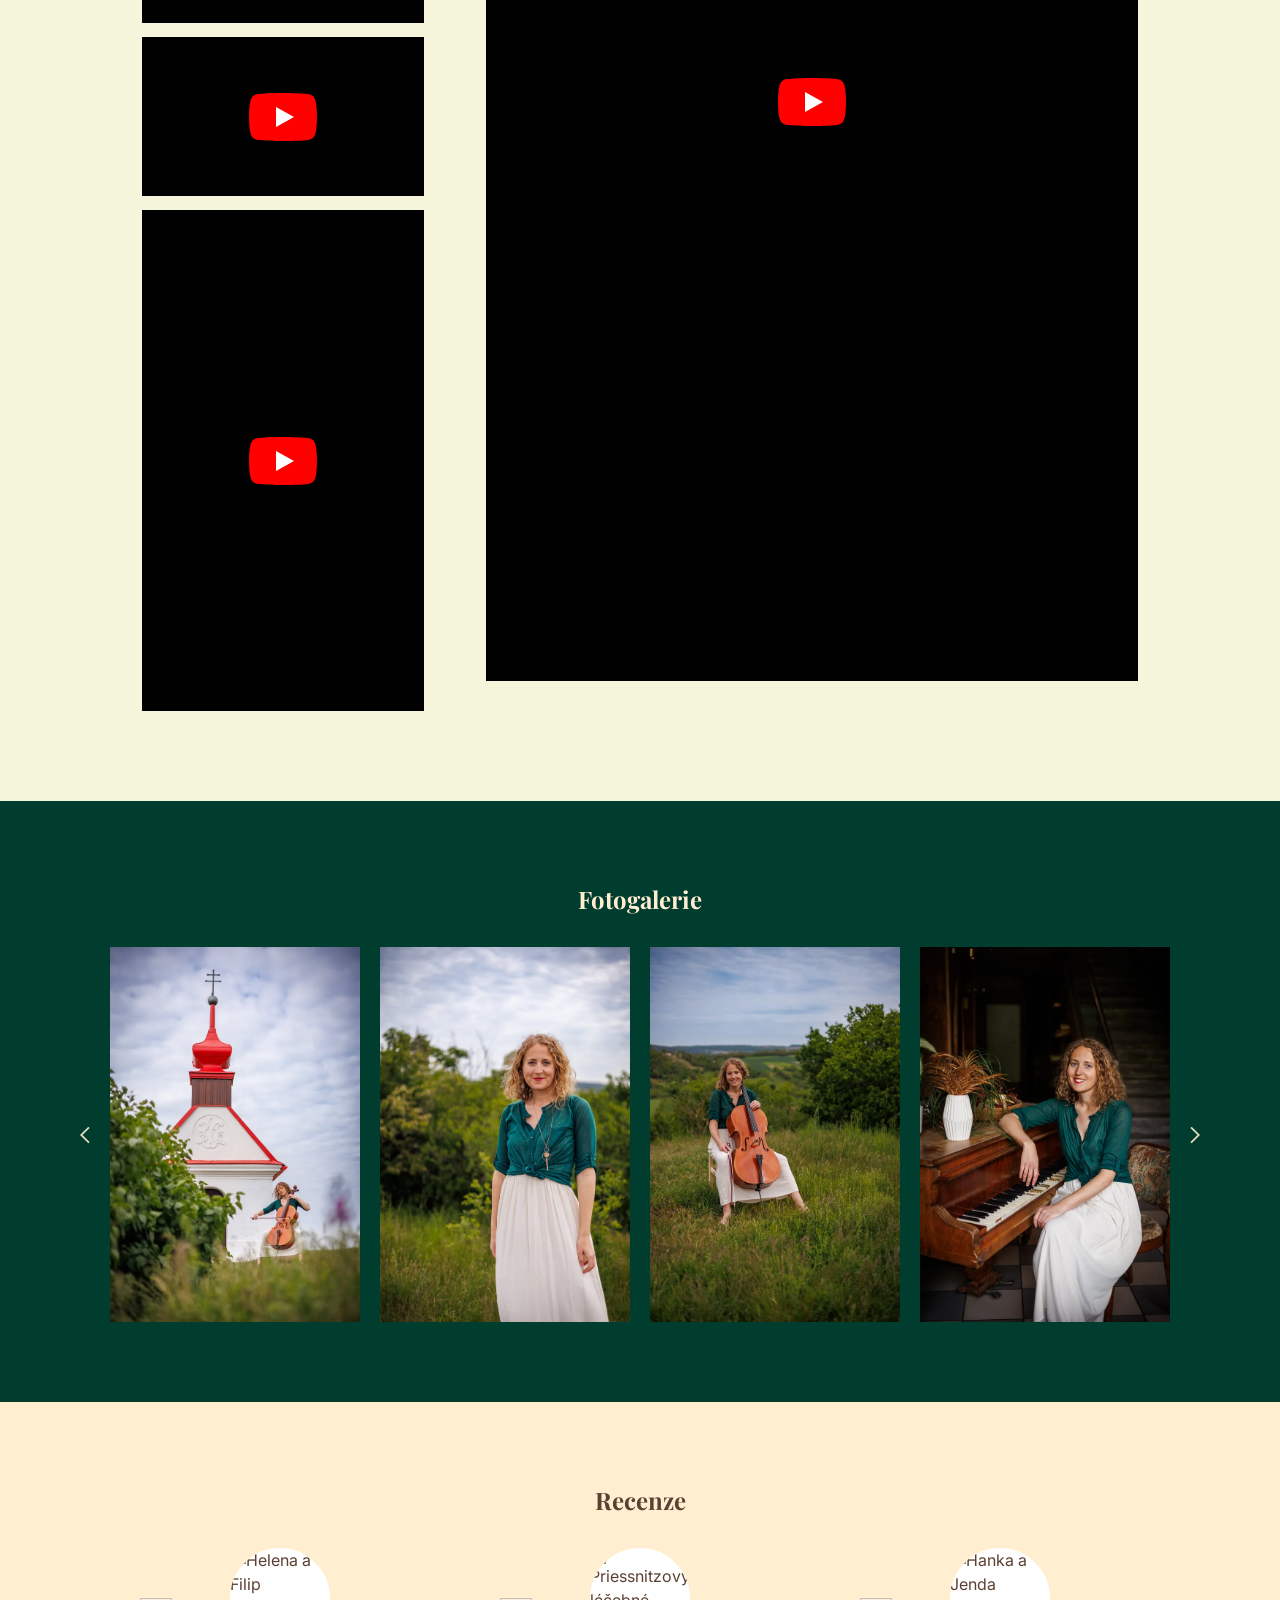
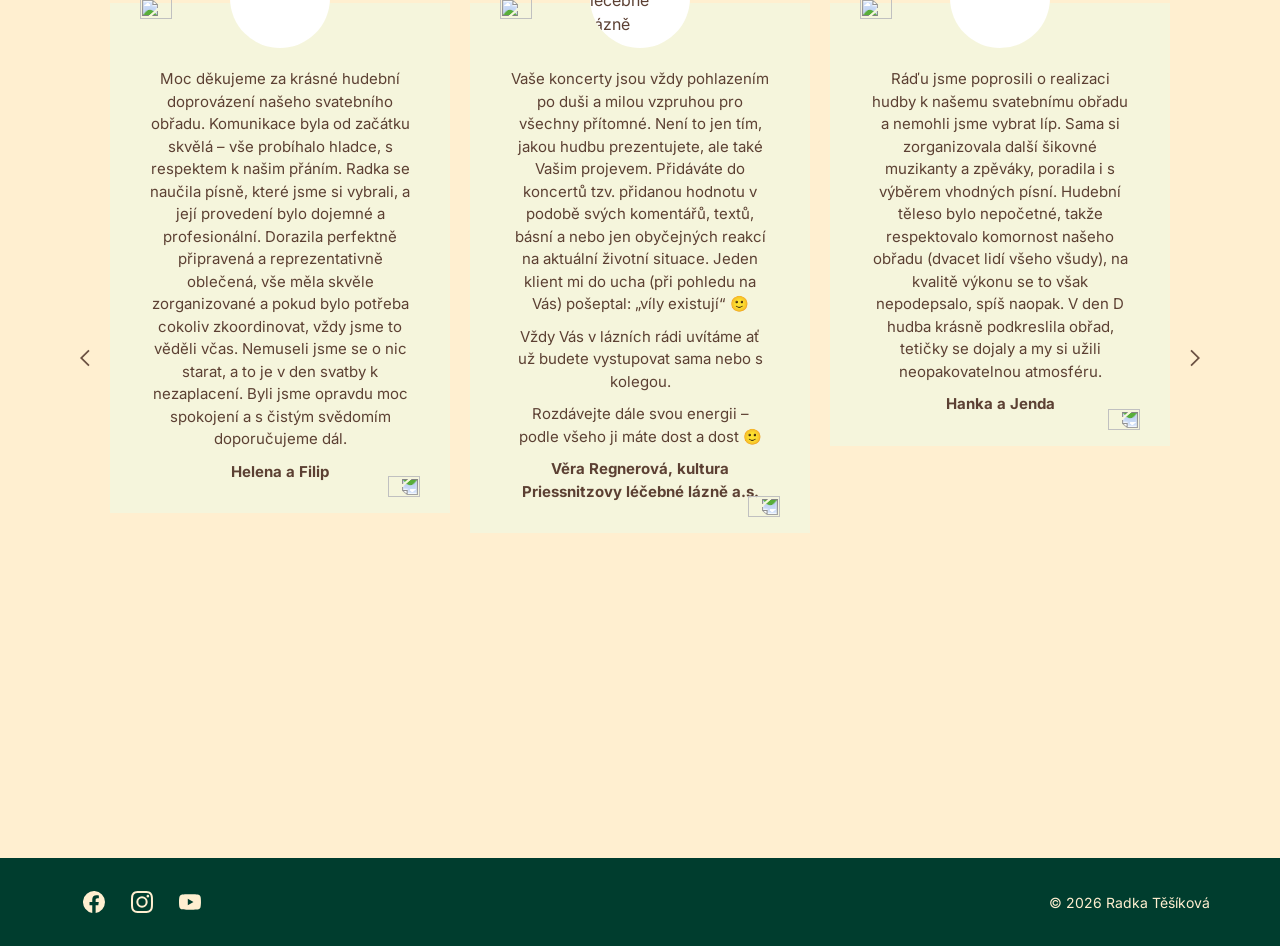
==== commit 829a6e2a: "Add files via upload" ====
--- a/index.html
+++ b/index.html
@@ -140,7 +140,7 @@
           <ul><li><svg class="ck" viewBox="0 0 24 24" aria-hidden="true"><path d="M9 16.2 4.8 12l-1.4 1.4L9 19 21 7l-1.4-1.4z"/></svg>hraní před obřadem</li><li><svg class="ck" viewBox="0 0 24 24" aria-hidden="true"><path d="M9 16.2 4.8 12l-1.4 1.4L9 19 21 7l-1.4-1.4z"/></svg>hudba během obřadu</li><li><svg class="ck" viewBox="0 0 24 24" aria-hidden="true"><path d="M9 16.2 4.8 12l-1.4 1.4L9 19 21 7l-1.4-1.4z"/></svg>hraní ke gratulacím</li><li><svg class="ck" viewBox="0 0 24 24" aria-hidden="true"><path d="M9 16.2 4.8 12l-1.4 1.4L9 19 21 7l-1.4-1.4z"/></svg>výběr skladeb na míru</li></ul>
           <a class="pkg-btn" href="kontakt.html?balicek=Piano%20ob%C5%99ad%20%284%20200%20K%C4%8D%29">Chci tento balíček</a>
         </article>
-        <article class="pkg featured">
+        <article class="pkg">
           <span class="pkg-badge">Obřad</span>
           <h4>Cello &amp; piano obřad</h4>
           <p class="pkg-desc">Klavír a violoncello v podání jedné muzikantky.</p>
@@ -148,7 +148,7 @@
           <ul><li><svg class="ck" viewBox="0 0 24 24" aria-hidden="true"><path d="M9 16.2 4.8 12l-1.4 1.4L9 19 21 7l-1.4-1.4z"/></svg>hraní před obřadem</li><li><svg class="ck" viewBox="0 0 24 24" aria-hidden="true"><path d="M9 16.2 4.8 12l-1.4 1.4L9 19 21 7l-1.4-1.4z"/></svg>hudba během obřadu</li><li><svg class="ck" viewBox="0 0 24 24" aria-hidden="true"><path d="M9 16.2 4.8 12l-1.4 1.4L9 19 21 7l-1.4-1.4z"/></svg>hraní ke gratulacím</li><li><svg class="ck" viewBox="0 0 24 24" aria-hidden="true"><path d="M9 16.2 4.8 12l-1.4 1.4L9 19 21 7l-1.4-1.4z"/></svg>výběr skladeb na míru</li><li><svg class="ck" viewBox="0 0 24 24" aria-hidden="true"><path d="M9 16.2 4.8 12l-1.4 1.4L9 19 21 7l-1.4-1.4z"/></svg>střídání piana a cella</li></ul>
           <a class="pkg-btn" href="kontakt.html?balicek=Cello%20%26%20piano%20ob%C5%99ad%20%285%20400%20K%C4%8D%29">Chci tento balíček</a>
         </article>
-        <article class="pkg">
+        <article class="pkg featured">
           <span class="pkg-badge">Balíček</span>
           <h4>Svatební balíček piano</h4>
           <p class="pkg-desc">Klavír k obřadu i k dalšímu programu svatebního dne.</p>
--- a/style.css
+++ b/style.css
@@ -157,6 +157,7 @@
 @media (max-width:1100px){.pkg-grid.four{grid-template-columns:repeat(2,1fr)}}
 @media (max-width:1024px){.offer-intro{grid-column:1;padding-top:70px}}
 @media (max-width:767px){
+  .poems{display:none}
   .offer-intro{text-align:left}
   .offer-intro .lead{font-size:18px}
   .packages{margin-top:50px;padding:0}
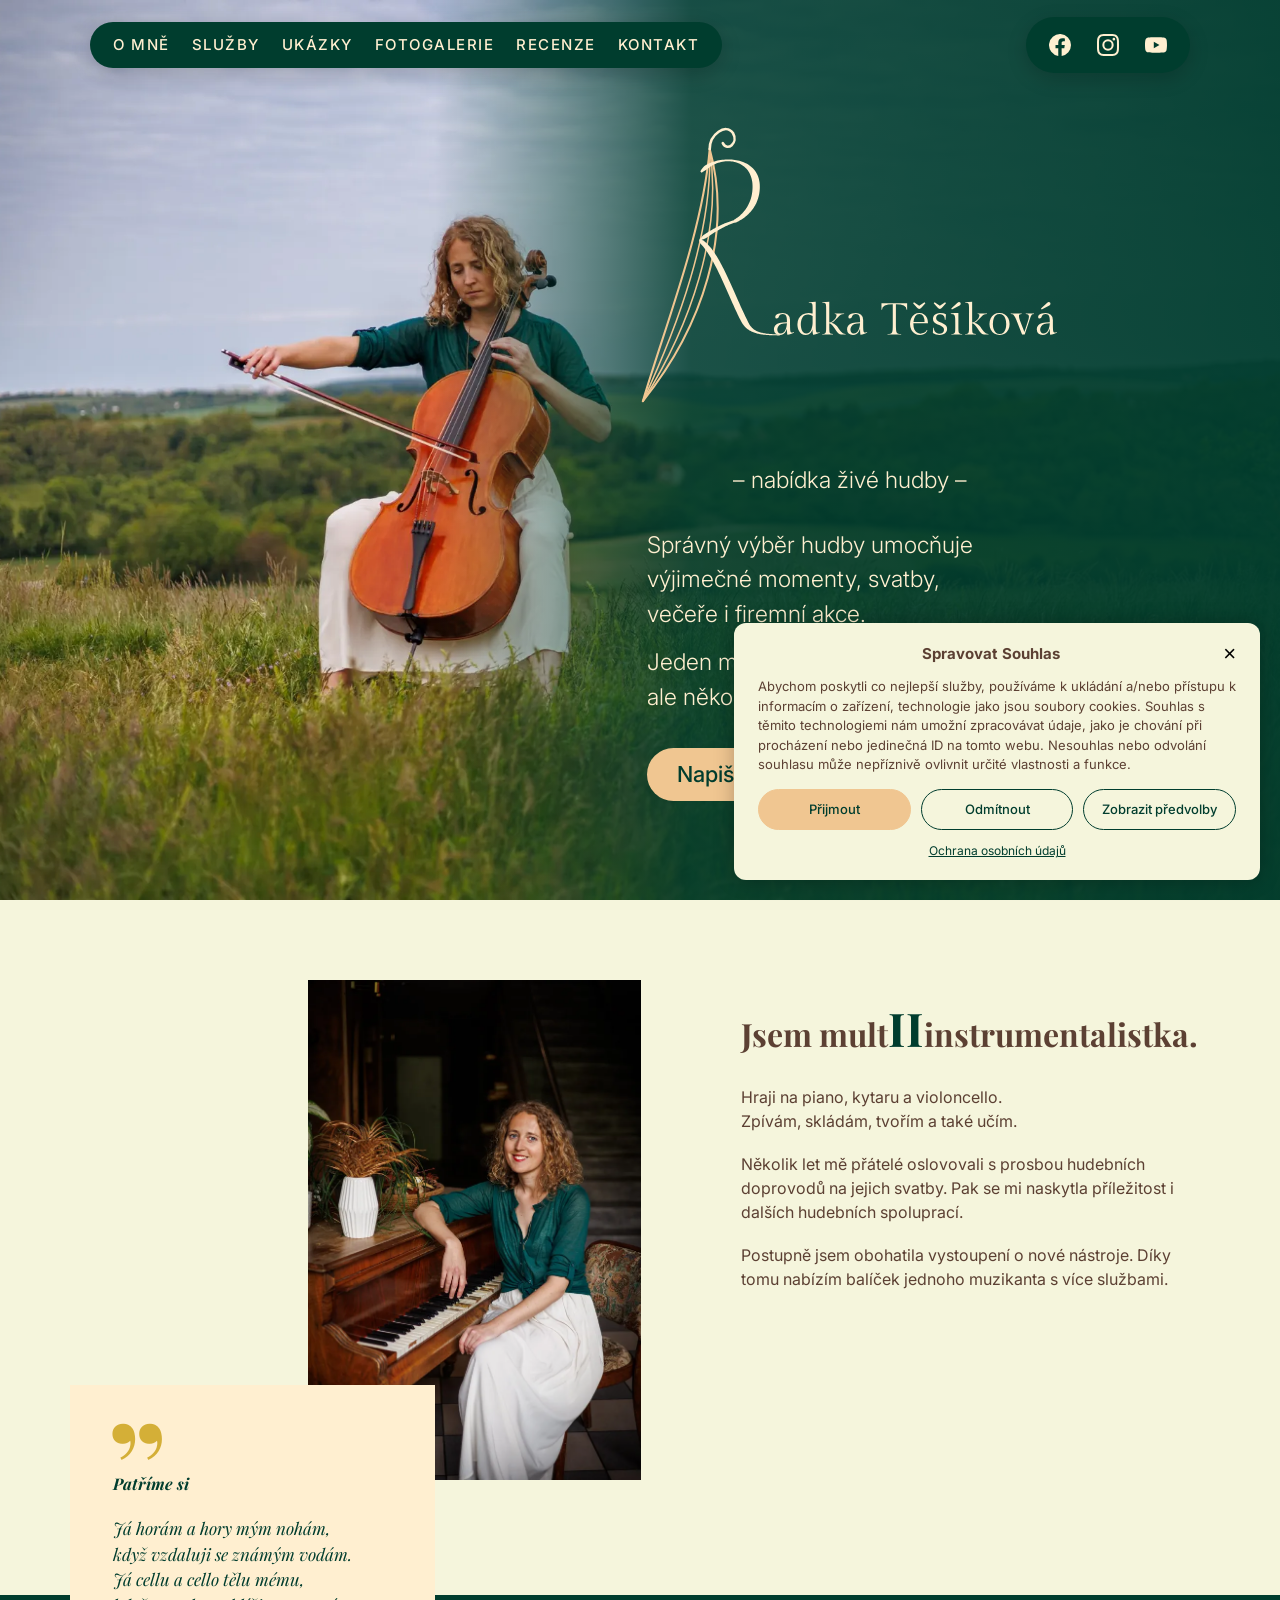
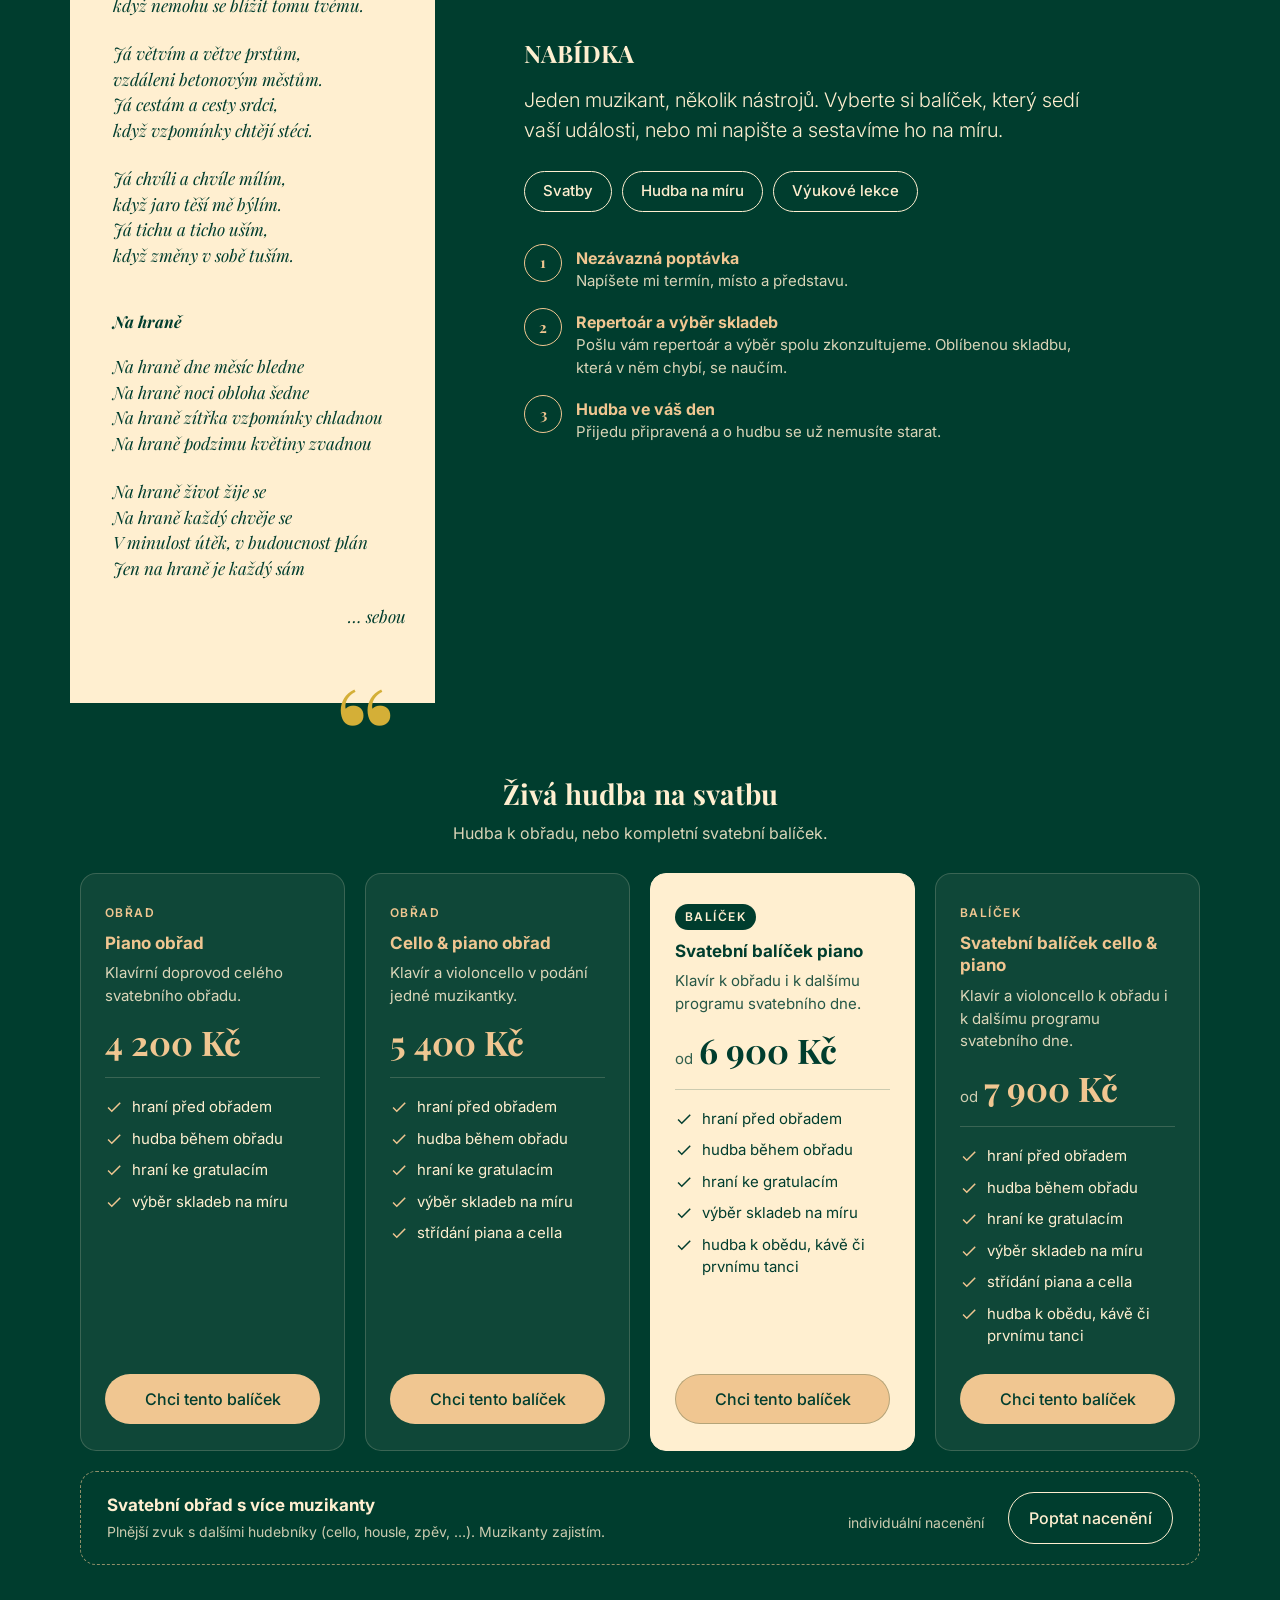
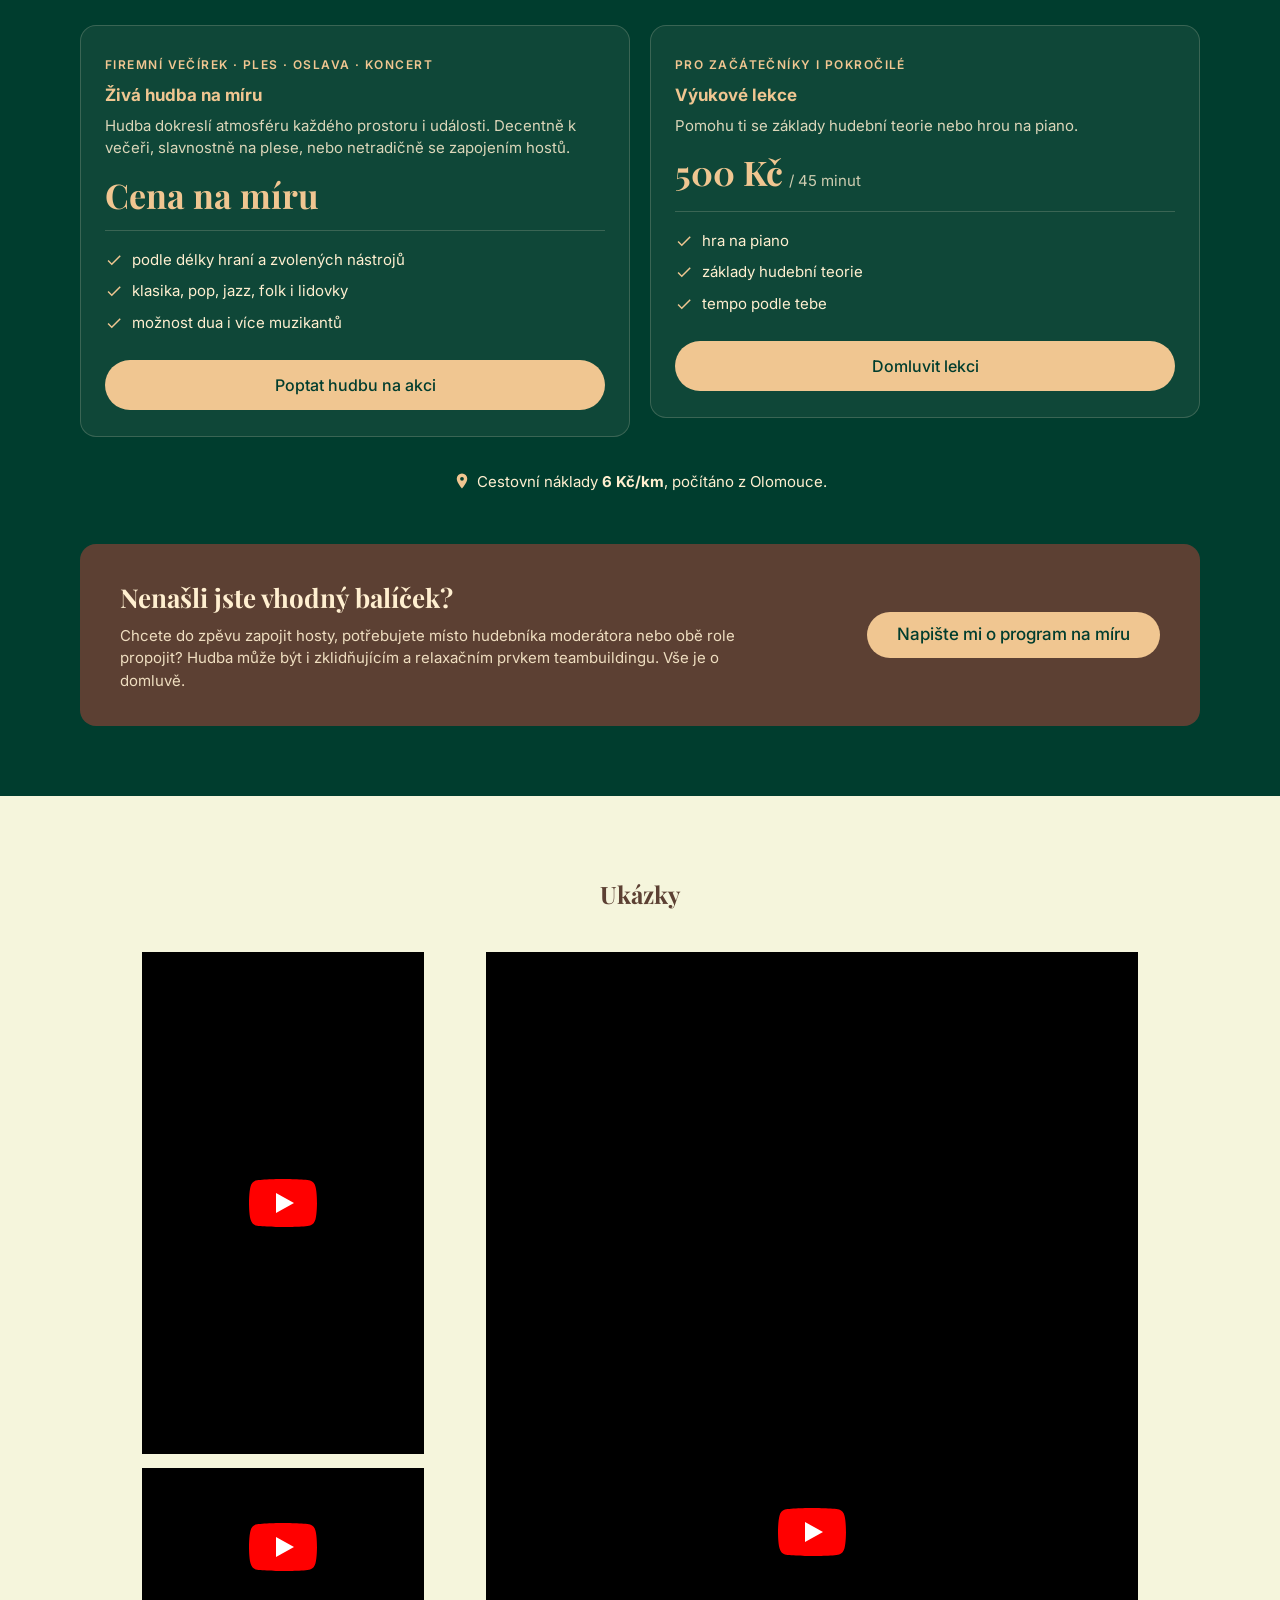
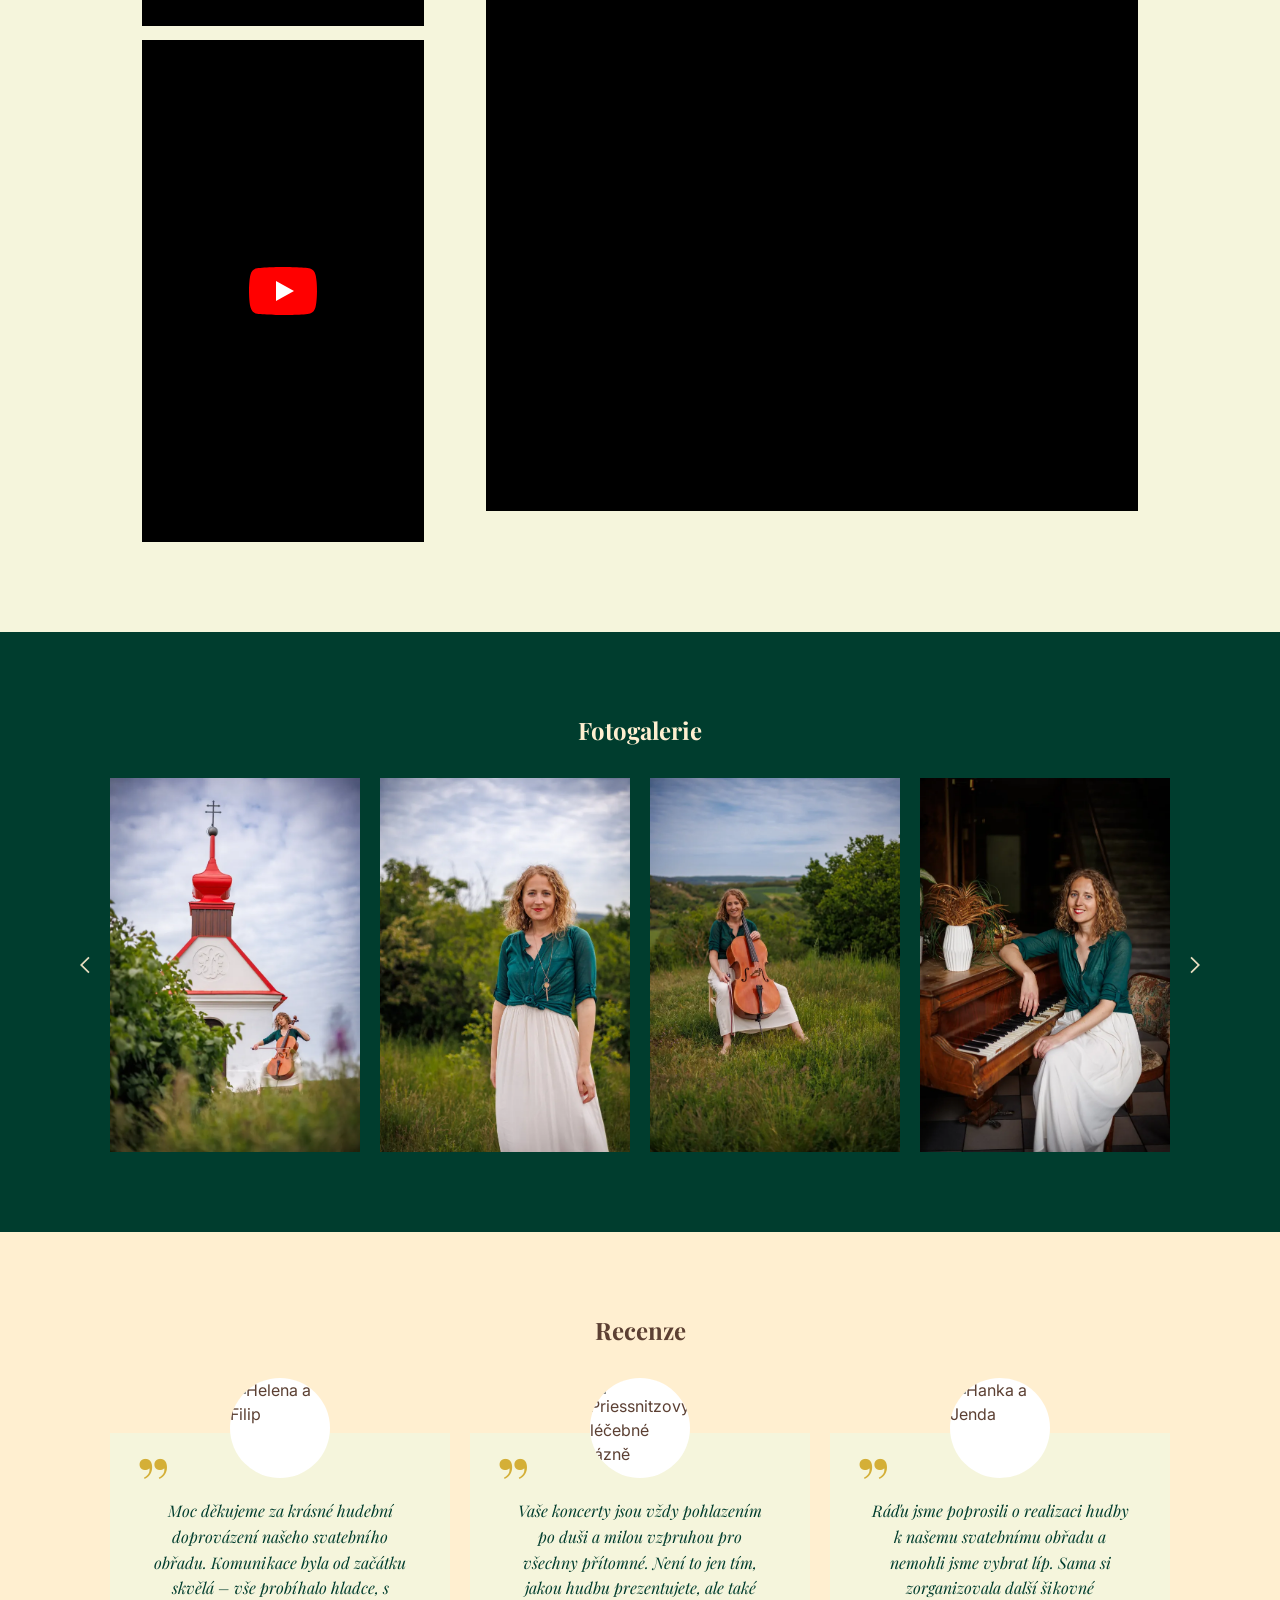
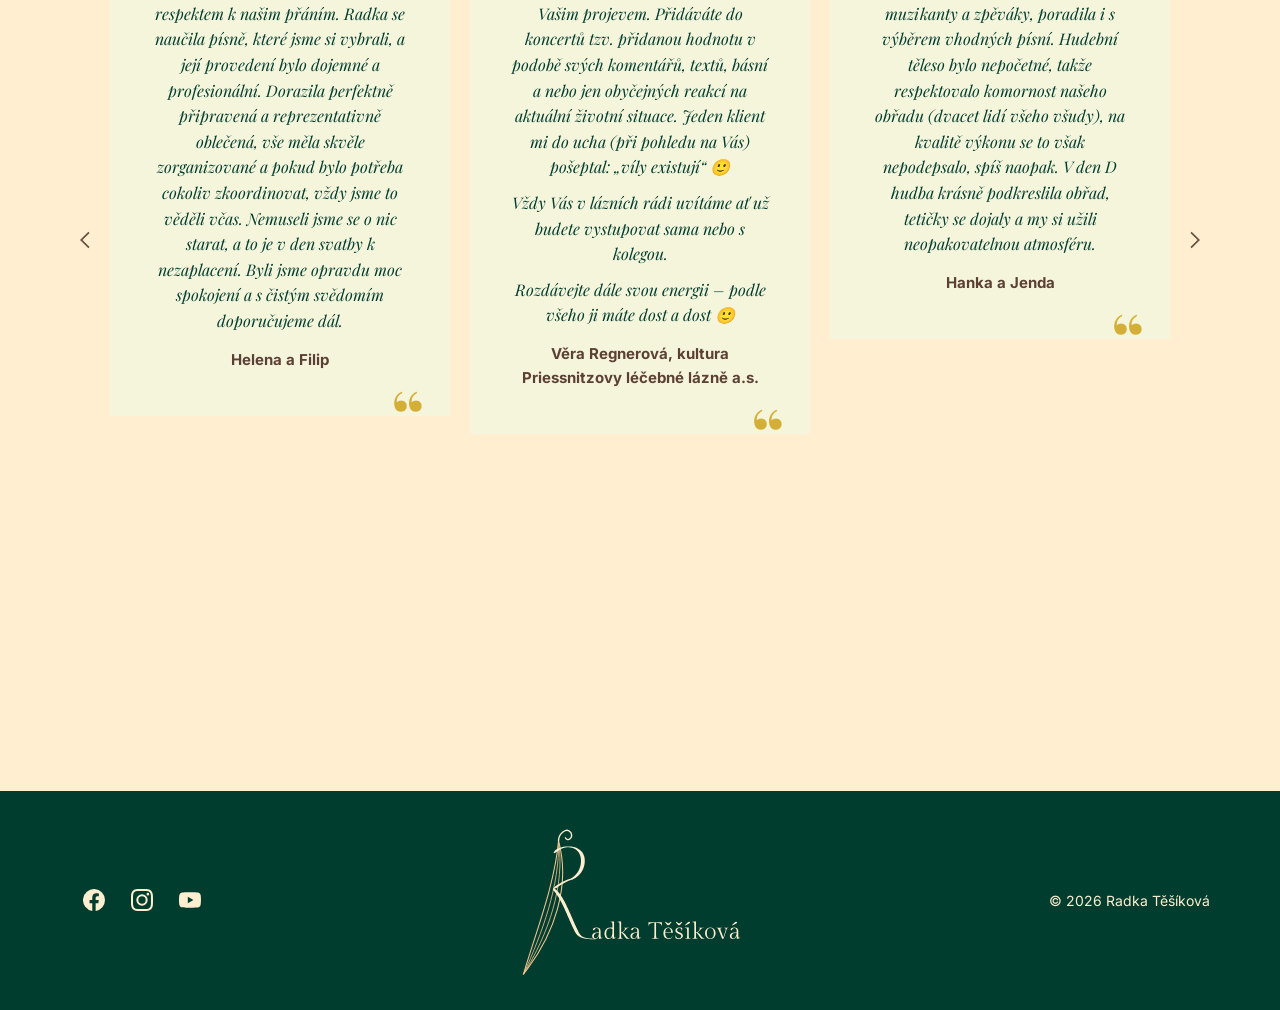
==== commit a4ca709e: "Add files via upload" ====
--- a/index.html
+++ b/index.html
@@ -17,7 +17,13 @@
 <meta name="twitter:card" content="summary_large_image">
 <link rel="preconnect" href="https://fonts.googleapis.com">
 <link rel="preconnect" href="https://fonts.gstatic.com" crossorigin>
-<link href="https://fonts.googleapis.com/css2?family=Inter:wght@300;400;500;700&family=Playfair+Display:ital,wght@0,400;0,700;1,300;1,400;1,700&display=swap" rel="stylesheet">
+<link href="https://fonts.googleapis.com/css2?family=Gilda+Display&family=Inter:wght@300;400;500;700&family=Playfair+Display:ital,wght@0,400;0,700;1,400;1,700&display=swap" rel="stylesheet">
+<link rel="icon" href="favicon.svg" type="image/svg+xml">
+<link rel="icon" href="favicon-32.png" sizes="32x32" type="image/png">
+<link rel="icon" href="favicon.ico" sizes="any">
+<link rel="apple-touch-icon" href="apple-touch-icon.png">
+<link rel="manifest" href="site.webmanifest">
+<meta name="theme-color" content="#003D2E">
 <link rel="stylesheet" href="style.css">
 </head>
 <body>
@@ -53,8 +59,8 @@
 <section class="hero" id="hero">
   <div class="hero-content">
     <div class="inner">
-      <h1>Radka Těšíková</h1>
-      <h2>- nabídka živé hudby -</h2>
+      <h1 class="hero-logo"><img src="rt-logo-negativ.svg" alt="Radka Těšíková" width="434" height="296"></h1>
+      <h2>– nabídka živé hudby –</h2>
       <p>Správný výběr hudby umocňuje<br>výjimečné momenty, svatby,<br>večeře i firemní akce.</p>
       <p>Jeden muzikant,<br>ale několik nástrojů.</p>
       <div class="btn-wrap"><a class="btn-hero" href="kontakt.html">Napište mi</a></div>
@@ -66,8 +72,8 @@
 <section class="hero-mobile">
   <div class="hm-photo"><img src="hero-mobil.webp" alt="violoncellistka Radka Těšíková" width="1020" height="1020"></div>
   <div class="hm-text">
-    <h1>Radka Těšíková</h1>
-    <h2>- nabídka živé hudby -</h2>
+    <h1 class="hero-logo"><img src="rt-logo-negativ.svg" alt="Radka Těšíková" width="434" height="296"></h1>
+    <h2>– nabídka živé hudby –</h2>
     <p>Správný výběr hudby umocňuje výjimečné momenty, svatby, večeře i firemní akce.</p>
     <p class="strong">Jeden muzikant, ale několik nástrojů.</p>
     <a class="btn-hero" href="kontakt.html">Napište mi</a>
@@ -91,9 +97,15 @@
 
 <!-- ===== Služby ===== -->
 <section class="services" id="services">
+  <svg class="strings-orn" viewBox="0 0 70 1000" preserveAspectRatio="none" aria-hidden="true" focusable="false">
+    <path d="M52,0 C40,380 22,720 12,1000" stroke-width="1.6"/>
+    <path d="M52,0 C47,380 30,720 12,1000" stroke-width="1.1"/>
+    <path d="M52,0 C54,380 38,720 12,1000" stroke-width="1.1"/>
+    <path d="M52,0 C61,380 46,720 12,1000" stroke-width="1.6"/>
+  </svg>
   <div class="services-grid">
     <aside class="poems reveal">
-      <img class="q q-top" src="https://radkatesikova.cz/wp-content/uploads/2025/07/uvozovky.png" alt="">
+      <span class="q q-top" aria-hidden="true">„</span>
       <div class="poem">
         <h2>Patříme si</h2>
         <p>Já horám a hory mým nohám,<br>když vzdaluji se známým vodám.<br>Já cellu a cello tělu mému,<br>když nemohu se blížit tomu tvému.</p>
@@ -106,7 +118,7 @@
         <p>Na hraně život žije se<br>Na hraně každý chvěje se<br>V minulost útěk, v budoucnost plán<br>Jen na hraně je každý sám</p>
         <p class="end">… sebou</p>
       </div>
-      <img class="q q-bottom" src="https://radkatesikova.cz/wp-content/uploads/2025/07/uvozovky.png" alt="">
+      <span class="q q-bottom" aria-hidden="true">“</span>
     </aside>
 
     <div class="offer-intro reveal">
@@ -136,7 +148,7 @@
           <span class="pkg-badge">Obřad</span>
           <h4>Piano obřad</h4>
           <p class="pkg-desc">Klavírní doprovod celého svatebního obřadu.</p>
-          <div class="pkg-price"><span class="amount">4 200 Kč</span></div>
+          <div class="pkg-price"><span class="amount">4&nbsp;200&nbsp;Kč</span></div>
           <ul><li><svg class="ck" viewBox="0 0 24 24" aria-hidden="true"><path d="M9 16.2 4.8 12l-1.4 1.4L9 19 21 7l-1.4-1.4z"/></svg>hraní před obřadem</li><li><svg class="ck" viewBox="0 0 24 24" aria-hidden="true"><path d="M9 16.2 4.8 12l-1.4 1.4L9 19 21 7l-1.4-1.4z"/></svg>hudba během obřadu</li><li><svg class="ck" viewBox="0 0 24 24" aria-hidden="true"><path d="M9 16.2 4.8 12l-1.4 1.4L9 19 21 7l-1.4-1.4z"/></svg>hraní ke gratulacím</li><li><svg class="ck" viewBox="0 0 24 24" aria-hidden="true"><path d="M9 16.2 4.8 12l-1.4 1.4L9 19 21 7l-1.4-1.4z"/></svg>výběr skladeb na míru</li></ul>
           <a class="pkg-btn" href="kontakt.html?balicek=Piano%20ob%C5%99ad%20%284%20200%20K%C4%8D%29">Chci tento balíček</a>
         </article>
@@ -144,7 +156,7 @@
           <span class="pkg-badge">Obřad</span>
           <h4>Cello &amp; piano obřad</h4>
           <p class="pkg-desc">Klavír a violoncello v podání jedné muzikantky.</p>
-          <div class="pkg-price"><span class="amount">5 400 Kč</span></div>
+          <div class="pkg-price"><span class="amount">5&nbsp;400&nbsp;Kč</span></div>
           <ul><li><svg class="ck" viewBox="0 0 24 24" aria-hidden="true"><path d="M9 16.2 4.8 12l-1.4 1.4L9 19 21 7l-1.4-1.4z"/></svg>hraní před obřadem</li><li><svg class="ck" viewBox="0 0 24 24" aria-hidden="true"><path d="M9 16.2 4.8 12l-1.4 1.4L9 19 21 7l-1.4-1.4z"/></svg>hudba během obřadu</li><li><svg class="ck" viewBox="0 0 24 24" aria-hidden="true"><path d="M9 16.2 4.8 12l-1.4 1.4L9 19 21 7l-1.4-1.4z"/></svg>hraní ke gratulacím</li><li><svg class="ck" viewBox="0 0 24 24" aria-hidden="true"><path d="M9 16.2 4.8 12l-1.4 1.4L9 19 21 7l-1.4-1.4z"/></svg>výběr skladeb na míru</li><li><svg class="ck" viewBox="0 0 24 24" aria-hidden="true"><path d="M9 16.2 4.8 12l-1.4 1.4L9 19 21 7l-1.4-1.4z"/></svg>střídání piana a cella</li></ul>
           <a class="pkg-btn" href="kontakt.html?balicek=Cello%20%26%20piano%20ob%C5%99ad%20%285%20400%20K%C4%8D%29">Chci tento balíček</a>
         </article>
@@ -152,7 +164,7 @@
           <span class="pkg-badge">Balíček</span>
           <h4>Svatební balíček piano</h4>
           <p class="pkg-desc">Klavír k obřadu i k dalšímu programu svatebního dne.</p>
-          <div class="pkg-price"><span class="from">od</span><span class="amount">6 900 Kč</span></div>
+          <div class="pkg-price"><span class="from">od</span><span class="amount">6&nbsp;900&nbsp;Kč</span></div>
           <ul><li><svg class="ck" viewBox="0 0 24 24" aria-hidden="true"><path d="M9 16.2 4.8 12l-1.4 1.4L9 19 21 7l-1.4-1.4z"/></svg>hraní před obřadem</li><li><svg class="ck" viewBox="0 0 24 24" aria-hidden="true"><path d="M9 16.2 4.8 12l-1.4 1.4L9 19 21 7l-1.4-1.4z"/></svg>hudba během obřadu</li><li><svg class="ck" viewBox="0 0 24 24" aria-hidden="true"><path d="M9 16.2 4.8 12l-1.4 1.4L9 19 21 7l-1.4-1.4z"/></svg>hraní ke gratulacím</li><li><svg class="ck" viewBox="0 0 24 24" aria-hidden="true"><path d="M9 16.2 4.8 12l-1.4 1.4L9 19 21 7l-1.4-1.4z"/></svg>výběr skladeb na míru</li><li><svg class="ck" viewBox="0 0 24 24" aria-hidden="true"><path d="M9 16.2 4.8 12l-1.4 1.4L9 19 21 7l-1.4-1.4z"/></svg>hudba k obědu, kávě či prvnímu tanci</li></ul>
           <a class="pkg-btn" href="kontakt.html?balicek=Svatebn%C3%AD%20bal%C3%AD%C4%8Dek%20piano%20%28od%206%20900%20K%C4%8D%29">Chci tento balíček</a>
         </article>
@@ -160,7 +172,7 @@
           <span class="pkg-badge">Balíček</span>
           <h4>Svatební balíček cello &amp; piano</h4>
           <p class="pkg-desc">Klavír a violoncello k obřadu i k dalšímu programu svatebního dne.</p>
-          <div class="pkg-price"><span class="from">od</span><span class="amount">7 900 Kč</span></div>
+          <div class="pkg-price"><span class="from">od</span><span class="amount">7&nbsp;900&nbsp;Kč</span></div>
           <ul><li><svg class="ck" viewBox="0 0 24 24" aria-hidden="true"><path d="M9 16.2 4.8 12l-1.4 1.4L9 19 21 7l-1.4-1.4z"/></svg>hraní před obřadem</li><li><svg class="ck" viewBox="0 0 24 24" aria-hidden="true"><path d="M9 16.2 4.8 12l-1.4 1.4L9 19 21 7l-1.4-1.4z"/></svg>hudba během obřadu</li><li><svg class="ck" viewBox="0 0 24 24" aria-hidden="true"><path d="M9 16.2 4.8 12l-1.4 1.4L9 19 21 7l-1.4-1.4z"/></svg>hraní ke gratulacím</li><li><svg class="ck" viewBox="0 0 24 24" aria-hidden="true"><path d="M9 16.2 4.8 12l-1.4 1.4L9 19 21 7l-1.4-1.4z"/></svg>výběr skladeb na míru</li><li><svg class="ck" viewBox="0 0 24 24" aria-hidden="true"><path d="M9 16.2 4.8 12l-1.4 1.4L9 19 21 7l-1.4-1.4z"/></svg>střídání piana a cella</li><li><svg class="ck" viewBox="0 0 24 24" aria-hidden="true"><path d="M9 16.2 4.8 12l-1.4 1.4L9 19 21 7l-1.4-1.4z"/></svg>hudba k obědu, kávě či prvnímu tanci</li></ul>
           <a class="pkg-btn" href="kontakt.html?balicek=Svatebn%C3%AD%20bal%C3%AD%C4%8Dek%20cello%20%26%20piano%20%28od%207%20900%20K%C4%8D%29">Chci tento balíček</a>
         </article>
@@ -188,14 +200,14 @@
           <span class="pkg-badge">Pro začátečníky i pokročilé</span>
           <h4>Výukové lekce</h4>
           <p class="pkg-desc">Pomohu ti se základy hudební teorie nebo hrou na piano.</p>
-          <div class="pkg-price"><span class="amount">500 Kč</span><span class="unit">/ 45 minut</span></div>
+          <div class="pkg-price"><span class="amount">500&nbsp;Kč</span><span class="unit">/&nbsp;45&nbsp;minut</span></div>
           <ul><li><svg class="ck" viewBox="0 0 24 24" aria-hidden="true"><path d="M9 16.2 4.8 12l-1.4 1.4L9 19 21 7l-1.4-1.4z"/></svg>hra na piano</li><li><svg class="ck" viewBox="0 0 24 24" aria-hidden="true"><path d="M9 16.2 4.8 12l-1.4 1.4L9 19 21 7l-1.4-1.4z"/></svg>základy hudební teorie</li><li><svg class="ck" viewBox="0 0 24 24" aria-hidden="true"><path d="M9 16.2 4.8 12l-1.4 1.4L9 19 21 7l-1.4-1.4z"/></svg>tempo podle tebe</li></ul>
           <a class="pkg-btn" href="kontakt.html?balicek=V%C3%BDukov%C3%A1%20lekce">Domluvit lekci</a>
         </article>
       </div>
     </div>
 
-    <p class="travel-note reveal"><svg viewBox="0 0 24 24" aria-hidden="true"><path d="M12 2a7 7 0 0 0-7 7c0 5.2 7 13 7 13s7-7.8 7-13a7 7 0 0 0-7-7zm0 9.5A2.5 2.5 0 1 1 12 6.5a2.5 2.5 0 0 1 0 5z"/></svg>Cestovní náklady <b>6 Kč/km</b>, počítáno z Olomouce.</p>
+    <p class="travel-note reveal"><svg viewBox="0 0 24 24" aria-hidden="true"><path d="M12 2a7 7 0 0 0-7 7c0 5.2 7 13 7 13s7-7.8 7-13a7 7 0 0 0-7-7zm0 9.5A2.5 2.5 0 1 1 12 6.5a2.5 2.5 0 0 1 0 5z"/></svg>Cestovní náklady <b>6&nbsp;Kč/km</b>, počítáno z Olomouce.</p>
 
     <div class="custom-cta reveal">
       <div>
@@ -251,55 +263,55 @@
         <div class="carousel-slide"><div class="review">
           <img class="avatar" src="https://radkatesikova.cz/wp-content/uploads/2025/07/recenze_1-1.webp" alt="Helena a Filip" loading="lazy">
           <div class="review-card">
-            <img class="q q-top" src="https://radkatesikova.cz/wp-content/uploads/2025/07/uvozovky-hnede.png" alt="">
+            <span class="q q-top" aria-hidden="true">„</span>
             <p>Moc děkujeme za krásné hudební doprovázení našeho svatebního obřadu. Komunikace byla od začátku skvělá – vše probíhalo hladce, s respektem k našim přáním. Radka se naučila písně, které jsme si vybrali, a její provedení bylo dojemné a profesionální. Dorazila perfektně připravená a reprezentativně oblečená, vše měla skvěle zorganizované a pokud bylo potřeba cokoliv zkoordinovat, vždy jsme to věděli včas. Nemuseli jsme se o nic starat, a to je v den svatby k nezaplacení. Byli jsme opravdu moc spokojení a s čistým svědomím doporučujeme dál.</p>
             <p class="name">Helena a Filip</p>
-            <img class="q q-bottom" src="https://radkatesikova.cz/wp-content/uploads/2025/07/uvozovky-hnede.png" alt="">
+            <span class="q q-bottom" aria-hidden="true">“</span>
           </div>
         </div></div>
 
         <div class="carousel-slide"><div class="review">
           <img class="avatar" src="https://radkatesikova.cz/wp-content/uploads/2025/08/logo_pll_1_oprva.webp" alt="Priessnitzovy léčebné lázně" loading="lazy">
           <div class="review-card">
-            <img class="q q-top" src="https://radkatesikova.cz/wp-content/uploads/2025/07/uvozovky-hnede.png" alt="">
+            <span class="q q-top" aria-hidden="true">„</span>
             <p>Vaše koncerty jsou vždy pohlazením po duši a milou vzpruhou pro všechny přítomné. Není to jen tím, jakou hudbu prezentujete, ale také Vašim projevem. Přidáváte do koncertů tzv. přidanou hodnotu v podobě svých komentářů, textů, básní a nebo jen obyčejných reakcí na aktuální životní situace. Jeden klient mi do ucha (při pohledu na Vás) pošeptal: „víly existují“ 🙂</p>
             <p>Vždy Vás v lázních rádi uvítáme ať už budete vystupovat sama nebo s kolegou.</p>
             <p>Rozdávejte dále svou energii – podle všeho ji máte dost a dost 🙂</p>
             <p class="name">Věra Regnerová, kultura<br>Priessnitzovy léčebné lázně a.s.</p>
-            <img class="q q-bottom" src="https://radkatesikova.cz/wp-content/uploads/2025/07/uvozovky-hnede.png" alt="">
+            <span class="q q-bottom" aria-hidden="true">“</span>
           </div>
         </div></div>
 
         <div class="carousel-slide"><div class="review">
           <img class="avatar" src="https://radkatesikova.cz/wp-content/uploads/2025/08/recenze_2_orez.webp" alt="Hanka a Jenda" loading="lazy">
           <div class="review-card">
-            <img class="q q-top" src="https://radkatesikova.cz/wp-content/uploads/2025/07/uvozovky-hnede.png" alt="">
+            <span class="q q-top" aria-hidden="true">„</span>
             <p>Ráďu jsme poprosili o realizaci hudby k našemu svatebnímu obřadu a nemohli jsme vybrat líp. Sama si zorganizovala další šikovné muzikanty a zpěváky, poradila i s výběrem vhodných písní. Hudební těleso bylo nepočetné, takže respektovalo komornost našeho obřadu (dvacet lidí všeho všudy), na kvalitě výkonu se to však nepodepsalo, spíš naopak. V den D hudba krásně podkreslila obřad, tetičky se dojaly a my si užili neopakovatelnou atmosféru.</p>
             <p class="name">Hanka a Jenda</p>
-            <img class="q q-bottom" src="https://radkatesikova.cz/wp-content/uploads/2025/07/uvozovky-hnede.png" alt="">
+            <span class="q q-bottom" aria-hidden="true">“</span>
           </div>
         </div></div>
 
         <div class="carousel-slide"><div class="review">
           <img class="avatar" src="https://radkatesikova.cz/wp-content/uploads/2025/08/termalni_lazne.webp" alt="Termální lázně logo" loading="lazy">
           <div class="review-card">
-            <img class="q q-top" src="https://radkatesikova.cz/wp-content/uploads/2025/07/uvozovky-hnede.png" alt="">
+            <span class="q q-top" aria-hidden="true">„</span>
             <p>Večer v Lázeňském hotelu Eliška v Lázních Velké Losiny, byl výjimečný nejen díky skvělému jídlu a příjemné atmosféře, ale i díky živé hudbě, která celému zážitku dodala elegantní a uklidňující rozměr.</p>
             <p>Pianistka Radka Těšíková předvedla vyvážený repertoár, který zahrnoval jak klasické skladby, tak moderní melodie v jemných úpravách. Hudba byla decentní, nerušila konverzaci u stolu, ale zároveň dokázala zaujmout každého, kdo si chtěl poslech vychutnat naplno.</p>
             <p>Interpretace byla citlivá a profesionální. Bylo znát, že hudebník má s vystupováním v takovém prostředí bohaté zkušenosti – dokázala se skvěle přizpůsobit náladě večera i hostům.</p>
             <p>Celkově hra na klavír výrazně přispěla k pohodové atmosféře a udělala z obyčejné večeře výjimečný kulturní zážitek. Takovéto spojení gastronomie a hudby rozhodně vítám a doporučuji všem, kdo si chtějí večer skutečně užít.</p>
             <p class="name">Tomáš Mikulec, provozní</p>
-            <img class="q q-bottom" src="https://radkatesikova.cz/wp-content/uploads/2025/07/uvozovky-hnede.png" alt="">
+            <span class="q q-bottom" aria-hidden="true">“</span>
           </div>
         </div></div>
 
         <div class="carousel-slide"><div class="review">
           <img class="avatar" src="https://radkatesikova.cz/wp-content/uploads/2025/08/dohnalovi-1.webp" alt="Dohnalovi" loading="lazy">
           <div class="review-card">
-            <img class="q q-top" src="https://radkatesikova.cz/wp-content/uploads/2025/07/uvozovky-hnede.png" alt="">
+            <span class="q q-top" aria-hidden="true">„</span>
             <p>Náš kouzelný obřad dokreslila živá hudba k naprosté dokonalosti. Velice děkujeme za příjemný a vstřícný přístup, perfektní komunikaci a dokonalé provedení. Ze srdce a s čistým přesvědčením doporučujeme!</p>
             <p class="name">Velké díky, Dohnalovi</p>
-            <img class="q q-bottom" src="https://radkatesikova.cz/wp-content/uploads/2025/07/uvozovky-hnede.png" alt="">
+            <span class="q q-bottom" aria-hidden="true">“</span>
           </div>
         </div></div>
 
@@ -319,6 +331,7 @@
       <a href="https://www.instagram.com/radus_tesikova/" target="_blank" rel="noopener" aria-label="Instagram"><svg viewBox="0 0 24 24"><path d="M12 2.2c3.2 0 3.6 0 4.8.1 3.3.1 4.8 1.7 4.9 4.9.1 1.3.1 1.6.1 4.8s0 3.6-.1 4.8c-.1 3.2-1.7 4.8-4.9 4.9-1.3.1-1.6.1-4.8.1s-3.6 0-4.8-.1c-3.3-.1-4.8-1.7-4.9-4.9C2.2 15.6 2.2 15.2 2.2 12s0-3.6.1-4.8C2.4 3.9 3.9 2.4 7.2 2.3 8.4 2.2 8.8 2.2 12 2.2zM12 0C8.7 0 8.3 0 7.1.1 2.7.3.3 2.7.1 7.1 0 8.3 0 8.7 0 12s0 3.7.1 4.9c.2 4.4 2.6 6.8 7 7 1.2.1 1.6.1 4.9.1s3.7 0 4.9-.1c4.4-.2 6.8-2.6 7-7 .1-1.2.1-1.6.1-4.9s0-3.7-.1-4.9c-.2-4.4-2.6-6.8-7-7C15.7 0 15.3 0 12 0zm0 5.8a6.2 6.2 0 1 0 0 12.4 6.2 6.2 0 0 0 0-12.4zM12 16a4 4 0 1 1 0-8 4 4 0 0 1 0 8zm6.4-11.8a1.4 1.4 0 1 0 0 2.9 1.4 1.4 0 0 0 0-2.9z"/></svg></a>
       <a href="https://www.youtube.com/@radkatesikova1398/featured" target="_blank" rel="noopener" aria-label="YouTube"><svg viewBox="0 0 24 24"><path d="M23.5 6.2a3 3 0 0 0-2.1-2.1C19.5 3.6 12 3.6 12 3.6s-7.5 0-9.4.5A3 3 0 0 0 .5 6.2C0 8.1 0 12 0 12s0 3.9.5 5.8a3 3 0 0 0 2.1 2.1c1.9.5 9.4.5 9.4.5s7.5 0 9.4-.5a3 3 0 0 0 2.1-2.1c.5-1.9.5-5.8.5-5.8s0-3.9-.5-5.8zM9.6 15.6V8.4l6.2 3.6-6.2 3.6z"/></svg></a>
     </div>
+    <a class="footer-logo" href="#hero" aria-label="Radka Těšíková – na začátek stránky"><img src="rt-logo-negativ.svg" alt="Radka Těšíková" width="220" height="150"></a>
     <div class="copy">© <span id="year">2026</span> Radka Těšíková</div>
   </div>
 </footer>
--- a/style.css
+++ b/style.css
@@ -6,8 +6,9 @@
   --accent:#5C4033;       /* hnědá */
   --gold:#D4AF37;
   --peach:#F0C691;        /* nadpisy služeb, tlačítko */
-  --inter:"Inter",sans-serif;
-  --playfair:"Playfair Display",serif;
+  --inter:"Inter",system-ui,sans-serif;
+  --gilda:"Gilda Display",Georgia,serif;
+  --playfair:"Playfair Display",Georgia,serif;
   --container:1140px;
 }
 *{box-sizing:border-box;margin:0;padding:0}
@@ -24,7 +25,7 @@
 .site-header.solid{position:relative;background:var(--primary)}
 .header-inner{max-width:1100px;margin:0 auto;display:flex;align-items:center;justify-content:space-between;min-height:70px}
 .main-nav ul{list-style:none;display:flex;gap:0;background:var(--primary);border-radius:40px;padding:6px 12px;box-shadow:0 6px 20px rgba(0,0,0,.18)}
-.main-nav a{display:block;padding:6px 11px;font-size:15px;font-weight:500;letter-spacing:-.2px;color:var(--text);position:relative;transition:color .25s}
+.main-nav a{display:block;padding:6px 11px;font-size:15px;font-weight:500;letter-spacing:.1em;color:var(--text);position:relative;transition:color .25s}
 .main-nav a::after{content:"";position:absolute;left:11px;right:11px;bottom:2px;height:2px;background:var(--peach);transform:scaleX(0);transition:transform .3s}
 .main-nav a:hover{color:var(--peach)}
 .main-nav a:hover::after{transform:scaleX(1)}
@@ -38,46 +39,50 @@
 
 /* ===== Hero ===== */
 .hero{position:relative;min-height:100vh;display:flex;align-items:center;background:url("hero.webp") 30% center/cover no-repeat;padding:10px}
-.hero::before{content:"";position:absolute;inset:0;background:linear-gradient(90deg,rgba(0,61,46,0) 40%,rgba(0,61,46,.97) 100%);opacity:.75}
+.hero::before{content:"";position:absolute;inset:0;background:linear-gradient(90deg,rgba(0,61,46,0) 34%,rgba(0,61,46,.86) 54%,rgba(0,61,46,.94) 100%)}
 .hero-content{position:relative;z-index:1;width:100%;max-width:1300px;margin:0 auto;display:flex;justify-content:flex-end;padding-right:40px}
 .hero-content .inner{width:50%;max-width:590px}
-.hero h1{font-size:80px;font-weight:300;line-height:1.1;color:var(--text)}
-.hero h2{font-size:33px;font-weight:300;line-height:1.5;color:var(--text);text-align:center;margin-top:5px}
-.hero p{font-size:28px;font-weight:300;line-height:1.5;color:var(--text);margin-top:30px;padding-left:7px}
+.hero-logo{line-height:0}
+.hero-logo img{display:block;width:100%;max-width:420px;min-width:200px;height:auto}
+.hero h1.hero-logo{margin:0 0 58px;padding-top:20px}
+.hero h2{font-size:23px;font-weight:300;line-height:1.5;color:var(--text);max-width:420px;text-align:center;margin-top:0}
+.hero p{font-size:23px;font-weight:300;line-height:1.5;color:var(--text);margin-top:30px;padding-left:7px}
 .hero p+p{margin-top:14px}
 .hero .btn-wrap{margin-top:34px;padding-left:7px}
-.btn-hero{display:inline-block;background:var(--peach);color:var(--primary);font-size:25px;font-weight:500;padding:10px 30px;border-radius:45px;transition:background .3s,transform .3s}
+.btn-hero{display:inline-block;background:var(--peach);color:var(--primary);font-size:22px;font-weight:500;padding:10px 30px;border-radius:45px;transition:background .3s,transform .3s}
 .btn-hero:hover{background:var(--text);transform:translateY(-2px)}
 .hero-mobile{display:none;background:var(--primary);color:var(--text);text-align:center}
 .hm-photo{position:relative}
 .hm-photo img{width:100%;height:auto;aspect-ratio:1/1;object-fit:cover}
 .hm-photo::after{content:"";position:absolute;left:0;right:0;bottom:0;height:22%;background:linear-gradient(to bottom,rgba(0,61,46,0),var(--primary))}
 .hm-text{padding:10px 24px 50px;position:relative;margin-top:-10px}
-.hm-text h1{font-size:62px;font-weight:300;line-height:1.1}
-.hm-text h2{font-size:26px;font-weight:300;margin:10px 0 26px}
+.hm-text .hero-logo{display:flex;justify-content:center;margin:12px 0 36px}
+.hm-text .hero-logo img{width:72%;max-width:340px;min-width:200px;height:auto}
+.hm-text h2{font-size:21px;font-weight:300;margin:0 0 26px}
 .hm-text p{font-size:20px;font-weight:300;line-height:1.5}
 .hm-text p.strong{font-weight:600;margin-top:4px}
 .hm-text .btn-hero{font-size:20px;margin-top:30px}
 
 /* ===== O mně ===== */
-.about{background:var(--secondary);padding:70px 20px 280px}
+.about{background:var(--secondary);padding:70px 20px 105px}
 .about-grid{max-width:var(--container);margin:0 auto;display:grid;grid-template-columns:228px 353px 80px 1fr;align-items:start}
 .about-img{grid-column:2;padding:10px}
 .about-img img{width:333px;height:500px;object-fit:cover}
 .about-text{grid-column:4;padding:10px;padding-top:40px}
 .about-title{font-family:var(--playfair);font-size:32px;font-weight:700;color:var(--accent);line-height:1.3;margin-bottom:30px}
-.about-title .iii{font-family:var(--inter);font-weight:300;letter-spacing:1px;color:var(--gold)}
+.about-title .iii{font-family:var(--playfair);font-weight:700;font-size:1.45em;line-height:.8;letter-spacing:.02em;color:var(--primary)}
 .about-text p{font-size:16px;color:var(--accent);margin-bottom:19px}
 
 /* ===== Služby ===== */
 .services{background:var(--primary);padding:0 20px 70px;color:var(--text)}
 .services-grid{max-width:var(--container);margin:0 auto;display:grid;grid-template-columns:365px 79px 1fr 70px;align-items:start}
-.poems{position:relative;background:var(--text);color:var(--primary);padding:87px 29px 50px 43px;margin-top:-210px;font-family:var(--playfair);font-style:italic}
-.poems .q{position:absolute;width:70px;height:46px}
-.poems .q-top{top:-20px;left:43px}
-.poems .q-bottom{bottom:-46px;right:50px;transform:rotate(180deg)}
+.poems{position:relative;z-index:2;background:var(--text);color:var(--primary);padding:87px 29px 50px 43px;margin-top:-210px;font-family:var(--playfair);font-style:italic}
+.q{position:absolute;font-family:var(--playfair);font-style:normal;font-weight:700;color:var(--gold);line-height:1;pointer-events:none;user-select:none}
+.poems .q{font-size:130px}
+.poems .q-top{top:-62px;left:36px}
+.poems .q-bottom{bottom:-92px;right:40px}
 .poems h2{font-size:16px;font-weight:700;margin-bottom:20px}
-.poems p{font-size:16px;font-weight:300;line-height:1.5;margin-bottom:23px}
+.poems p{font-size:17px;font-weight:400;line-height:1.5;margin-bottom:23px}
 .poems h2+p{margin-top:0}
 .poems .poem+.poem{margin-top:42px}
 .poems .end{text-align:right;font-weight:400}
@@ -102,7 +107,7 @@
 .offer-intro h2{font-family:var(--playfair);font-size:24px;font-weight:700;color:var(--text);margin-bottom:14px}
 .offer-intro .lead{font-size:20px;font-weight:300;line-height:1.5;max-width:560px}
 .jump{display:flex;flex-wrap:wrap;gap:10px;margin:26px 0 34px}
-.jump a{border:1px solid rgba(255,239,208,.45);border-radius:40px;padding:8px 18px;font-size:15px;font-weight:500;transition:background .25s,color .25s,border-color .25s}
+.jump a{border:1px solid var(--text);border-radius:40px;padding:8px 18px;font-size:15px;font-weight:500;transition:background .25s,color .25s,border-color .25s}
 .jump a:hover{background:var(--peach);color:var(--primary);border-color:var(--peach)}
 .steps{list-style:none;counter-reset:s;display:grid;gap:18px;max-width:560px}
 .steps li{counter-increment:s;position:relative;padding-left:52px;font-size:15px;line-height:1.5}
@@ -121,9 +126,10 @@
 .pkg{position:relative;display:flex;flex-direction:column;background:rgba(255,239,208,.06);border:1px solid rgba(255,239,208,.18);border-radius:16px;padding:30px 24px 26px;transition:transform .3s,box-shadow .3s,border-color .3s}
 .pkg:hover{transform:translateY(-6px);box-shadow:0 18px 40px rgba(0,0,0,.25);border-color:rgba(240,198,145,.6)}
 .pkg.featured{background:var(--text);color:var(--primary);border-color:var(--text)}
-.pkg-badge{align-self:flex-start;font-size:12px;font-weight:600;letter-spacing:.06em;text-transform:uppercase;color:var(--peach);margin-bottom:10px}
+.pkg-badge{align-self:flex-start;font-size:12px;font-weight:600;letter-spacing:.12em;text-transform:uppercase;color:var(--peach);margin-bottom:10px}
 .pkg.featured .pkg-badge{background:var(--primary);color:var(--text);padding:4px 10px;border-radius:20px}
-.pkg h4{font-family:var(--playfair);font-size:24px;font-weight:700;line-height:1.25}
+.pkg h4{font-family:var(--inter);font-size:17px;font-weight:700;line-height:1.35;color:var(--peach)}
+.pkg.featured h4{color:var(--primary)}
 .pkg-desc{font-size:15px;opacity:.85;margin:8px 0 18px;min-height:45px}
 .pkg-price{display:flex;align-items:baseline;gap:6px;flex-wrap:wrap;padding-bottom:18px;border-bottom:1px solid rgba(255,239,208,.18);margin-bottom:18px}
 .pkg.featured .pkg-price{border-color:rgba(0,61,46,.2)}
@@ -134,18 +140,18 @@
 .pkg li{display:flex;gap:9px;align-items:flex-start}
 .pkg .ck{width:18px;height:18px;flex:0 0 18px;margin-top:2px;fill:var(--peach)}
 .pkg.featured .ck{fill:var(--primary)}
-.pkg-btn{display:block;text-align:center;background:var(--peach);color:var(--primary);font-weight:600;padding:13px 20px;border-radius:45px;transition:background .25s,transform .25s}
+.pkg-btn{display:block;text-align:center;background:var(--peach);color:var(--primary);font-size:16px;font-weight:500;padding:13px 20px;border-radius:45px;transition:background .25s,transform .25s}
 .pkg-btn:hover{background:var(--text);transform:translateY(-2px)}
-.pkg.featured .pkg-btn{background:var(--primary);color:var(--text)}
-.pkg.featured .pkg-btn:hover{background:var(--accent)}
-.pkg-btn.ghost{background:transparent;border:1px solid var(--peach);color:var(--peach)}
-.pkg-btn.ghost:hover{background:var(--peach);color:var(--primary)}
+.pkg.featured .pkg-btn{background:var(--peach);color:var(--primary);box-shadow:inset 0 0 0 1px rgba(0,61,46,.25)}
+.pkg.featured .pkg-btn:hover{background:var(--primary);color:var(--text)}
+.pkg-btn.ghost{background:transparent;border:1px solid var(--text);color:var(--text)}
+.pkg-btn.ghost:hover{background:var(--text);color:var(--primary)}
 .pkg-addon{display:grid;grid-template-columns:1fr auto auto;gap:24px;align-items:center;margin-top:20px;border:1px dashed rgba(240,198,145,.6);border-radius:16px;padding:20px 26px}
 .pkg-addon b{display:block;font-size:17px}
 .pkg-addon span{font-size:14px;opacity:.8}
 .addon-price{font-family:var(--playfair);font-size:26px;font-weight:700;color:var(--peach);white-space:nowrap}
 .addon-price small{font-family:var(--inter);font-size:14px;font-weight:400;color:var(--text);opacity:.8}
-.pkg.wide h4{font-size:28px}
+.pkg.wide h4{font-size:17px}
 .pkg.wide .pkg-desc{min-height:0}
 .travel-note{text-align:center;margin-top:34px;font-size:15px;opacity:.9}
 .travel-note svg{width:18px;height:18px;fill:var(--peach);display:inline-block;vertical-align:-3px;margin-right:6px}
@@ -219,22 +225,25 @@
 .review{position:relative;padding-top:55px}
 .review .avatar{position:absolute;top:0;left:50%;transform:translateX(-50%);width:100px;height:100px;border-radius:50%;object-fit:cover;z-index:1;background:#fff}
 .review-card{position:relative;background:var(--secondary);padding:30px;padding-top:65px;text-align:center;color:var(--accent)}
-.review-card .q{position:absolute;width:32px;height:21px}
-.review-card .q-top{top:-5px;left:30px}
-.review-card .q-bottom{bottom:16px;right:30px;transform:rotate(180deg)}
-.review-card p{font-size:15px;line-height:1.5;padding:0 10px}
+.review-card .q{font-size:72px}
+.review-card .q-top{top:-30px;left:26px}
+.review-card .q-bottom{bottom:-34px;right:26px}
+.review-card p{font-family:var(--playfair);font-style:italic;font-size:16px;line-height:1.6;color:var(--primary);padding:0 10px}
 .review-card p+p{margin-top:10px}
-.review-card .name{font-weight:700;margin-top:10px}
+.review-card .name{font-family:var(--inter);font-style:normal;font-size:15px;font-weight:700;color:var(--accent);margin-top:14px}
+.review-card{padding-bottom:44px}
 .reviews .carousel-track{align-items:flex-start}
 
 /* ===== Footer ===== */
 .site-footer{background:var(--primary);color:var(--text);padding:0 25px}
-.footer-inner{max-width:var(--container);margin:0 auto;min-height:88px;display:flex;align-items:center;justify-content:space-between;gap:20px}
+.footer-inner{max-width:var(--container);margin:0 auto;min-height:88px;padding:34px 0;display:flex;align-items:center;justify-content:space-between;gap:20px}
 .site-footer .copy{font-size:14px}
+.footer-logo{display:block;line-height:0}
+.footer-logo img{width:220px;height:auto}
 
 /* ===== Kontakt ===== */
 .contact-page{background:var(--secondary);padding:80px 20px 100px;min-height:calc(100vh - 178px)}
-.contact-page h1{font-family:var(--playfair);font-size:32px;font-weight:700;color:var(--accent);text-align:center;margin-bottom:40px}
+.contact-page h1{font-family:var(--gilda);font-size:44px;font-weight:400;line-height:1.2;color:var(--primary);text-align:center;margin-bottom:40px}
 .contact-form{max-width:640px;margin:0 auto;display:grid;gap:18px}
 .contact-form label{display:block;font-size:15px;font-weight:500;color:var(--accent);margin-bottom:6px}
 .contact-form input[type=text],.contact-form input[type=email],.contact-form input[type=tel],.contact-form textarea{width:100%;font:inherit;color:var(--accent);background:#fff;border:1px solid rgba(92,64,51,.35);border-radius:6px;padding:12px 14px;transition:border-color .2s,box-shadow .2s}
@@ -242,34 +251,34 @@
 .contact-form textarea{min-height:160px;resize:vertical}
 .contact-form select{width:100%;font:inherit;color:var(--accent);background:#fff;border:1px solid rgba(92,64,51,.35);border-radius:6px;padding:12px 14px}
 .contact-form select:focus{outline:none;border-color:var(--primary);box-shadow:0 0 0 3px rgba(0,61,46,.15)}
-.contact-form .pkg-picked{background:#e4efe9;color:var(--primary);border-radius:6px;padding:10px 14px;font-size:15px}
+.contact-form .pkg-picked{background:#E6EFEC;color:var(--primary);border-radius:6px;padding:10px 14px;font-size:15px}
 .contact-form .check{display:flex;gap:10px;align-items:flex-start;font-size:14px;color:var(--accent)}
 .contact-form .check input{margin-top:3px;accent-color:var(--primary)}
 .contact-form .check a{text-decoration:underline}
 .contact-form .error{border-color:#b3261e!important}
 .contact-form .err-msg{color:#b3261e;font-size:13px;margin-top:4px}
-.btn-submit{justify-self:start;background:var(--primary);color:var(--text);border:0;font:inherit;font-weight:500;font-size:17px;padding:12px 40px;border-radius:45px;cursor:pointer;transition:background .3s}
-.btn-submit:hover{background:var(--accent)}
+.btn-submit{justify-self:start;background:var(--peach);color:var(--primary);border:0;font:inherit;font-weight:500;font-size:17px;padding:12px 40px;border-radius:45px;cursor:pointer;transition:background .3s}
+.btn-submit:hover{background:var(--primary);color:var(--text)}
 .form-msg{padding:14px;border-radius:6px;font-size:15px;display:none}
-.form-msg.ok{display:block;background:#e4efe9;color:var(--primary)}
+.form-msg.ok{display:block;background:#E6EFEC;color:var(--primary)}
 .form-msg.bad{display:block;background:#f9e3e1;color:#8a1c14}
 
 /* ===== Cookie lišta ===== */
-.cookie-banner{position:fixed;right:20px;bottom:20px;width:526px;max-width:calc(100% - 40px);background:#fff;color:#222;border-radius:12px;box-shadow:0 0 20px rgba(0,0,0,.25);padding:20px 24px;z-index:150;font-size:13px;line-height:1.5;display:none}
+.cookie-banner{position:fixed;right:20px;bottom:20px;width:526px;max-width:calc(100% - 40px);background:var(--secondary);color:var(--accent);border-radius:12px;box-shadow:0 0 20px rgba(0,0,0,.25);padding:20px 24px;z-index:150;font-size:13px;line-height:1.5;display:none}
 .cookie-banner.show{display:block}
 .cookie-banner .cb-head{display:flex;justify-content:space-between;align-items:center;margin-bottom:12px}
 .cookie-banner .cb-head strong{font-size:15px;flex:1;text-align:center}
 .cookie-banner .cb-x{background:none;border:0;font-size:22px;cursor:pointer;line-height:1}
 .cb-prefs{display:none;margin:12px 0}
 .cb-prefs.open{display:block}
-.cb-prefs label{display:flex;justify-content:space-between;align-items:center;padding:9px 12px;background:#f2f2f2;border-radius:6px;margin-bottom:6px;font-weight:600}
-.cb-prefs .always{font-weight:400;color:#1b7a3e;font-size:12px}
+.cb-prefs label{display:flex;justify-content:space-between;align-items:center;padding:9px 12px;background:var(--text);border-radius:6px;margin-bottom:6px;font-weight:600}
+.cb-prefs .always{font-weight:400;color:var(--primary);font-size:12px}
 .cb-buttons{display:flex;gap:10px;margin-top:14px}
-.cb-buttons button{flex:1;padding:10px;border-radius:6px;font:inherit;font-weight:600;cursor:pointer;border:1px solid #f2f2f2;background:#f2f2f2;color:#222}
-.cb-buttons .cb-accept{background:#1e73be;border-color:#1e73be;color:#fff}
+.cb-buttons button{flex:1;padding:10px;border-radius:45px;font:inherit;font-weight:500;cursor:pointer;border:1px solid var(--primary);background:transparent;color:var(--primary)}
+.cb-buttons .cb-accept{background:var(--peach);border-color:var(--peach);color:var(--primary)}
 .cb-links{text-align:center;margin-top:12px;font-size:12px}
-.cb-links a{text-decoration:underline;color:#1e73be;margin:0 6px}
-.cookie-manage{position:fixed;right:40px;bottom:0;background:#fff;color:#222;font-size:13px;padding:7px 14px;border-radius:6px 6px 0 0;box-shadow:0 0 10px rgba(0,0,0,.2);border:0;cursor:pointer;z-index:140;display:none}
+.cb-links a{text-decoration:underline;color:var(--primary);margin:0 6px}
+.cookie-manage{position:fixed;right:40px;bottom:0;background:var(--secondary);color:var(--primary);font-size:13px;padding:7px 14px;border-radius:6px 6px 0 0;box-shadow:0 0 10px rgba(0,0,0,.2);border:0;cursor:pointer;z-index:140;display:none}
 .cookie-manage.show{display:block}
 
 /* Scroll top */
@@ -285,11 +294,9 @@
 @media (max-width:1024px){
   .hero-content{padding-right:20px}
   .hero-content .inner{width:44%}
-  .hero h1{font-size:56px}
-  .hero h2{font-size:26px}
-  .hero p{font-size:22px}
+  .hero h2{font-size:21px}
+  .hero p{font-size:20px}
   .hero{background-position:0% center}
-  .hero h1{font-size:50px}
   .about-grid{grid-template-columns:1fr 1fr;gap:30px}
   .about-img{grid-column:1;justify-self:end}
   .about-text{grid-column:2}
@@ -305,8 +312,7 @@
 @media (max-width:1024px) and (orientation:portrait){
   .hero{display:none}
   .hero-mobile{display:block}
-  .hm-text h1{font-size:64px}
-  .hm-text h2{font-size:30px}
+  .hm-text h2{font-size:23px}
   .hm-text p{font-size:24px}
 }
 
@@ -335,6 +341,19 @@
   .videos .col{padding:0}
   .carousel-viewport{margin:0 26px}
   .footer-inner{flex-direction:column;justify-content:center;padding:20px 0}
-  .hero h1{font-size:44px}
 }
 @media (prefers-reduced-motion:reduce){*{transition:none!important;scroll-behavior:auto!important}.reveal{opacity:1;transform:none}}
+
+/* ===== Brand manuál: doplňky ===== */
+.nowrap{white-space:nowrap}
+.about-text p,.offer-intro .lead{hyphens:manual}
+/* Ornament strun (Meruňka na zelené, nikdy přes text) */
+.services{position:relative}
+.strings-orn{position:absolute;top:120px;right:44px;width:70px;height:calc(100% - 240px);pointer-events:none}
+.strings-orn path{fill:none;stroke:var(--peach);stroke-linecap:round;vector-effect:non-scaling-stroke}
+@media (max-width:1320px){.strings-orn{display:none}}
+@media (max-width:767px){
+  .contact-page h1{font-size:34px}
+  .footer-logo img{width:200px}
+  .poems .q{font-size:110px}
+}
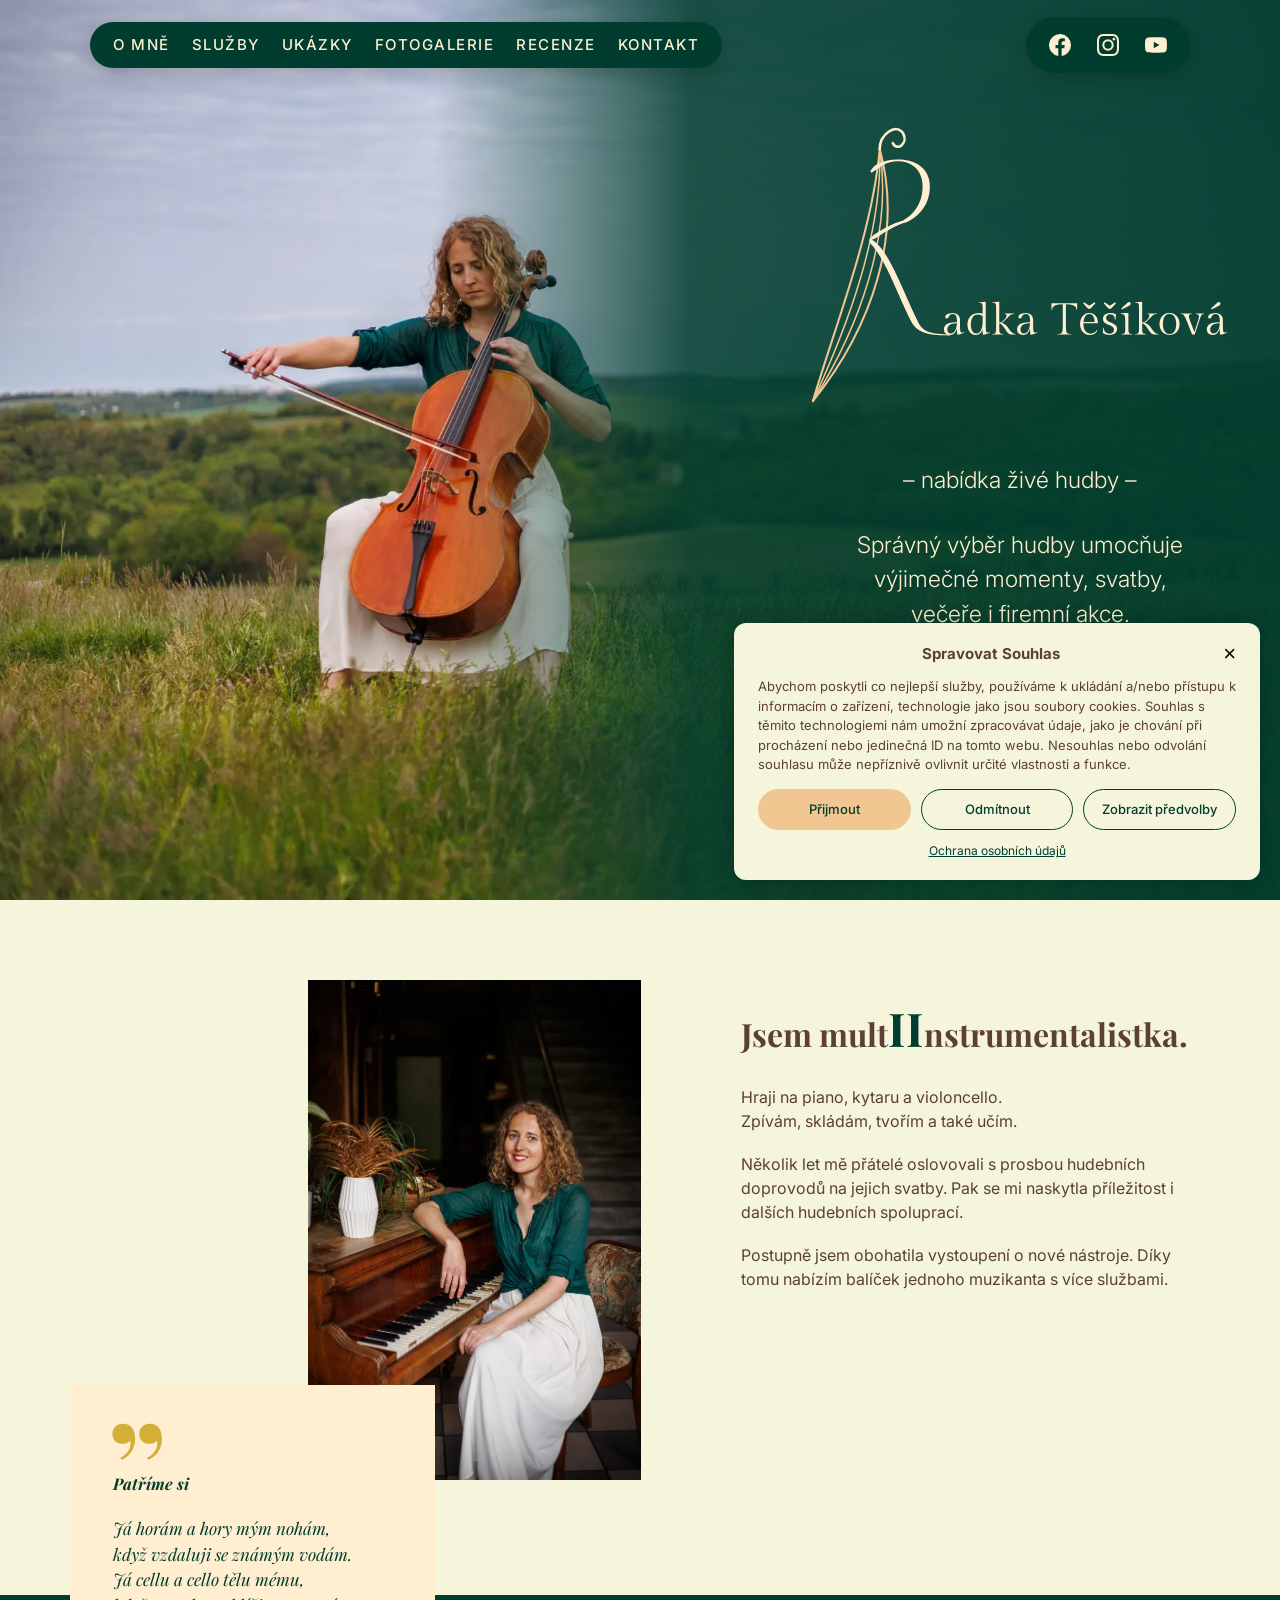
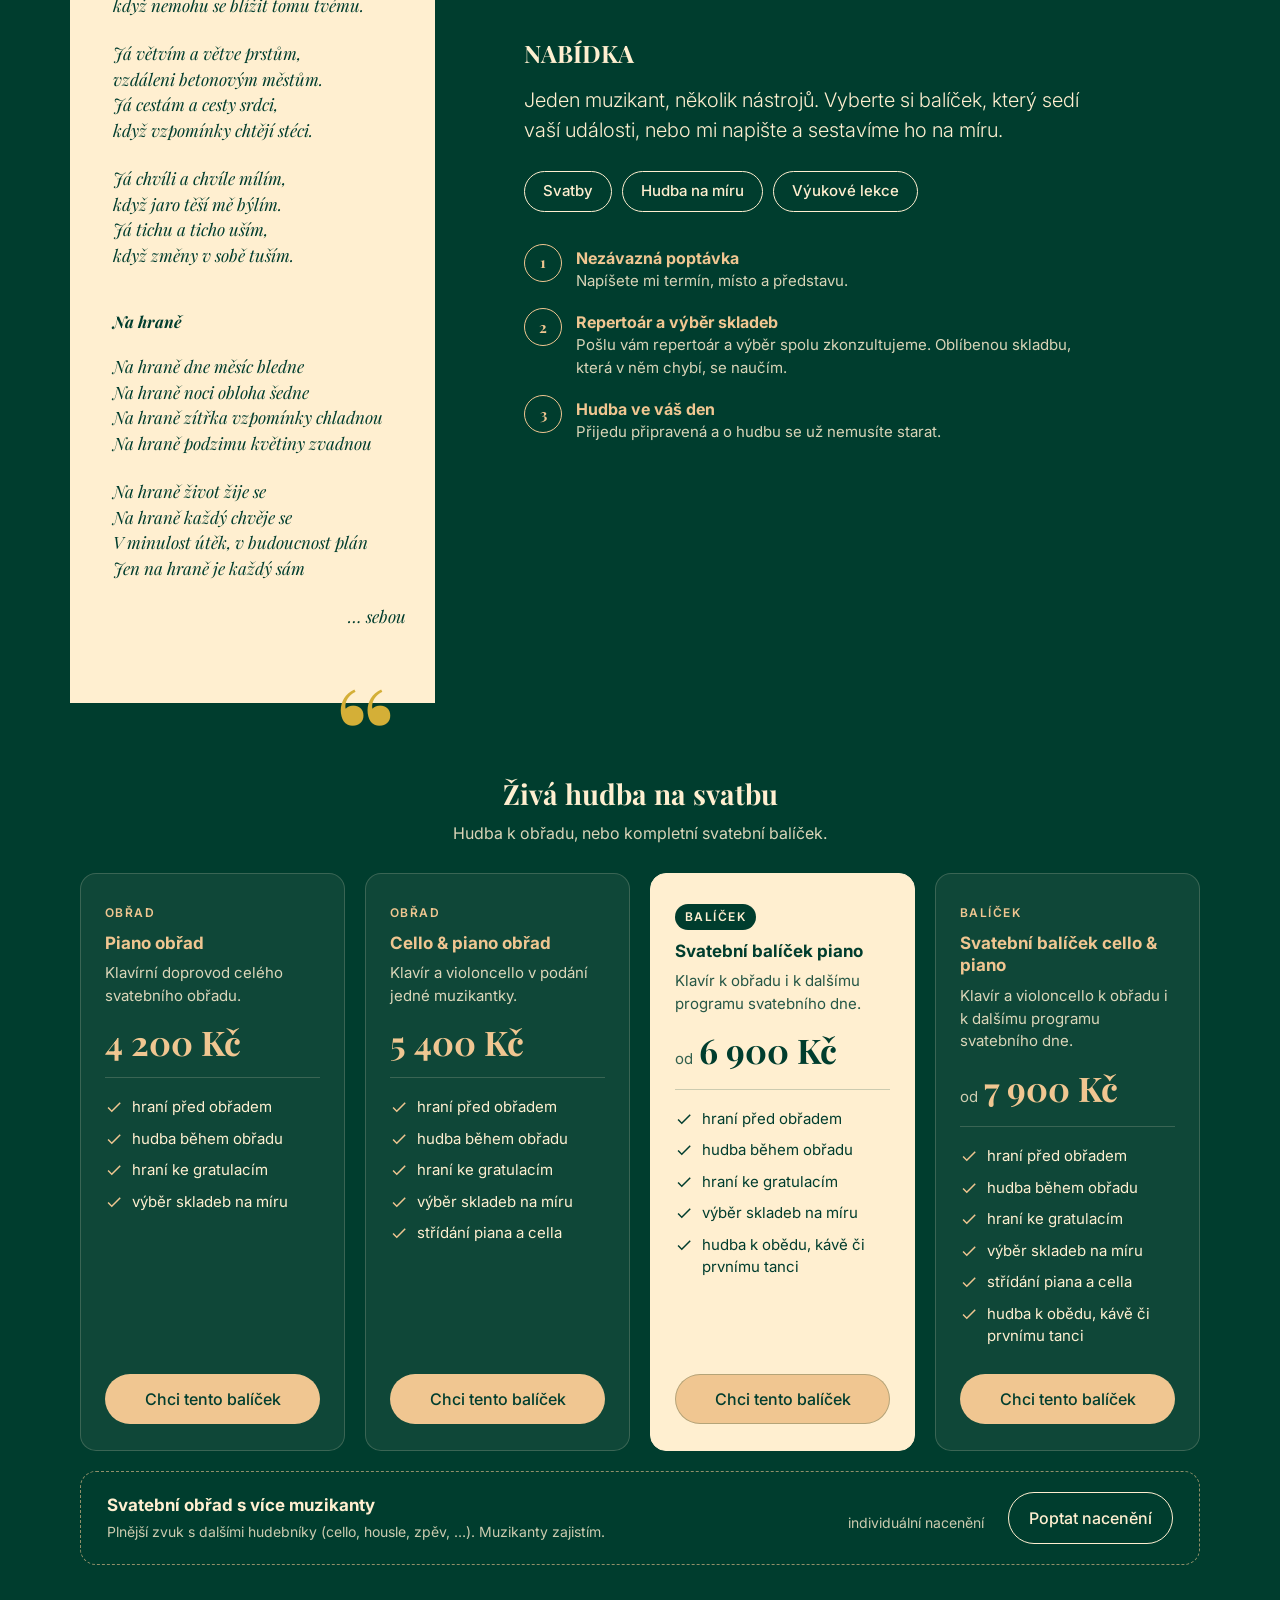
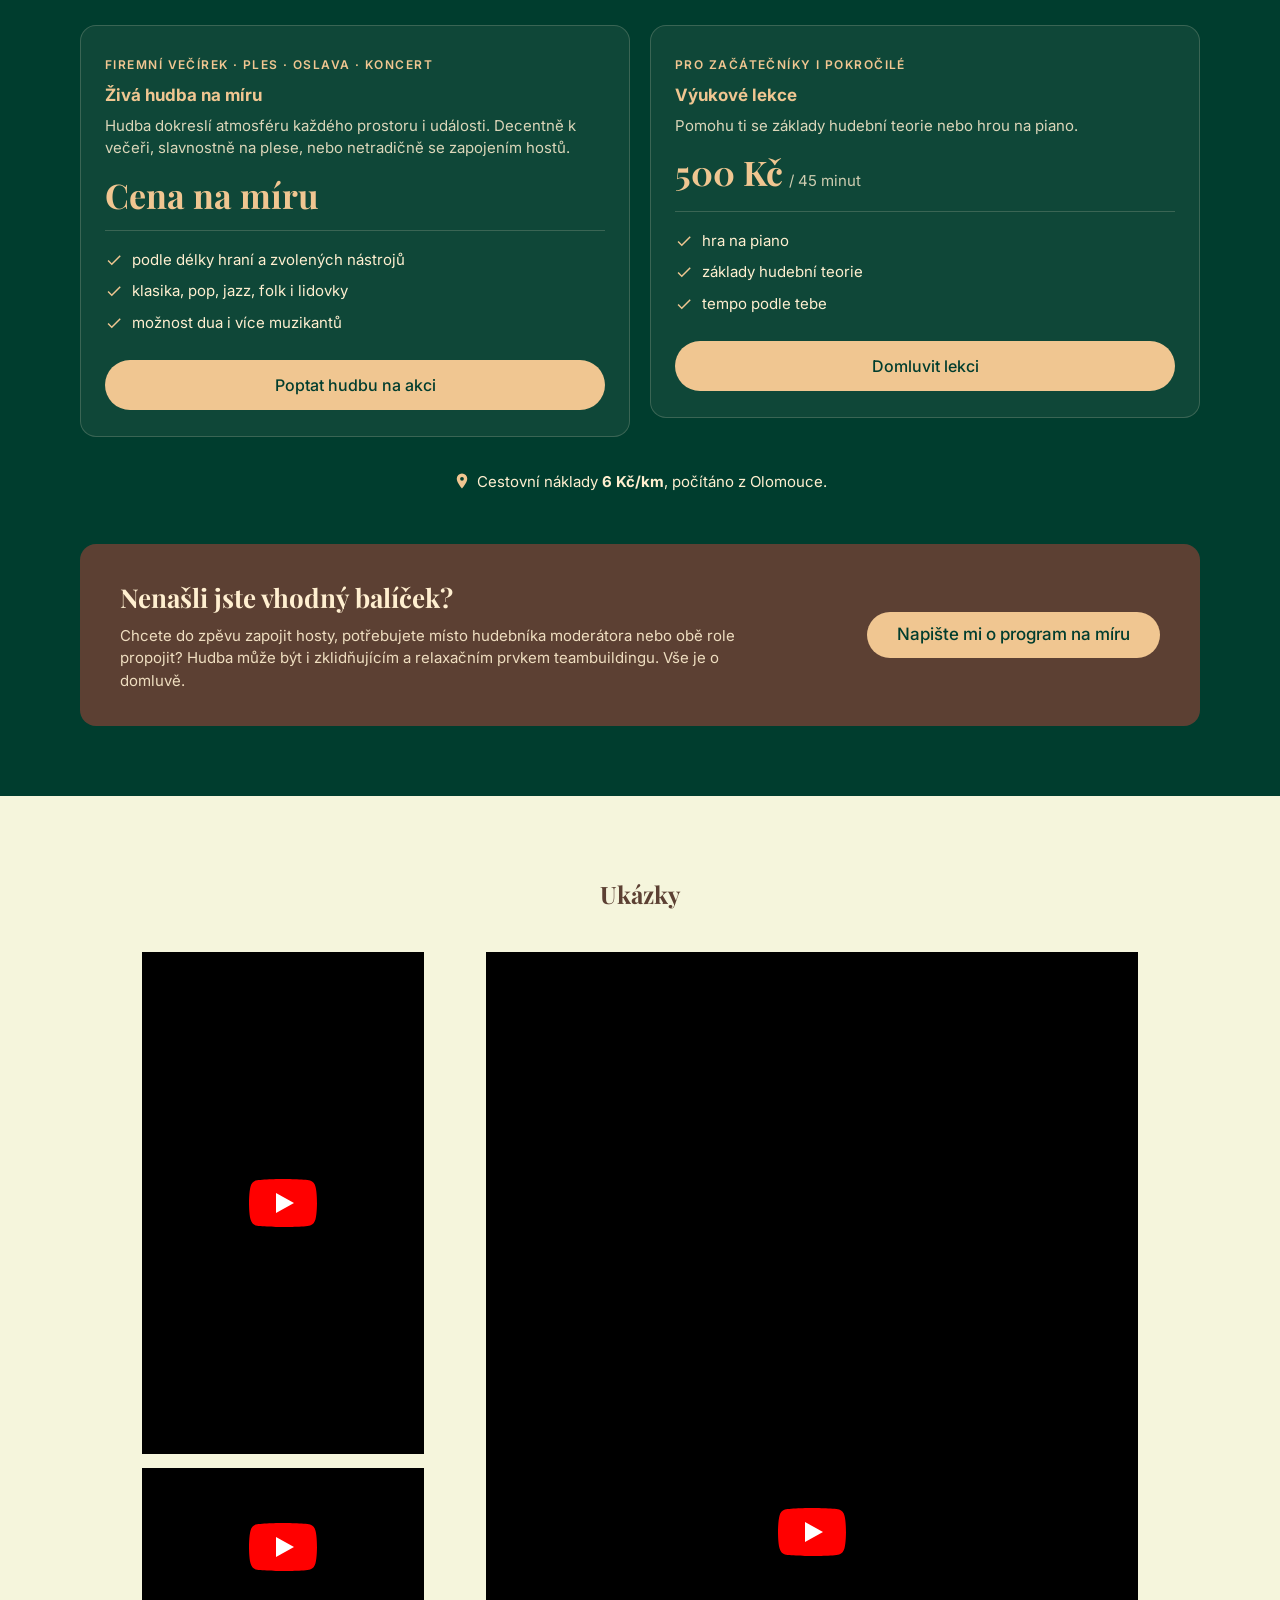
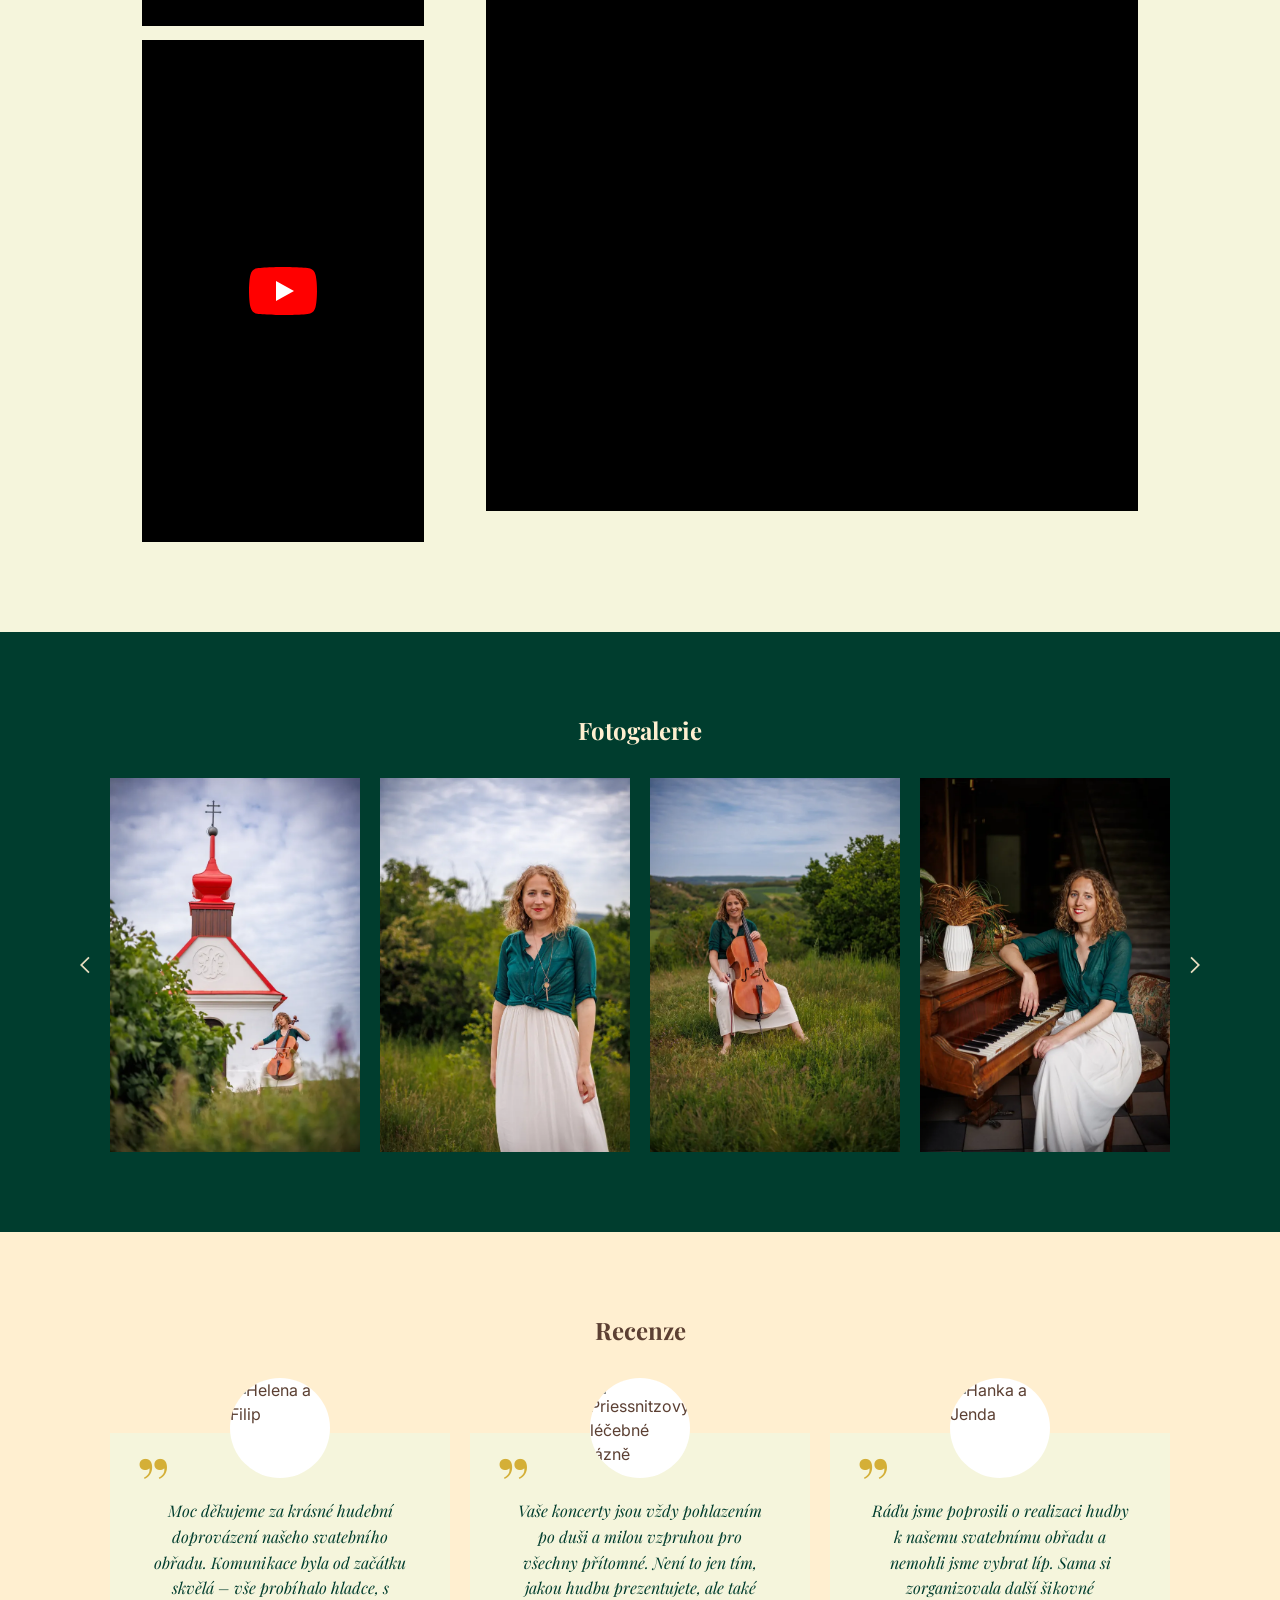
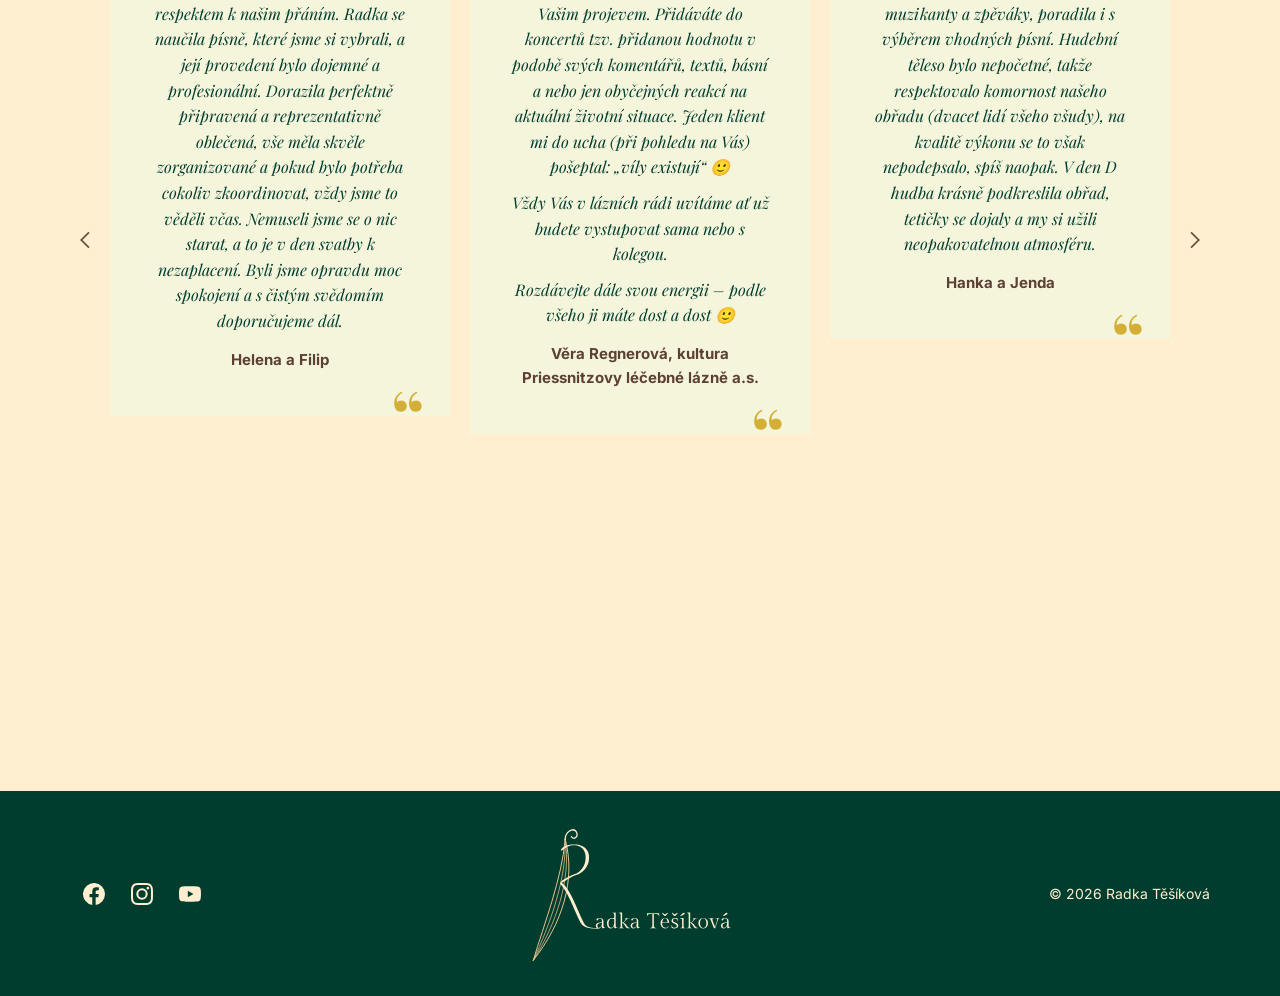
==== commit bbd6f28a: "Add files via upload" ====
--- a/index.html
+++ b/index.html
@@ -87,7 +87,7 @@
       <img src="radka-piano.webp" alt="Hudba svatební obřad" width="683" height="1024" loading="lazy">
     </div>
     <div class="about-text reveal">
-      <h2 class="about-title">Jsem mult<span class="iii">II</span>instrumentalistka.</h2>
+      <h2 class="about-title">Jsem mult<span class="iii">II</span>nstrumentalistka.</h2>
       <p>Hraji na piano, kytaru a violoncello.<br>Zpívám, skládám, tvořím a také učím.</p>
       <p>Několik let mě přátelé oslovovali s prosbou hudebních doprovodů na jejich svatby. Pak se mi naskytla příležitost i dalších hudebních spoluprací.</p>
       <p>Postupně jsem obohatila vystoupení o nové nástroje. Díky tomu nabízím balíček jednoho muzikanta s více službami.</p>
@@ -331,7 +331,7 @@
       <a href="https://www.instagram.com/radus_tesikova/" target="_blank" rel="noopener" aria-label="Instagram"><svg viewBox="0 0 24 24"><path d="M12 2.2c3.2 0 3.6 0 4.8.1 3.3.1 4.8 1.7 4.9 4.9.1 1.3.1 1.6.1 4.8s0 3.6-.1 4.8c-.1 3.2-1.7 4.8-4.9 4.9-1.3.1-1.6.1-4.8.1s-3.6 0-4.8-.1c-3.3-.1-4.8-1.7-4.9-4.9C2.2 15.6 2.2 15.2 2.2 12s0-3.6.1-4.8C2.4 3.9 3.9 2.4 7.2 2.3 8.4 2.2 8.8 2.2 12 2.2zM12 0C8.7 0 8.3 0 7.1.1 2.7.3.3 2.7.1 7.1 0 8.3 0 8.7 0 12s0 3.7.1 4.9c.2 4.4 2.6 6.8 7 7 1.2.1 1.6.1 4.9.1s3.7 0 4.9-.1c4.4-.2 6.8-2.6 7-7 .1-1.2.1-1.6.1-4.9s0-3.7-.1-4.9c-.2-4.4-2.6-6.8-7-7C15.7 0 15.3 0 12 0zm0 5.8a6.2 6.2 0 1 0 0 12.4 6.2 6.2 0 0 0 0-12.4zM12 16a4 4 0 1 1 0-8 4 4 0 0 1 0 8zm6.4-11.8a1.4 1.4 0 1 0 0 2.9 1.4 1.4 0 0 0 0-2.9z"/></svg></a>
       <a href="https://www.youtube.com/@radkatesikova1398/featured" target="_blank" rel="noopener" aria-label="YouTube"><svg viewBox="0 0 24 24"><path d="M23.5 6.2a3 3 0 0 0-2.1-2.1C19.5 3.6 12 3.6 12 3.6s-7.5 0-9.4.5A3 3 0 0 0 .5 6.2C0 8.1 0 12 0 12s0 3.9.5 5.8a3 3 0 0 0 2.1 2.1c1.9.5 9.4.5 9.4.5s7.5 0 9.4-.5a3 3 0 0 0 2.1-2.1c.5-1.9.5-5.8.5-5.8s0-3.9-.5-5.8zM9.6 15.6V8.4l6.2 3.6-6.2 3.6z"/></svg></a>
     </div>
-    <a class="footer-logo" href="#hero" aria-label="Radka Těšíková – na začátek stránky"><img src="rt-logo-negativ.svg" alt="Radka Těšíková" width="220" height="150"></a>
+    <a class="footer-logo" href="#hero" aria-label="Radka Těšíková – na začátek stránky"><img src="rt-logo-negativ.svg" alt="Radka Těšíková" width="200" height="136"></a>
     <div class="copy">© <span id="year">2026</span> Radka Těšíková</div>
   </div>
 </footer>
--- a/style.css
+++ b/style.css
@@ -41,14 +41,14 @@
 .hero{position:relative;min-height:100vh;display:flex;align-items:center;background:url("hero.webp") 30% center/cover no-repeat;padding:10px}
 .hero::before{content:"";position:absolute;inset:0;background:linear-gradient(90deg,rgba(0,61,46,0) 34%,rgba(0,61,46,.86) 54%,rgba(0,61,46,.94) 100%)}
 .hero-content{position:relative;z-index:1;width:100%;max-width:1300px;margin:0 auto;display:flex;justify-content:flex-end;padding-right:40px}
-.hero-content .inner{width:50%;max-width:590px}
+.hero-content .inner{width:420px;max-width:46%;text-align:center}
 .hero-logo{line-height:0}
-.hero-logo img{display:block;width:100%;max-width:420px;min-width:200px;height:auto}
+.hero-logo img{display:block;width:100%;max-width:420px;min-width:200px;height:auto;margin:0 auto}
 .hero h1.hero-logo{margin:0 0 58px;padding-top:20px}
-.hero h2{font-size:23px;font-weight:300;line-height:1.5;color:var(--text);max-width:420px;text-align:center;margin-top:0}
-.hero p{font-size:23px;font-weight:300;line-height:1.5;color:var(--text);margin-top:30px;padding-left:7px}
+.hero h2{font-size:23px;font-weight:300;line-height:1.5;color:var(--text);text-align:center;margin-top:0}
+.hero p{font-size:23px;font-weight:300;line-height:1.5;color:var(--text);margin-top:30px;text-align:center}
 .hero p+p{margin-top:14px}
-.hero .btn-wrap{margin-top:34px;padding-left:7px}
+.hero .btn-wrap{margin-top:34px;text-align:center}
 .btn-hero{display:inline-block;background:var(--peach);color:var(--primary);font-size:22px;font-weight:500;padding:10px 30px;border-radius:45px;transition:background .3s,transform .3s}
 .btn-hero:hover{background:var(--text);transform:translateY(-2px)}
 .hero-mobile{display:none;background:var(--primary);color:var(--text);text-align:center}
@@ -239,7 +239,7 @@
 .footer-inner{max-width:var(--container);margin:0 auto;min-height:88px;padding:34px 0;display:flex;align-items:center;justify-content:space-between;gap:20px}
 .site-footer .copy{font-size:14px}
 .footer-logo{display:block;line-height:0}
-.footer-logo img{width:220px;height:auto}
+.footer-logo img{width:200px;height:auto}
 
 /* ===== Kontakt ===== */
 .contact-page{background:var(--secondary);padding:80px 20px 100px;min-height:calc(100vh - 178px)}
@@ -293,7 +293,7 @@
 /* ===== Tablet ===== */
 @media (max-width:1024px){
   .hero-content{padding-right:20px}
-  .hero-content .inner{width:44%}
+  .hero-content .inner{max-width:44%}
   .hero h2{font-size:21px}
   .hero p{font-size:20px}
   .hero{background-position:0% center}
@@ -354,6 +354,5 @@
 @media (max-width:1320px){.strings-orn{display:none}}
 @media (max-width:767px){
   .contact-page h1{font-size:34px}
-  .footer-logo img{width:200px}
   .poems .q{font-size:110px}
 }
